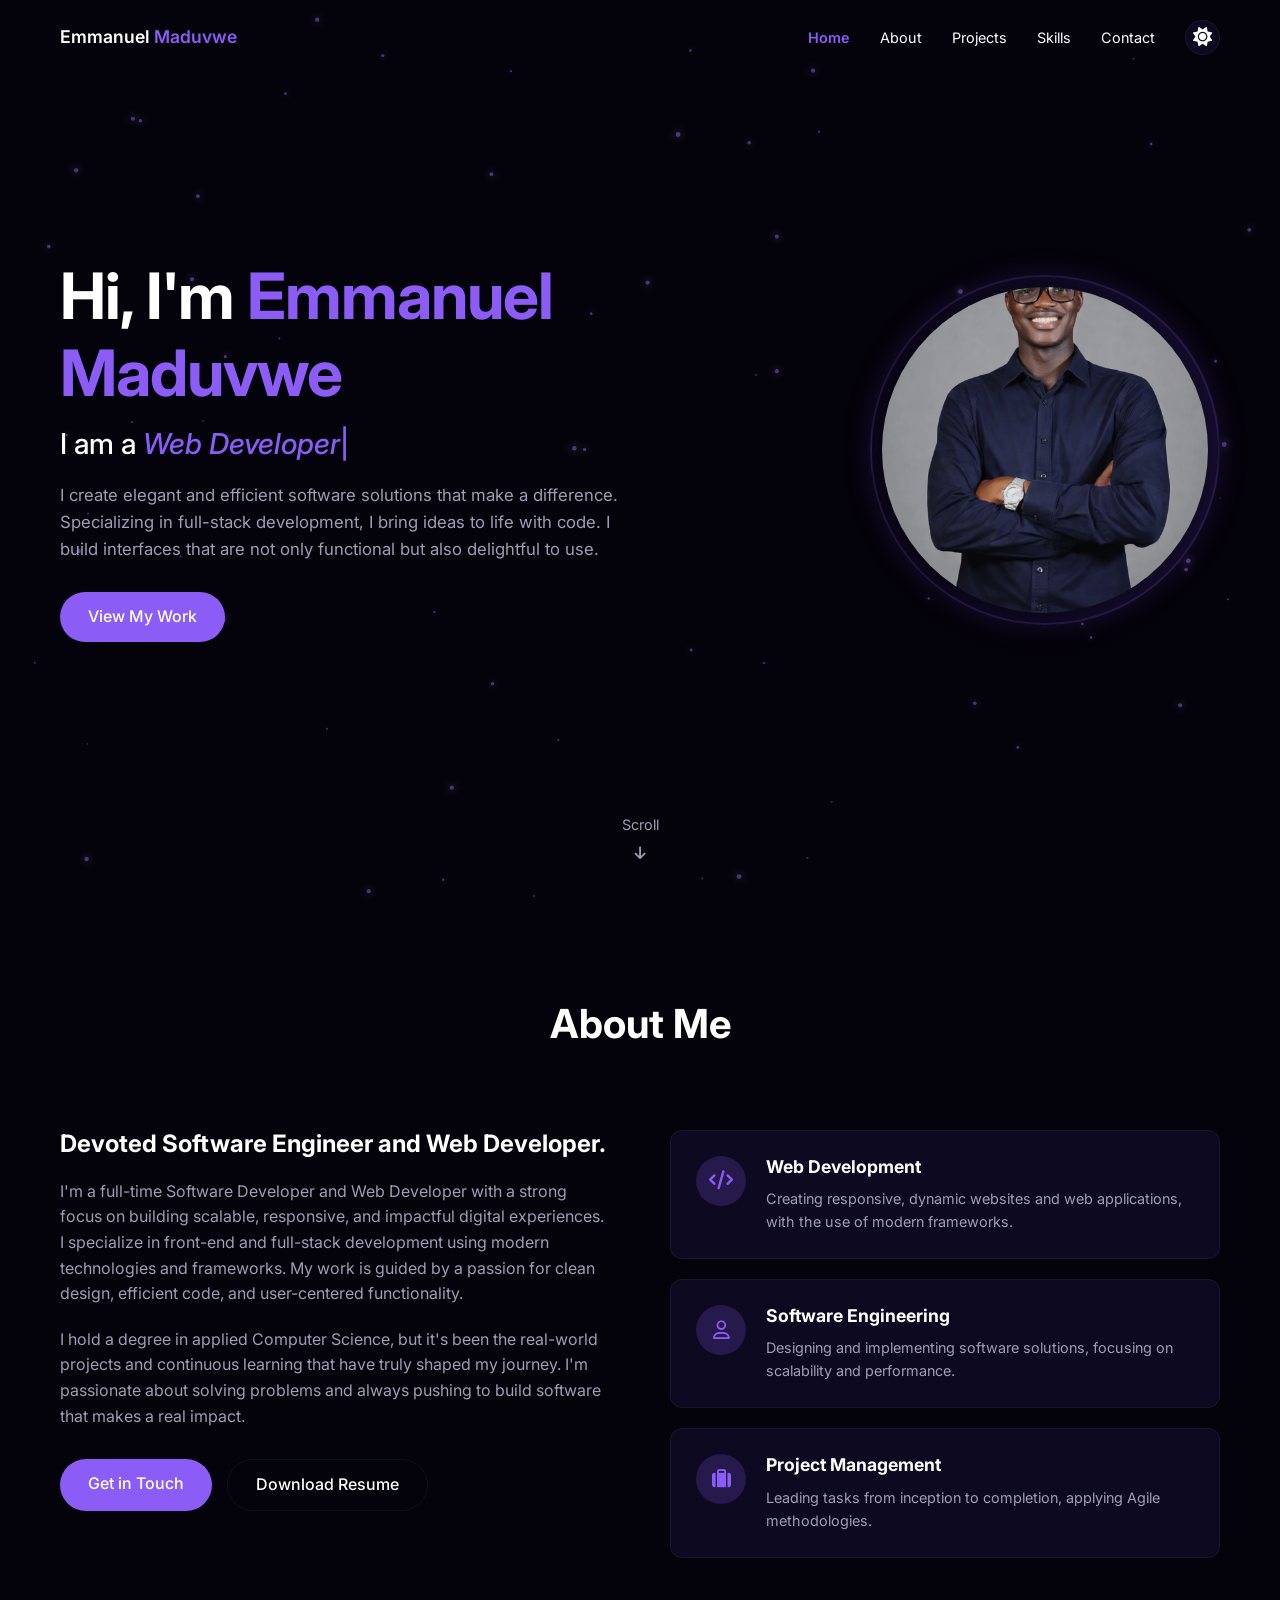
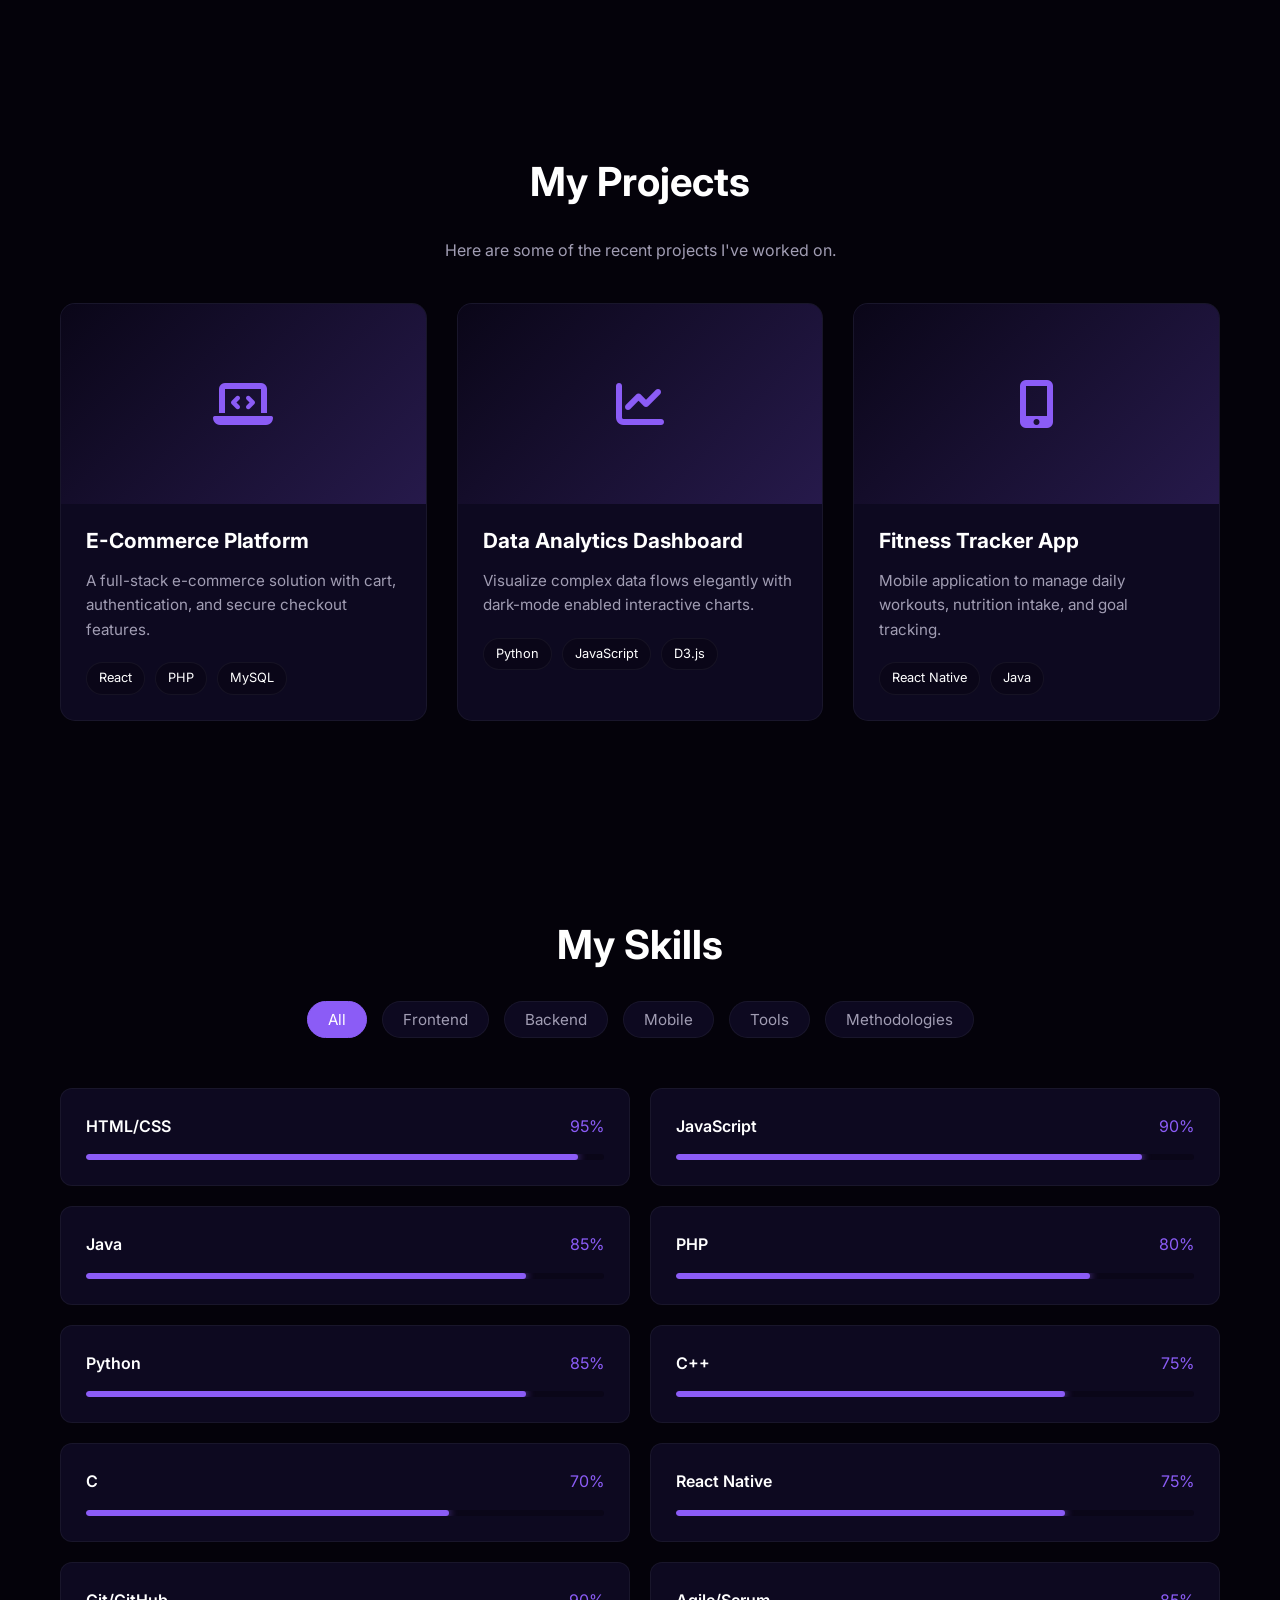
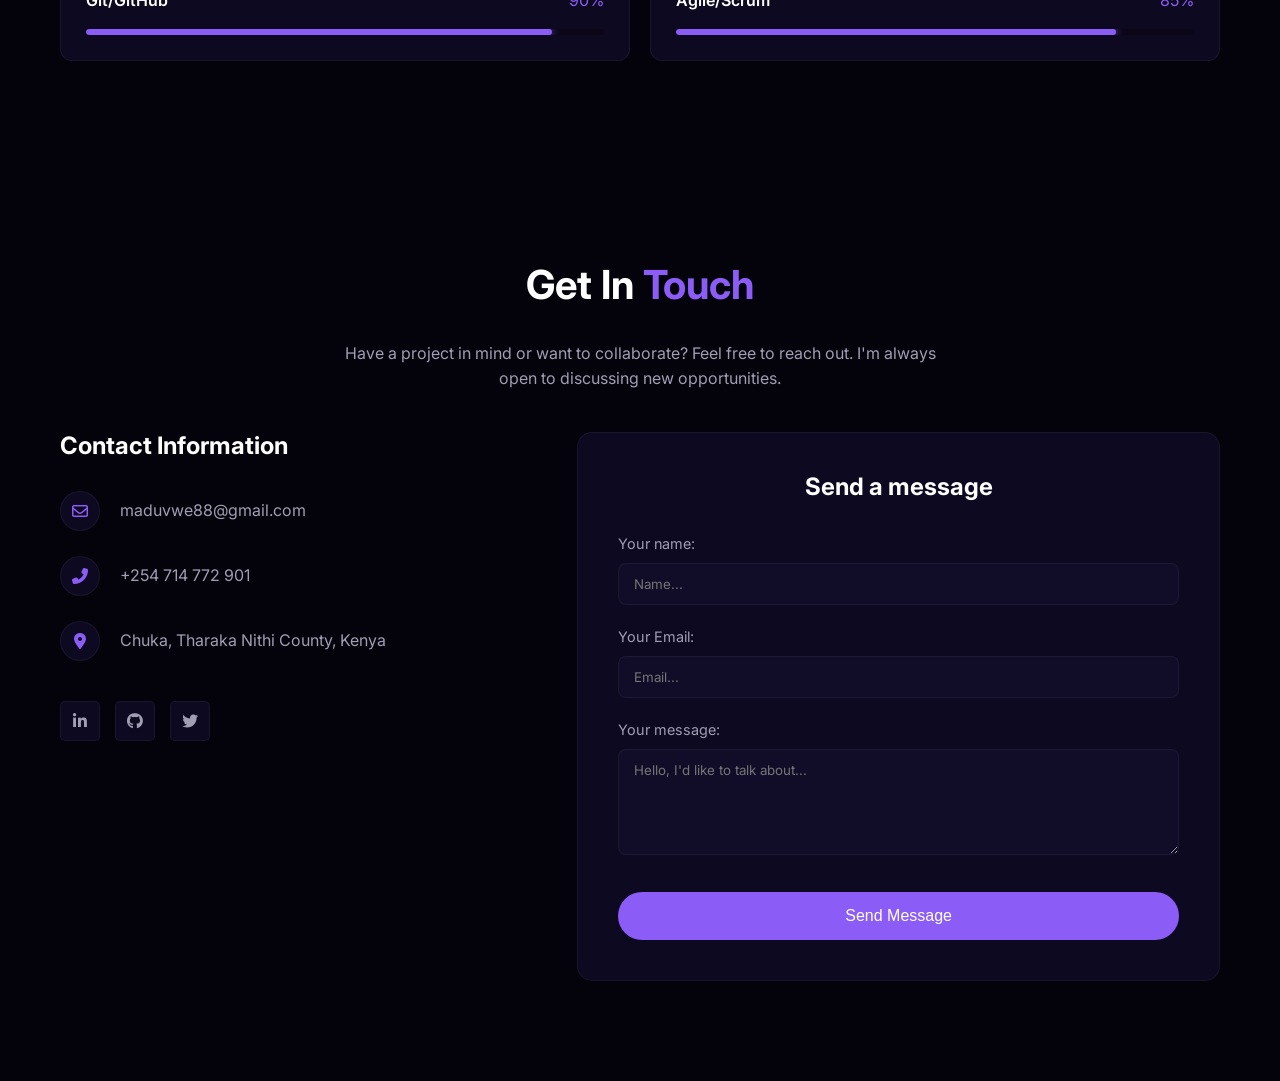
==== index.html @ 1dd50570 "Configure and structure Emmanuel Maduvwe portfolio" ====
<!DOCTYPE html>
<html lang="en">

<head>
    <meta charset="UTF-8">
    <meta name="viewport" content="width=device-width, initial-scale=1.0">
    <title>Emmanuel Maduvwe - Portfolio</title>

    <!-- Google Fonts -->
    <link rel="preconnect" href="https://fonts.googleapis.com">
    <link rel="preconnect" href="https://fonts.gstatic.com" crossorigin>
    <link href="https://fonts.googleapis.com/css2?family=Inter:wght@300;400;500;600;700;800&display=swap"
        rel="stylesheet">

    <!-- FontAwesome Icons -->
    <link rel="stylesheet" href="https://cdnjs.cloudflare.com/ajax/libs/font-awesome/6.4.0/css/all.min.css">

    <!-- Custom CSS -->
    <link rel="stylesheet" href="style.css">
</head>

<body class="dark-mode">
    <!-- Background Canvas -->
    <canvas id="particles-canvas" aria-label="Starry background particles" role="presentation"></canvas>
    
    <!-- Mobile Menu Backdrop -->
    <div class="nav-backdrop" id="nav-backdrop"></div>

    <!-- Navigation -->
    <nav class="navbar">
        <div class="nav-container">
            <a href="#home" class="logo">
                <span class="logo-name">Emmanuel</span> Maduvwe
            </a>

            <button class="hamburger" id="hamburger" aria-expanded="false" aria-label="Toggle navigation menu">
                <i class="fas fa-bars"></i>
            </button>

            <ul class="nav-links" id="nav-links">
                <li><a href="#home" class="nav-link active">Home</a></li>
                <li><a href="#about" class="nav-link">About</a></li>
                <li><a href="#projects" class="nav-link">Projects</a></li>
                <li><a href="#skills" class="nav-link">Skills</a></li>
                <li><a href="#contact" class="nav-link">Contact</a></li>
                <li>
                    <button class="theme-toggle" id="theme-toggle">
                        <i class="fas fa-sun"></i>
                    </button>
                </li>
            </ul>
        </div>
    </nav>

    <!-- Main Content -->
    <main>
        <!-- Hero Section -->
        <section id="home" class="hero section-padding">
            <div class="container hero-container">
                <div class="hero-content reveal-left">
                    <h1 class="hero-title">
                        Hi, I'm <span class="highlight">Emmanuel<br>Maduvwe</span>
                    </h1>
                    <h2 class="hero-subtitle">
                        I am a <span class="typing-text" id="typed-text"></span><span class="cursor">|</span>
                    </h2>
                    <p class="hero-description">
                        I create elegant and efficient software solutions that make a difference. Specializing in
                        full-stack development, I bring ideas to life with code. I build interfaces that are not only
                        functional but also delightful to use.
                    </p>
                    <a href="#projects" class="btn btn-primary">View My Work</a>
                </div>

                <div class="hero-image reveal-right">
                    <div class="image-wrapper">
                        <img src="me2.png" alt="Emmanuel Maduvwe" />
                    </div>
                </div>
            </div>

            <div class="scroll-indicator">
                <span class="scroll-text">Scroll</span>
                <i class="fas fa-arrow-down"></i>
            </div>
        </section>

        <!-- About Section -->
        <section id="about" class="about section-padding">
            <div class="container text-center">
                <h2 class="section-title reveal-fade">About Me</h2>
            </div>

            <div class="container about-container">
                <div class="about-text reveal-left">
                    <h3 class="about-subtitle">Devoted Software Engineer and Web Developer.</h3>
                    <p>I'm a full-time Software Developer and Web Developer with a strong focus on building scalable,
                        responsive, and impactful digital experiences. I specialize in front-end and full-stack
                        development using modern technologies and frameworks. My work is guided by a passion for clean
                        design, efficient code, and user-centered functionality.</p>
                    <p>I hold a degree in applied Computer Science, but it's been the real-world projects and continuous
                        learning that have truly shaped my journey. I'm passionate about solving problems and always
                        pushing to build software that makes a real impact.</p>

                    <div class="about-buttons">
                        <a href="#contact" class="btn btn-primary">Get in Touch</a>
                        <a href="#" class="btn btn-outline">Download Resume</a>
                    </div>
                </div>

                <div class="about-cards reveal-right">
                    <div class="card service-card">
                        <div class="card-icon"><i class="fas fa-code"></i></div>
                        <div class="card-content">
                            <h4>Web Development</h4>
                            <p>Creating responsive, dynamic websites and web applications, with the use of modern
                                frameworks.</p>
                        </div>
                    </div>

                    <div class="card service-card">
                        <div class="card-icon"><i class="far fa-user"></i></div>
                        <div class="card-content">
                            <h4>Software Engineering</h4>
                            <p>Designing and implementing software solutions, focusing on scalability and performance.
                            </p>
                        </div>
                    </div>

                    <div class="card service-card">
                        <div class="card-icon"><i class="fas fa-suitcase"></i></div>
                        <div class="card-content">
                            <h4>Project Management</h4>
                            <p>Leading tasks from inception to completion, applying Agile methodologies.</p>
                        </div>
                    </div>
                </div>
            </div>
        </section>

        <!-- Projects Section -->
        <section id="projects" class="projects section-padding">
            <div class="container text-center">
                <h2 class="section-title reveal-fade">My Projects</h2>
                <p class="section-subtitle reveal-fade" style="margin-bottom: 40px; color: var(--text-secondary);">Here
                    are some of the recent projects I've worked on.</p>
            </div>
            <div class="container">
                <div class="projects-grid reveal-up">
                    <div class="project-card">
                        <div class="project-image"><i class="fas fa-laptop-code" style="font-size: 3rem;"></i></div>
                        <div class="project-info">
                            <h3>E-Commerce Platform</h3>
                            <p>A full-stack e-commerce solution with cart, authentication, and secure checkout features.
                            </p>
                            <div class="project-tags">
                                <span>React</span><span>PHP</span><span>MySQL</span>
                            </div>
                        </div>
                    </div>
                    <div class="project-card">
                        <div class="project-image"><i class="fas fa-chart-line" style="font-size: 3rem;"></i></div>
                        <div class="project-info">
                            <h3>Data Analytics Dashboard</h3>
                            <p>Visualize complex data flows elegantly with dark-mode enabled interactive charts.</p>
                            <div class="project-tags">
                                <span>Python</span><span>JavaScript</span><span>D3.js</span>
                            </div>
                        </div>
                    </div>
                    <div class="project-card">
                        <div class="project-image"><i class="fas fa-mobile-alt" style="font-size: 3rem;"></i></div>
                        <div class="project-info">
                            <h3>Fitness Tracker App</h3>
                            <p>Mobile application to manage daily workouts, nutrition intake, and goal tracking.</p>
                            <div class="project-tags">
                                <span>React Native</span><span>Java</span>
                            </div>
                        </div>
                    </div>
                </div>
            </div>
        </section>

        <!-- Skills Section -->
        <section id="skills" class="skills section-padding">
            <div class="container text-center">
                <h2 class="section-title reveal-fade">My Skills</h2>

                <div class="filter-chips reveal-fade" id="skills-filter">
                    <button class="chip active" data-filter="all">All</button>
                    <button class="chip" data-filter="frontend">Frontend</button>
                    <button class="chip" data-filter="backend">Backend</button>
                    <button class="chip" data-filter="mobile">Mobile</button>
                    <button class="chip" data-filter="tools">Tools</button>
                    <button class="chip" data-filter="methodologies">Methodologies</button>
                </div>
            </div>

            <div class="container skills-grid reveal-up" id="skills-grid">
                <!-- Frontend -->
                <div class="skill-card frontend">
                    <div class="skill-info"><span class="skill-name">HTML/CSS</span><span
                            class="skill-percentage">95%</span></div>
                    <div class="progress-bar">
                        <div class="progress-fill" style="width: 95%"></div>
                    </div>
                </div>
                <div class="skill-card frontend">
                    <div class="skill-info"><span class="skill-name">JavaScript</span><span
                            class="skill-percentage">90%</span></div>
                    <div class="progress-bar">
                        <div class="progress-fill" style="width: 90%"></div>
                    </div>
                </div>
                <!-- Backend -->
                <div class="skill-card backend">
                    <div class="skill-info"><span class="skill-name">Java</span><span
                            class="skill-percentage">85%</span></div>
                    <div class="progress-bar">
                        <div class="progress-fill" style="width: 85%"></div>
                    </div>
                </div>
                <div class="skill-card backend">
                    <div class="skill-info"><span class="skill-name">PHP</span><span class="skill-percentage">80%</span>
                    </div>
                    <div class="progress-bar">
                        <div class="progress-fill" style="width: 80%"></div>
                    </div>
                </div>
                <div class="skill-card backend">
                    <div class="skill-info"><span class="skill-name">Python</span><span
                            class="skill-percentage">85%</span></div>
                    <div class="progress-bar">
                        <div class="progress-fill" style="width: 85%"></div>
                    </div>
                </div>
                <div class="skill-card backend">
                    <div class="skill-info"><span class="skill-name">C++</span><span class="skill-percentage">75%</span>
                    </div>
                    <div class="progress-bar">
                        <div class="progress-fill" style="width: 75%"></div>
                    </div>
                </div>
                <div class="skill-card backend">
                    <div class="skill-info"><span class="skill-name">C</span><span class="skill-percentage">70%</span>
                    </div>
                    <div class="progress-bar">
                        <div class="progress-fill" style="width: 70%"></div>
                    </div>
                </div>
                <!-- Mobile -->
                <div class="skill-card mobile">
                    <div class="skill-info"><span class="skill-name">React Native</span><span
                            class="skill-percentage">75%</span></div>
                    <div class="progress-bar">
                        <div class="progress-fill" style="width: 75%"></div>
                    </div>
                </div>
                <!-- Tools -->
                <div class="skill-card tools">
                    <div class="skill-info"><span class="skill-name">Git/GitHub</span><span
                            class="skill-percentage">90%</span></div>
                    <div class="progress-bar">
                        <div class="progress-fill" style="width: 90%"></div>
                    </div>
                </div>
                <!-- Methodologies -->
                <div class="skill-card methodologies">
                    <div class="skill-info"><span class="skill-name">Agile/Scrum</span><span
                            class="skill-percentage">85%</span></div>
                    <div class="progress-bar">
                        <div class="progress-fill" style="width: 85%"></div>
                    </div>
                </div>
            </div>
        </section>

        <!-- Contact Section -->
        <section id="contact" class="contact section-padding">
            <div class="container text-center">
                <h2 class="section-title reveal-fade">Get In <span class="highlight">Touch</span></h2>
                <p class="contact-subtitle reveal-fade" style="margin-bottom: 40px; color: var(--text-secondary);">Have
                    a project in mind or want to collaborate? Feel free to reach out. I'm always open to discussing new
                    opportunities.</p>
            </div>

            <div class="container contact-container">
                <div class="contact-info reveal-left">
                    <h3 class="info-title">Contact Information</h3>

                    <div class="info-item">
                        <div class="icon-circle"><i class="far fa-envelope"></i></div>
                        <div class="info-text">maduvwe88@gmail.com</div>
                    </div>

                    <div class="info-item">
                        <div class="icon-circle"><i class="fas fa-phone-alt"></i></div>
                        <div class="info-text">+254 714 772 901</div>
                    </div>

                    <div class="info-item">
                        <div class="icon-circle"><i class="fas fa-map-marker-alt"></i></div>
                        <div class="info-text">Chuka, Tharaka Nithi County, Kenya</div>
                    </div>

                    <div class="social-links">
                        <a href="#" class="social-icon"><i class="fab fa-linkedin-in"></i></a>
                        <a href="#" class="social-icon"><i class="fab fa-github"></i></a>
                        <a href="#" class="social-icon"><i class="fab fa-twitter"></i></a>
                    </div>
                </div>

                <div class="contact-form-wrapper reveal-right">
                    <form class="contact-form">
                        <h3 class="form-title text-center">Send a message</h3>

                        <div class="form-group">
                            <label for="name">Your name:</label>
                            <input type="text" id="name" placeholder="Name..." required>
                        </div>

                        <div class="form-group">
                            <label for="email">Your Email:</label>
                            <input type="email" id="email" placeholder="Email..." required>
                        </div>

                        <div class="form-group">
                            <label for="message">Your message:</label>
                            <textarea id="message" rows="5" placeholder="Hello, I'd like to talk about..."
                                required></textarea>
                        </div>

                        <button type="submit" class="btn btn-primary submit-btn">Send Message</button>
                    </form>
                </div>
            </div>
        </section>
    </main>

    <!-- Custom JS -->
    <script src="script.js"></script>
</body>

</html>
---- style.css ----
/* =========================================
   VARIABLES & SETUP (Dark and Light Modes)
   ========================================= */
:root {
    --transition: all 0.3s cubic-bezier(0.25, 0.8, 0.25, 1);
}

body.dark-mode {
    --bg-primary: #04020a;
    --bg-secondary: #0a0618;
    --bg-card: #0d0920;
    --bg-input: #110c28;
    
    --text-primary: #ffffff;
    --text-secondary: #a19db3;
    
    --accent-color: #8b5cf6;
    --accent-hover: #a855f7;
    --accent-light: rgba(139, 92, 246, 0.2);
    
    --glow-shadow: 0 0 20px rgba(139, 92, 246, 0.4);
    --border-color: rgba(255, 255, 255, 0.05);
    
    --canvas-opacity: 1;
}

body.light-mode {
    --bg-primary: #f9fafb;
    --bg-secondary: #ffffff;
    --bg-card: #ffffff;
    --bg-input: #f3f4f6;
    
    --text-primary: #1f2937;
    --text-secondary: #4b5563;
    
    --accent-color: #7c3aed;
    --accent-hover: #6d28d9;
    --accent-light: rgba(124, 58, 237, 0.1);
    
    --glow-shadow: 0 4px 14px rgba(124, 58, 237, 0.3);
    --border-color: rgba(0, 0, 0, 0.18);

    --canvas-opacity: 0.15; /* Fade out stars in light mode */
}

* {
    margin: 0;
    padding: 0;
    box-sizing: border-box;
}

html {
    scroll-behavior: smooth;
    font-family: 'Inter', sans-serif;
}

body {
    background-color: var(--bg-primary);
    color: var(--text-primary);
    line-height: 1.6;
    overflow-x: hidden;
    position: relative;
    transition: background-color 0.4s ease, color 0.4s ease;
}

body.no-scroll {
    overflow: hidden;
}

/* Background Canvas */
#particles-canvas {
    position: fixed;
    top: 0;
    left: 0;
    width: 100%;
    height: 100%;
    z-index: -1;
    pointer-events: none;
    opacity: var(--canvas-opacity);
    transition: opacity 0.4s ease;
}

/* Container */
.container {
    max-width: 1200px;
    margin: 0 auto;
    padding: 0 20px;
}

section {
    position: relative;
    z-index: 10;
}

.section-padding {
    padding: 100px 0;
}

.text-center {
    text-align: center;
}

.highlight {
    color: var(--accent-color);
}

/* =========================================
   TYPOGRAPHY
   ========================================= */
h1, h2, h3, h4, h5, h6 {
    font-weight: 700;
    line-height: 1.2;
}

.section-title {
    font-size: 2.5rem;
    margin-bottom: 2rem;
    position: relative;
    display: inline-block;
}

/* =========================================
   BUTTONS & LINKS
   ========================================= */
a {
    text-decoration: none;
    color: inherit;
}

.btn {
    display: inline-block;
    padding: 12px 28px;
    border-radius: 30px;
    font-weight: 500;
    cursor: pointer;
    transition: var(--transition);
    border: none;
    outline: none;
    font-size: 1rem;
}

.btn-primary {
    background-color: var(--accent-color);
    color: white;
}

.btn-primary:hover {
    background-color: var(--accent-hover);
    box-shadow: var(--glow-shadow);
    transform: translateY(-2px);
}

.btn-outline {
    background-color: transparent;
    color: var(--text-primary);
    border: 1px solid var(--border-color);
}

.btn-outline:hover {
    border-color: var(--accent-color);
    color: var(--accent-color);
    transform: translateY(-2px);
}

/* =========================================
   NAVIGATION
   ========================================= */
.navbar {
    position: fixed;
    top: 0;
    left: 0;
    width: 100%;
    padding: 20px 0;
    z-index: 100;
    transition: var(--transition);
    background: transparent;
}

.navbar.scrolled {
    background: var(--bg-secondary);
    backdrop-filter: blur(10px);
    padding: 15px 0;
    border-bottom: 1px solid var(--border-color);
}

.nav-backdrop {
    display: none;
    position: fixed;
    top: 0;
    left: 0;
    width: 100%;
    height: 100vh;
    background: rgba(0, 0, 0, 0.5);
    z-index: 99;
    opacity: 0;
    transition: opacity var(--transition);
}

.nav-backdrop.active {
    display: block;
    opacity: 1;
}

.nav-container {
    max-width: 1200px;
    margin: 0 auto;
    padding: 0 20px;
    display: flex;
    justify-content: space-between;
    align-items: center;
}

.logo {
    font-size: 1.1rem;
    font-weight: 600;
    color: var(--accent-color);
}

.logo-name {
    color: var(--text-primary);
}

.nav-links {
    display: flex;
    list-style: none;
    align-items: center;
    gap: 30px;
}

.nav-links li a {
    font-size: 0.9rem;
    transition: var(--transition);
    color: var(--text-primary);
}

.nav-links li a:hover,
.nav-links li a.active {
    color: var(--accent-color);
    font-weight: 600;
}

.theme-toggle {
    background: transparent;
    border: none;
    color: var(--text-primary);
    font-size: 1.2rem;
    cursor: pointer;
    transition: var(--transition);
    display: flex;
    align-items: center;
    justify-content: center;
    width: 35px;
    height: 35px;
    border-radius: 50%;
    background-color: var(--bg-card);
    border: 1px solid var(--border-color);
}

.theme-toggle:hover {
    color: var(--accent-color);
    transform: rotate(30deg);
}

.hamburger {
    display: none;
    font-size: 1.5rem;
    color: var(--text-primary);
    cursor: pointer;
}

/* =========================================
   HERO SECTION
   ========================================= */
.hero {
    min-height: 100vh;
    display: flex;
    align-items: center;
    padding-top: 100px;
}

.hero-container {
    display: flex;
    justify-content: space-between;
    align-items: center;
    width: 100%;
}

.hero-content {
    flex: 1;
    max-width: 600px;
}

.hero-title {
    font-size: 4rem;
    margin-bottom: 15px;
    letter-spacing: -1px;
}

.hero-subtitle {
    font-size: 1.8rem;
    margin-bottom: 20px;
    color: var(--text-primary);
    font-weight: 500;
    min-height: 2.2rem; /* Fix jumpiness of typing text */
}

.typing-text {
    font-style: italic;
    color: var(--accent-color);
}

.cursor {
    animation: blink 1s infinite;
    color: var(--accent-color);
}

@keyframes blink {
    0%, 100% { opacity: 1; }
    50% { opacity: 0; }
}

.hero-description {
    color: var(--text-secondary);
    margin-bottom: 30px;
    font-size: 1.05rem;
}

.hero-image {
    flex: 1;
    display: flex;
    justify-content: flex-end;
}

.image-wrapper {
    width: 350px;
    height: 350px;
    border-radius: 50%;
    padding: 10px;
    background: linear-gradient(to right, var(--bg-primary), var(--bg-card));
    border: 2px solid var(--accent-light);
    display: flex;
    justify-content: center;
    align-items: center;
    box-shadow: inset 0 0 50px rgba(139, 92, 246, 0.1), 0 0 30px rgba(139, 92, 246, 0.15);
    position: relative;
    animation: float 6s ease-in-out infinite;
}

@keyframes float {
    0% { transform: translateY(0px); }
    50% { transform: translateY(-20px); }
    100% { transform: translateY(0px); }
}

.image-wrapper img {
    width: 100%;
    height: 100%;
    border-radius: 50%;
    object-fit: cover;
    filter: brightness(0.9);
}

.scroll-indicator {
    position: absolute;
    bottom: 40px;
    left: 50%;
    transform: translateX(-50%);
    display: flex;
    flex-direction: column;
    align-items: center;
    gap: 10px;
    font-size: 0.9rem;
    color: var(--text-secondary);
    animation: bounce 2s infinite;
}

@keyframes bounce {
    0%, 20%, 50%, 80%, 100% { transform: translateY(0) translateX(-50%); }
    40% { transform: translateY(-10px) translateX(-50%); }
    60% { transform: translateY(-5px) translateX(-50%); }
}

/* =========================================
   ABOUT SECTION
   ========================================= */
.about-container {
    display: flex;
    gap: 60px;
    margin-top: 50px;
}

.about-text {
    flex: 1;
}

.about-subtitle {
    font-size: 1.5rem;
    margin-bottom: 20px;
}

.about-text p {
    color: var(--text-secondary);
    margin-bottom: 20px;
}

.about-buttons {
    display: flex;
    gap: 15px;
    margin-top: 30px;
}

.about-cards {
    flex: 1;
    display: flex;
    flex-direction: column;
    gap: 20px;
}

.card {
    background-color: var(--bg-card);
    border-radius: 12px;
    padding: 25px;
    transition: var(--transition);
    border: 1px solid var(--border-color);
}

.card:hover {
    transform: translateY(-5px);
    box-shadow: var(--glow-shadow);
    border-color: var(--accent-light);
}

.service-card {
    display: flex;
    gap: 20px;
}

.card-icon {
    width: 50px;
    height: 50px;
    border-radius: 50%;
    background-color: var(--accent-light);
    color: var(--accent-color);
    display: flex;
    align-items: center;
    justify-content: center;
    font-size: 1.2rem;
    flex-shrink: 0;
}

.card-content h4 {
    font-size: 1.1rem;
    margin-bottom: 10px;
}

.card-content p {
    color: var(--text-secondary);
    font-size: 0.9rem;
}

/* =========================================
   PROJECTS SECTION (Reusing Grid layout)
   ========================================= */
.projects-grid {
    display: grid;
    grid-template-columns: repeat(auto-fill, minmax(280px, 1fr));
    gap: 30px;
}

.project-card {
    background-color: var(--bg-card);
    border-radius: 15px;
    overflow: hidden;
    border: 1px solid var(--border-color);
    transition: var(--transition);
    display: flex;
    flex-direction: column;
}

.project-card:hover {
    transform: translateY(-8px);
    box-shadow: var(--glow-shadow);
    border-color: var(--accent-color);
}

.project-image {
    width: 100%;
    height: 200px;
    background: linear-gradient(135deg, var(--bg-secondary), var(--accent-light));
    display: flex;
    align-items: center;
    justify-content: center;
    color: var(--accent-color);
}

.project-info {
    padding: 25px;
    flex: 1;
}

.project-info h3 {
    font-size: 1.3rem;
    margin-bottom: 15px;
}

.project-info p {
    color: var(--text-secondary);
    font-size: 0.95rem;
    margin-bottom: 20px;
}

.project-tags {
    display: flex;
    flex-wrap: wrap;
    gap: 10px;
}

.project-tags span {
    font-size: 0.8rem;
    padding: 5px 12px;
    background-color: var(--bg-secondary);
    border-radius: 20px;
    color: var(--text-primary);
    border: 1px solid var(--border-color);
}

/* =========================================
   SKILLS SECTION
   ========================================= */
.filter-chips {
    display: flex;
    justify-content: center;
    gap: 15px;
    flex-wrap: wrap;
    margin-bottom: 50px;
}

.chip {
    background-color: var(--bg-card);
    color: var(--text-secondary);
    border: 1px solid var(--border-color);
    padding: 8px 20px;
    border-radius: 20px;
    cursor: pointer;
    transition: var(--transition);
    font-size: 0.95rem;
    font-family: inherit;
}

.chip:hover {
    color: var(--text-primary);
    border-color: var(--accent-color);
}

.chip.active {
    background-color: var(--accent-color);
    color: white;
    border-color: var(--accent-color);
}

.skills-grid {
    display: grid;
    grid-template-columns: repeat(2, 1fr);
    gap: 20px;
}

.skill-card {
    background-color: var(--bg-card);
    padding: 25px;
    border-radius: 12px;
    border: 1px solid var(--border-color);
    transition: var(--transition);
    display: block; /* Visible initially */
}

.skill-card:hover {
    transform: scale(1.02);
    border-color: var(--accent-color);
}

.skill-info {
    display: flex;
    justify-content: space-between;
    margin-bottom: 15px;
}

.skill-name {
    font-weight: 600;
}

.skill-percentage {
    color: var(--accent-color);
}

.progress-bar {
    width: 100%;
    height: 6px;
    background-color: var(--bg-secondary);
    border-radius: 10px;
    overflow: hidden;
}

.progress-fill {
    height: 100%;
    background-color: var(--accent-color);
    border-radius: 10px;
    width: 0; 
    transition: width 1.5s cubic-bezier(0.2, 0.8, 0.2, 1);
    box-shadow: 0 0 10px var(--accent-color);
}

/* =========================================
   CONTACT SECTION
   ========================================= */
.contact-subtitle {
    color: var(--text-secondary);
    max-width: 600px;
    margin: 0 auto 50px;
}

.contact-container {
    display: flex;
    gap: 50px;
}

.contact-info {
    flex: 1;
}

.info-title {
    font-size: 1.5rem;
    margin-bottom: 30px;
}

.info-item {
    display: flex;
    align-items: center;
    gap: 20px;
    margin-bottom: 25px;
}

.icon-circle {
    width: 40px;
    height: 40px;
    border-radius: 50%;
    background-color: var(--bg-card);
    color: var(--accent-color);
    display: flex;
    align-items: center;
    justify-content: center;
    border: 1px solid var(--border-color);
}

.info-text {
    color: var(--text-secondary);
}

.social-links {
    display: flex;
    gap: 15px;
    margin-top: 40px;
}

.social-icon {
    width: 40px;
    height: 40px;
    border-radius: 5px;
    background-color: var(--bg-card);
    display: flex;
    align-items: center;
    justify-content: center;
    color: var(--text-secondary);
    border: 1px solid var(--border-color);
    transition: var(--transition);
}

.social-icon:hover {
    background-color: var(--accent-color);
    color: white;
    transform: translateY(-3px);
    border-color: var(--accent-color);
}

.contact-form-wrapper {
    flex: 1.2;
    background-color: var(--bg-card);
    padding: 40px;
    border-radius: 15px;
    border: 1px solid var(--border-color);
}

.form-title {
    font-size: 1.5rem;
    margin-bottom: 30px;
}

.form-group {
    margin-bottom: 20px;
}

.form-group label {
    display: block;
    margin-bottom: 8px;
    color: var(--text-secondary);
    font-size: 0.9rem;
}

.form-group input,
.form-group textarea {
    width: 100%;
    padding: 12px 15px;
    background-color: var(--bg-input);
    border: 1px solid var(--border-color);
    border-radius: 8px;
    color: var(--text-primary);
    font-family: inherit;
    transition: var(--transition);
}

.form-group input:focus,
.form-group textarea:focus {
    outline: none;
    border-color: var(--accent-color);
    box-shadow: 0 0 0 2px var(--accent-light);
}

.submit-btn {
    width: 100%;
    margin-top: 10px;
    padding: 15px;
}

/* =========================================
   ANIMATIONS & REVEALS
   ========================================= */
.reveal-up {
    opacity: 0;
    transform: translateY(40px);
    transition: all 0.8s ease-out;
}

.reveal-left {
    opacity: 0;
    transform: translateX(-40px);
    transition: all 0.8s ease-out;
}

.reveal-right {
    opacity: 0;
    transform: translateX(40px);
    transition: all 0.8s ease-out;
}

.reveal-fade {
    opacity: 0;
    transition: all 0.8s ease-out;
}

.reveal-active {
    opacity: 1;
    transform: translate(0);
}

/* =========================================
   MEDIA QUERIES
   ========================================= */
@media (max-width: 992px) {
    .hero-title { font-size: 3rem; }
    .hero-subtitle { font-size: 1.5rem; }
    .image-wrapper { width: 300px; height: 300px; }
    
    .about-container { flex-direction: column; }
    .contact-container { flex-direction: column; }
}

@media (max-width: 768px) {
    .nav-links {
        position: fixed;
        top: 0;
        right: -100%;
        width: 70%;
        height: 100vh;
        background-color: var(--bg-card);
        flex-direction: column;
        justify-content: center;
        transition: right 0.4s ease;
        box-shadow: -10px 0 30px rgba(0,0,0,0.5);
    }
    
    .nav-links.active {
        right: 0;
    }
    
    .hamburger {
        display: block;
        z-index: 101;
    }

    .hero-container {
        flex-direction: column;
        text-align: center;
        gap: 50px;
    }
    
    .hero-content {
        order: 2;
    }
    
    .hero-image {
        order: 1;
        justify-content: center;
    }
    
    .about-buttons {
        justify-content: center;
    }

    .skills-grid {
        grid-template-columns: 1fr;
    }
}

@media (max-width: 480px) {
    .hero-title { font-size: 2.5rem; }
    .image-wrapper { width: 250px; height: 250px; }
    .section-padding { padding: 60px 0; }
    .contact-form-wrapper { padding: 25px 20px; }
    
    .project-info h3 { font-size: 1.1rem; }
}

@media (max-height: 600px) {
    .scroll-indicator {
        display: none;
    }
}
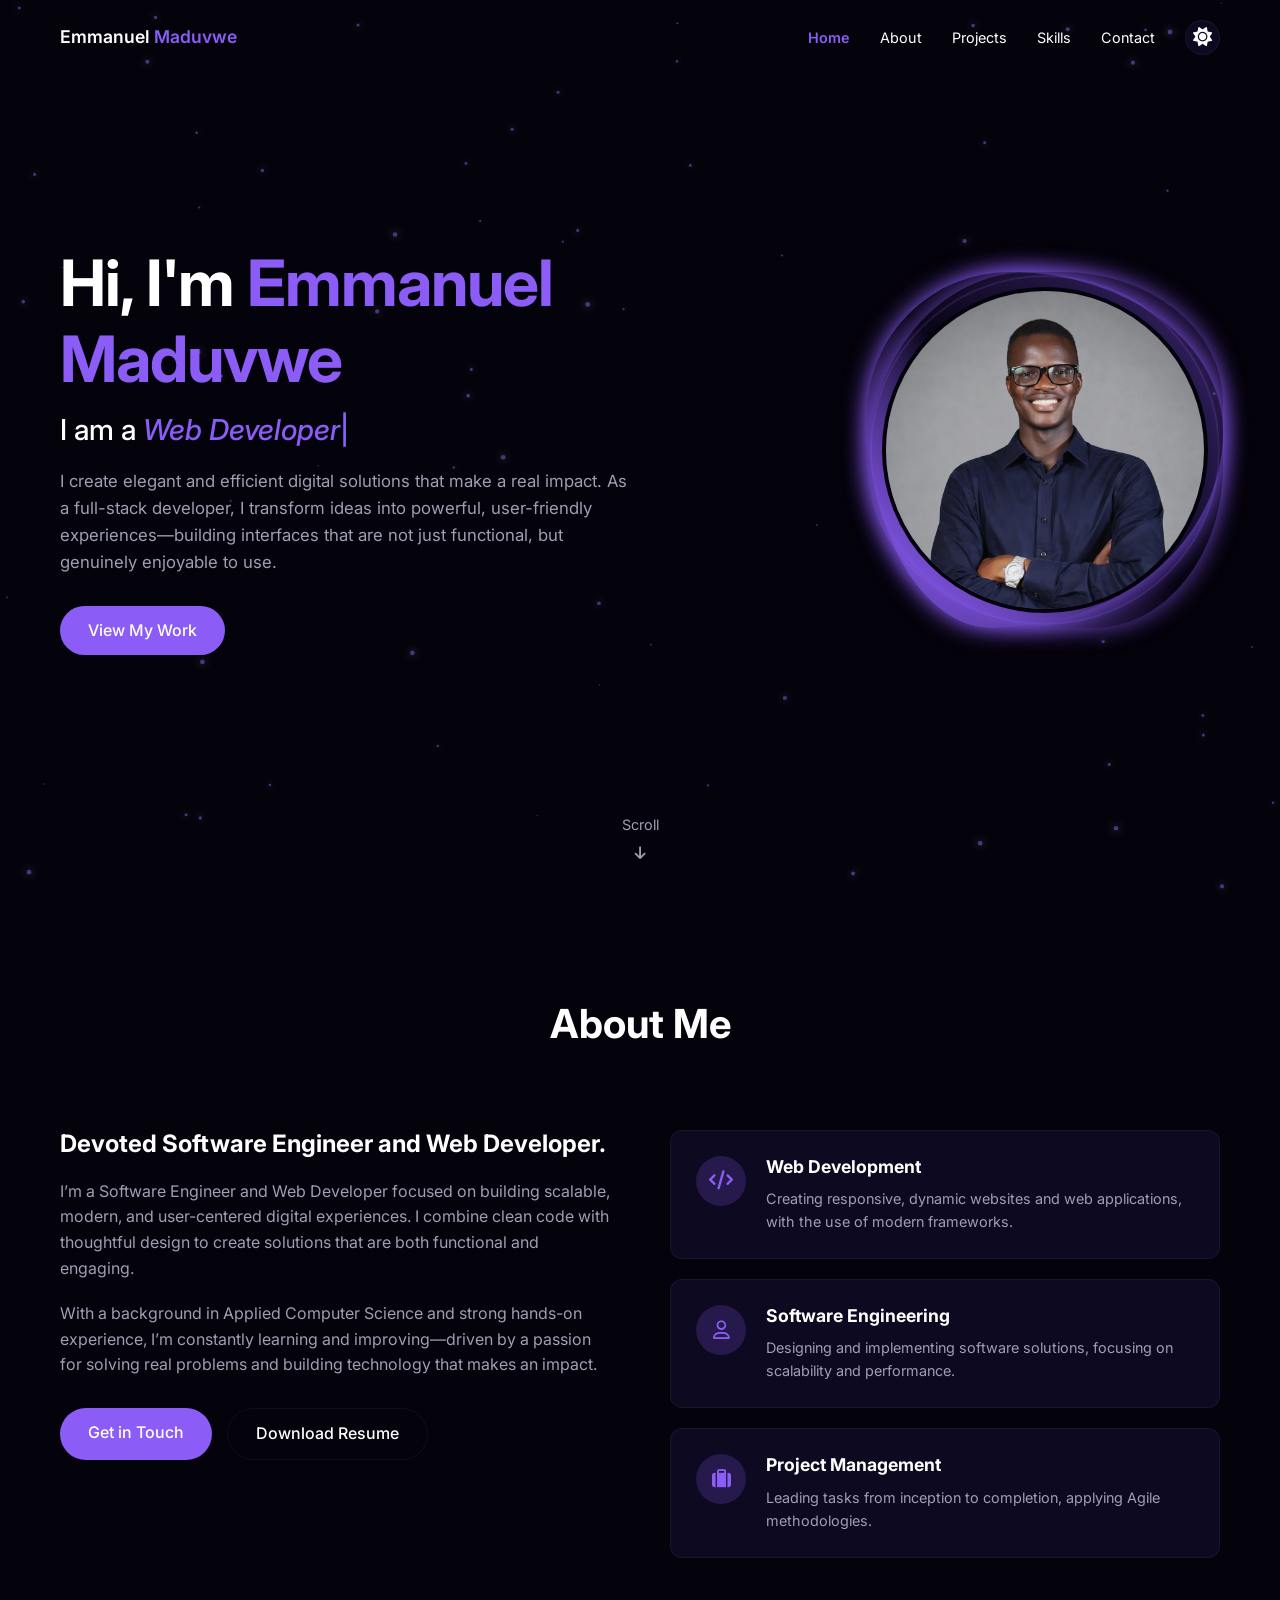
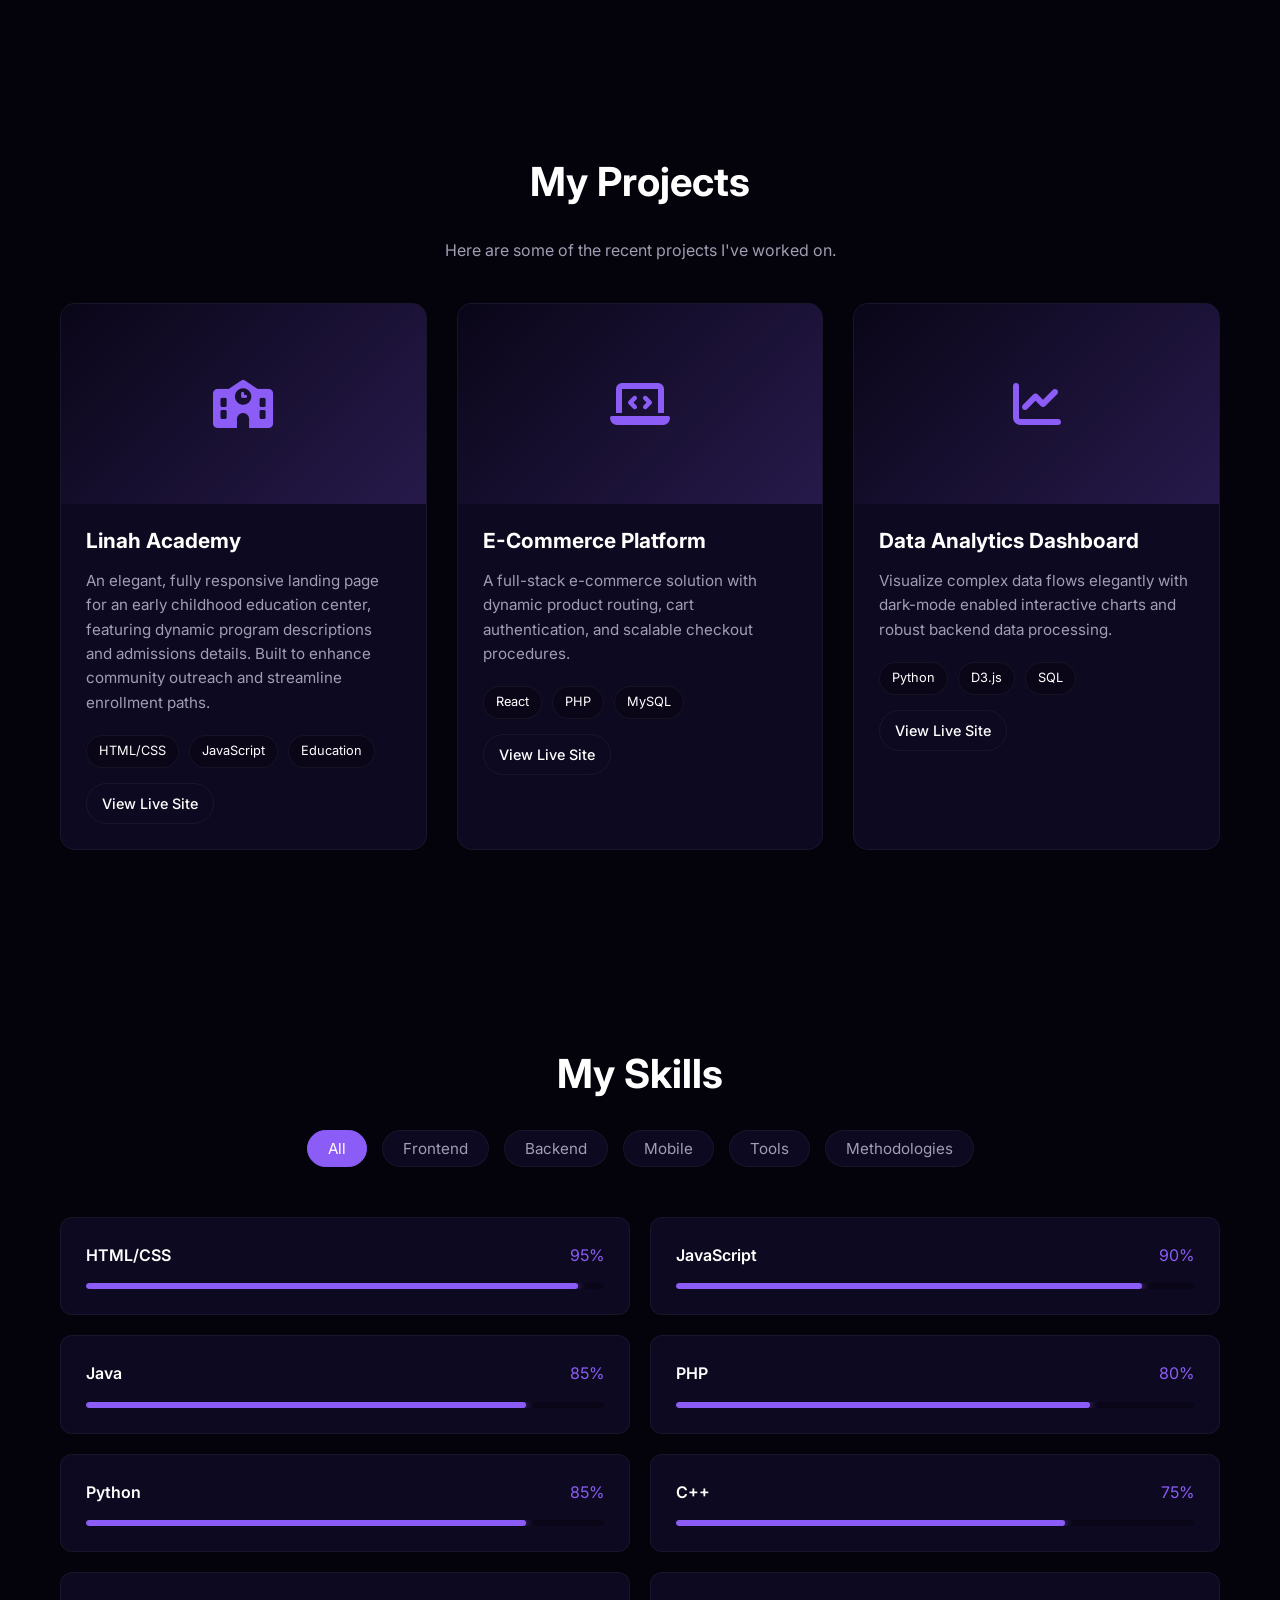
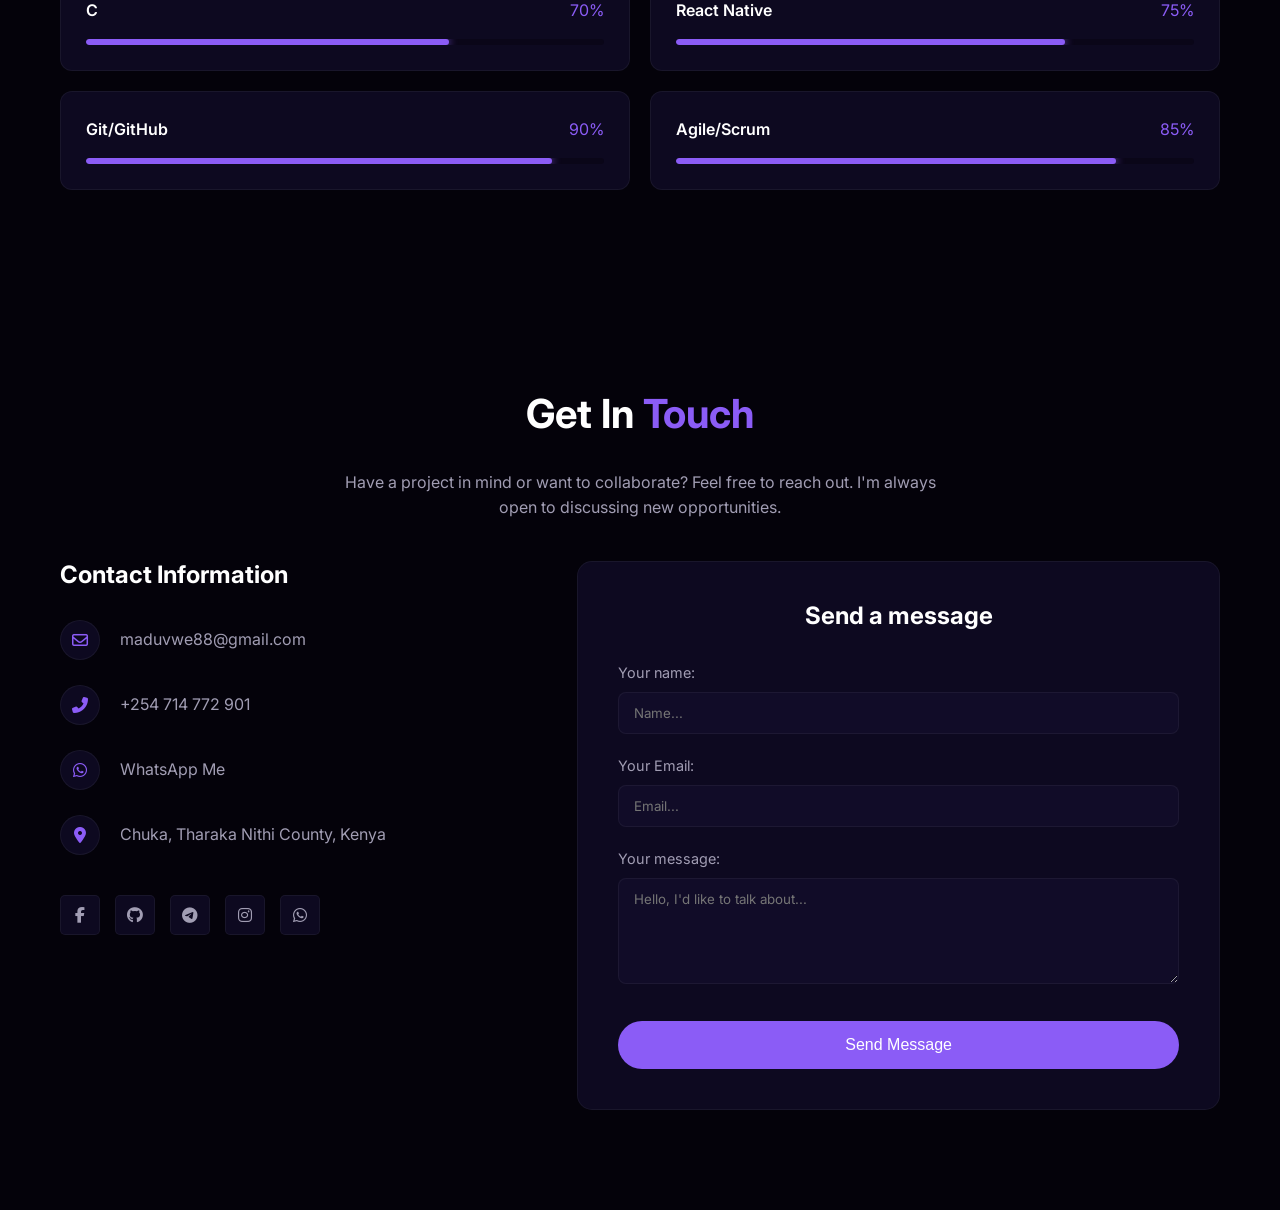
==== commit c7a1afbc: "working form, social links update and CSS fixes" ====
--- a/index.html
+++ b/index.html
@@ -22,7 +22,7 @@
 <body class="dark-mode">
     <!-- Background Canvas -->
     <canvas id="particles-canvas" aria-label="Starry background particles" role="presentation"></canvas>
-    
+
     <!-- Mobile Menu Backdrop -->
     <div class="nav-backdrop" id="nav-backdrop"></div>
 
@@ -65,9 +65,9 @@
                         I am a <span class="typing-text" id="typed-text"></span><span class="cursor">|</span>
                     </h2>
                     <p class="hero-description">
-                        I create elegant and efficient software solutions that make a difference. Specializing in
-                        full-stack development, I bring ideas to life with code. I build interfaces that are not only
-                        functional but also delightful to use.
+                        I create elegant and efficient digital solutions that make a real impact. As a full-stack
+                        developer, I transform ideas into powerful, user-friendly experiences—building interfaces that
+                        are not just functional, but genuinely enjoyable to use.
                     </p>
                     <a href="#projects" class="btn btn-primary">View My Work</a>
                 </div>
@@ -94,13 +94,13 @@
             <div class="container about-container">
                 <div class="about-text reveal-left">
                     <h3 class="about-subtitle">Devoted Software Engineer and Web Developer.</h3>
-                    <p>I'm a full-time Software Developer and Web Developer with a strong focus on building scalable,
-                        responsive, and impactful digital experiences. I specialize in front-end and full-stack
-                        development using modern technologies and frameworks. My work is guided by a passion for clean
-                        design, efficient code, and user-centered functionality.</p>
-                    <p>I hold a degree in applied Computer Science, but it's been the real-world projects and continuous
-                        learning that have truly shaped my journey. I'm passionate about solving problems and always
-                        pushing to build software that makes a real impact.</p>
+                    <p>I’m a Software Engineer and Web Developer focused on building scalable, modern,
+                        and user-centered digital experiences. I combine clean code with thoughtful design to create
+                        solutions
+                        that are both functional and engaging.</p>
+                    <p>With a background in Applied Computer Science and strong hands-on experience,
+                        I’m constantly learning and improving—driven by a passion for solving real problems
+                        and building technology that makes an impact.</p>
 
                     <div class="about-buttons">
                         <a href="#contact" class="btn btn-primary">Get in Touch</a>
@@ -147,35 +147,51 @@
             </div>
             <div class="container">
                 <div class="projects-grid reveal-up">
+                    <!-- Linah Academy Project -->
+                    <div class="project-card">
+                        <div class="project-image"><i class="fas fa-school" style="font-size: 3rem;"></i></div>
+                        <div class="project-info">
+                            <h3>Linah Academy</h3>
+                            <p>An elegant, fully responsive landing page for an early childhood education center,
+                                featuring dynamic program descriptions and admissions details. Built to enhance
+                                community outreach and streamline enrollment paths.</p>
+                            <div class="project-tags">
+                                <span>HTML/CSS</span><span>JavaScript</span><span>Education</span>
+                            </div>
+                            <a href="https://caintcreation.github.io/linahschool/" target="_blank"
+                                class="btn btn-outline"
+                                style="margin-top: 15px; font-size: 0.9rem; padding: 8px 15px;">View Live Site</a>
+                        </div>
+                    </div>
+
+                    <!-- E-Commerce Platform -->
                     <div class="project-card">
                         <div class="project-image"><i class="fas fa-laptop-code" style="font-size: 3rem;"></i></div>
                         <div class="project-info">
                             <h3>E-Commerce Platform</h3>
-                            <p>A full-stack e-commerce solution with cart, authentication, and secure checkout features.
+                            <p>A full-stack e-commerce solution with dynamic product routing, cart authentication, and
+                                scalable checkout procedures.
                             </p>
                             <div class="project-tags">
                                 <span>React</span><span>PHP</span><span>MySQL</span>
                             </div>
-                        </div>
-                    </div>
+                            <a href="#" class="btn btn-outline"
+                                style="margin-top: 15px; font-size: 0.9rem; padding: 8px 15px;">View Live Site</a>
+                        </div>
+                    </div>
+
+                    <!-- Data Analytics Dashboard -->
                     <div class="project-card">
                         <div class="project-image"><i class="fas fa-chart-line" style="font-size: 3rem;"></i></div>
                         <div class="project-info">
                             <h3>Data Analytics Dashboard</h3>
-                            <p>Visualize complex data flows elegantly with dark-mode enabled interactive charts.</p>
+                            <p>Visualize complex data flows elegantly with dark-mode enabled interactive charts and
+                                robust backend data processing.</p>
                             <div class="project-tags">
-                                <span>Python</span><span>JavaScript</span><span>D3.js</span>
+                                <span>Python</span><span>D3.js</span><span>SQL</span>
                             </div>
-                        </div>
-                    </div>
-                    <div class="project-card">
-                        <div class="project-image"><i class="fas fa-mobile-alt" style="font-size: 3rem;"></i></div>
-                        <div class="project-info">
-                            <h3>Fitness Tracker App</h3>
-                            <p>Mobile application to manage daily workouts, nutrition intake, and goal tracking.</p>
-                            <div class="project-tags">
-                                <span>React Native</span><span>Java</span>
-                            </div>
+                            <a href="#" class="btn btn-outline"
+                                style="margin-top: 15px; font-size: 0.9rem; padding: 8px 15px;">View Live Site</a>
                         </div>
                     </div>
                 </div>
@@ -291,12 +307,17 @@
 
                     <div class="info-item">
                         <div class="icon-circle"><i class="far fa-envelope"></i></div>
-                        <div class="info-text">maduvwe88@gmail.com</div>
+                        <div class="info-text"><a href="mailto:maduvwe88@gmail.com" style="color: inherit; text-decoration: none;">maduvwe88@gmail.com</a></div>
                     </div>
 
                     <div class="info-item">
                         <div class="icon-circle"><i class="fas fa-phone-alt"></i></div>
-                        <div class="info-text">+254 714 772 901</div>
+                        <div class="info-text"><a href="tel:+254714772901" style="color: inherit; text-decoration: none;">+254 714 772 901</a></div>
+                    </div>
+
+                    <div class="info-item">
+                        <div class="icon-circle"><i class="fab fa-whatsapp"></i></div>
+                        <div class="info-text"><a href="https://wa.me/254714772901" target="_blank" style="color: inherit; text-decoration: none;">WhatsApp Me</a></div>
                     </div>
 
                     <div class="info-item">
@@ -305,29 +326,35 @@
                     </div>
 
                     <div class="social-links">
-                        <a href="#" class="social-icon"><i class="fab fa-linkedin-in"></i></a>
-                        <a href="#" class="social-icon"><i class="fab fa-github"></i></a>
-                        <a href="#" class="social-icon"><i class="fab fa-twitter"></i></a>
+                        <a href="https://www.facebook.com/share/176BmpmFYo/" target="_blank" class="social-icon" aria-label="Facebook"><i class="fab fa-facebook-f"></i></a>
+                        <a href="https://github.com/caintcreation" target="_blank" class="social-icon" aria-label="GitHub"><i class="fab fa-github"></i></a>
+                        <a href="https://t.me/Caintmanu11" target="_blank" class="social-icon" aria-label="Telegram"><i class="fab fa-telegram-plane"></i></a>
+                        <a href="https://www.instagram.com/c_aintcreation?igsh=MXAwOG96dG1wNDRlOA==" target="_blank" class="social-icon" aria-label="Instagram"><i class="fab fa-instagram"></i></a>
+                        <a href="https://wa.me/254714772901" target="_blank" class="social-icon" aria-label="WhatsApp"><i class="fab fa-whatsapp"></i></a>
                     </div>
                 </div>
 
                 <div class="contact-form-wrapper reveal-right">
-                    <form class="contact-form">
+                    <form class="contact-form" action="https://formsubmit.co/maduvwe88@gmail.com" method="POST">
                         <h3 class="form-title text-center">Send a message</h3>
+
+                        <input type="hidden" name="_subject" value="New Submission from Portfolio Form">
+                        <input type="hidden" name="_template" value="table">
+                        <input type="text" name="_honey" style="display:none">
 
                         <div class="form-group">
                             <label for="name">Your name:</label>
-                            <input type="text" id="name" placeholder="Name..." required>
+                            <input type="text" id="name" name="name" placeholder="Name..." required>
                         </div>
 
                         <div class="form-group">
                             <label for="email">Your Email:</label>
-                            <input type="email" id="email" placeholder="Email..." required>
+                            <input type="email" id="email" name="email" placeholder="Email..." required>
                         </div>
 
                         <div class="form-group">
                             <label for="message">Your message:</label>
-                            <textarea id="message" rows="5" placeholder="Hello, I'd like to talk about..."
+                            <textarea id="message" name="message" rows="5" placeholder="Hello, I'd like to talk about..."
                                 required></textarea>
                         </div>
 
--- a/style.css
+++ b/style.css
@@ -10,17 +10,17 @@
     --bg-secondary: #0a0618;
     --bg-card: #0d0920;
     --bg-input: #110c28;
-    
+
     --text-primary: #ffffff;
     --text-secondary: #a19db3;
-    
+
     --accent-color: #8b5cf6;
     --accent-hover: #a855f7;
     --accent-light: rgba(139, 92, 246, 0.2);
-    
+
     --glow-shadow: 0 0 20px rgba(139, 92, 246, 0.4);
     --border-color: rgba(255, 255, 255, 0.05);
-    
+
     --canvas-opacity: 1;
 }
 
@@ -29,18 +29,19 @@
     --bg-secondary: #ffffff;
     --bg-card: #ffffff;
     --bg-input: #f3f4f6;
-    
+
     --text-primary: #1f2937;
     --text-secondary: #4b5563;
-    
+
     --accent-color: #7c3aed;
     --accent-hover: #6d28d9;
     --accent-light: rgba(124, 58, 237, 0.1);
-    
+
     --glow-shadow: 0 4px 14px rgba(124, 58, 237, 0.3);
     --border-color: rgba(0, 0, 0, 0.18);
 
-    --canvas-opacity: 0.15; /* Fade out stars in light mode */
+    --canvas-opacity: 0.15;
+    /* Fade out stars in light mode */
 }
 
 * {
@@ -107,7 +108,12 @@
 /* =========================================
    TYPOGRAPHY
    ========================================= */
-h1, h2, h3, h4, h5, h6 {
+h1,
+h2,
+h3,
+h4,
+h5,
+h6 {
     font-weight: 700;
     line-height: 1.2;
 }
@@ -301,7 +307,8 @@
     margin-bottom: 20px;
     color: var(--text-primary);
     font-weight: 500;
-    min-height: 2.2rem; /* Fix jumpiness of typing text */
+    min-height: 2.2rem;
+    /* Fix jumpiness of typing text */
 }
 
 .typing-text {
@@ -315,8 +322,15 @@
 }
 
 @keyframes blink {
-    0%, 100% { opacity: 1; }
-    50% { opacity: 0; }
+
+    0%,
+    100% {
+        opacity: 1;
+    }
+
+    50% {
+        opacity: 0;
+    }
 }
 
 .hero-description {
@@ -344,12 +358,45 @@
     box-shadow: inset 0 0 50px rgba(139, 92, 246, 0.1), 0 0 30px rgba(139, 92, 246, 0.15);
     position: relative;
     animation: float 6s ease-in-out infinite;
+    z-index: 1;
+}
+
+.image-wrapper::before,
+.image-wrapper::after {
+    content: '';
+    position: absolute;
+    inset: -5px;
+    border-radius: 40% 60% 65% 35% / 40% 45% 55% 60%;
+    background: linear-gradient(45deg, var(--accent-color), transparent, var(--accent-light));
+    z-index: -1;
+    animation: spin-oval 5s linear infinite;
+    box-shadow: 0 0 25px var(--accent-color);
+}
+
+.image-wrapper::after {
+    inset: -5px;
+    border-radius: 50% 50% 40% 60% / 60% 40% 50% 50%;
+    animation: spin-oval 7s linear infinite reverse;
+    opacity: 0.7;
+}
+
+@keyframes spin-oval {
+    0% { transform: rotate(0deg); }
+    100% { transform: rotate(360deg); }
 }
 
 @keyframes float {
-    0% { transform: translateY(0px); }
-    50% { transform: translateY(-20px); }
-    100% { transform: translateY(0px); }
+    0% {
+        transform: translateY(0px);
+    }
+
+    50% {
+        transform: translateY(-20px);
+    }
+
+    100% {
+        transform: translateY(0px);
+    }
 }
 
 .image-wrapper img {
@@ -357,7 +404,11 @@
     height: 100%;
     border-radius: 50%;
     object-fit: cover;
-    filter: brightness(0.9);
+    object-position: top center;
+    filter: brightness(0.95);
+    border: 4px solid var(--bg-primary);
+    z-index: 2;
+    position: relative;
 }
 
 .scroll-indicator {
@@ -375,9 +426,22 @@
 }
 
 @keyframes bounce {
-    0%, 20%, 50%, 80%, 100% { transform: translateY(0) translateX(-50%); }
-    40% { transform: translateY(-10px) translateX(-50%); }
-    60% { transform: translateY(-5px) translateX(-50%); }
+
+    0%,
+    20%,
+    50%,
+    80%,
+    100% {
+        transform: translateY(0) translateX(-50%);
+    }
+
+    40% {
+        transform: translateY(-10px) translateX(-50%);
+    }
+
+    60% {
+        transform: translateY(-5px) translateX(-50%);
+    }
 }
 
 /* =========================================
@@ -570,7 +634,8 @@
     border-radius: 12px;
     border: 1px solid var(--border-color);
     transition: var(--transition);
-    display: block; /* Visible initially */
+    display: block;
+    /* Visible initially */
 }
 
 .skill-card:hover {
@@ -604,7 +669,7 @@
     height: 100%;
     background-color: var(--accent-color);
     border-radius: 10px;
-    width: 0; 
+    width: 0;
     transition: width 1.5s cubic-bezier(0.2, 0.8, 0.2, 1);
     box-shadow: 0 0 10px var(--accent-color);
 }
@@ -765,12 +830,26 @@
    MEDIA QUERIES
    ========================================= */
 @media (max-width: 992px) {
-    .hero-title { font-size: 3rem; }
-    .hero-subtitle { font-size: 1.5rem; }
-    .image-wrapper { width: 300px; height: 300px; }
-    
-    .about-container { flex-direction: column; }
-    .contact-container { flex-direction: column; }
+    .hero-title {
+        font-size: 3rem;
+    }
+
+    .hero-subtitle {
+        font-size: 1.5rem;
+    }
+
+    .image-wrapper {
+        width: 300px;
+        height: 300px;
+    }
+
+    .about-container {
+        flex-direction: column;
+    }
+
+    .contact-container {
+        flex-direction: column;
+    }
 }
 
 @media (max-width: 768px) {
@@ -784,13 +863,13 @@
         flex-direction: column;
         justify-content: center;
         transition: right 0.4s ease;
-        box-shadow: -10px 0 30px rgba(0,0,0,0.5);
-    }
-    
+        box-shadow: -10px 0 30px rgba(0, 0, 0, 0.5);
+    }
+
     .nav-links.active {
         right: 0;
     }
-    
+
     .hamburger {
         display: block;
         z-index: 101;
@@ -801,16 +880,16 @@
         text-align: center;
         gap: 50px;
     }
-    
+
     .hero-content {
         order: 2;
     }
-    
+
     .hero-image {
         order: 1;
         justify-content: center;
     }
-    
+
     .about-buttons {
         justify-content: center;
     }
@@ -821,16 +900,30 @@
 }
 
 @media (max-width: 480px) {
-    .hero-title { font-size: 2.5rem; }
-    .image-wrapper { width: 250px; height: 250px; }
-    .section-padding { padding: 60px 0; }
-    .contact-form-wrapper { padding: 25px 20px; }
-    
-    .project-info h3 { font-size: 1.1rem; }
+    .hero-title {
+        font-size: 2.5rem;
+    }
+
+    .image-wrapper {
+        width: 250px;
+        height: 250px;
+    }
+
+    .section-padding {
+        padding: 60px 0;
+    }
+
+    .contact-form-wrapper {
+        padding: 25px 20px;
+    }
+
+    .project-info h3 {
+        font-size: 1.1rem;
+    }
 }
 
 @media (max-height: 600px) {
     .scroll-indicator {
         display: none;
     }
-}
+}
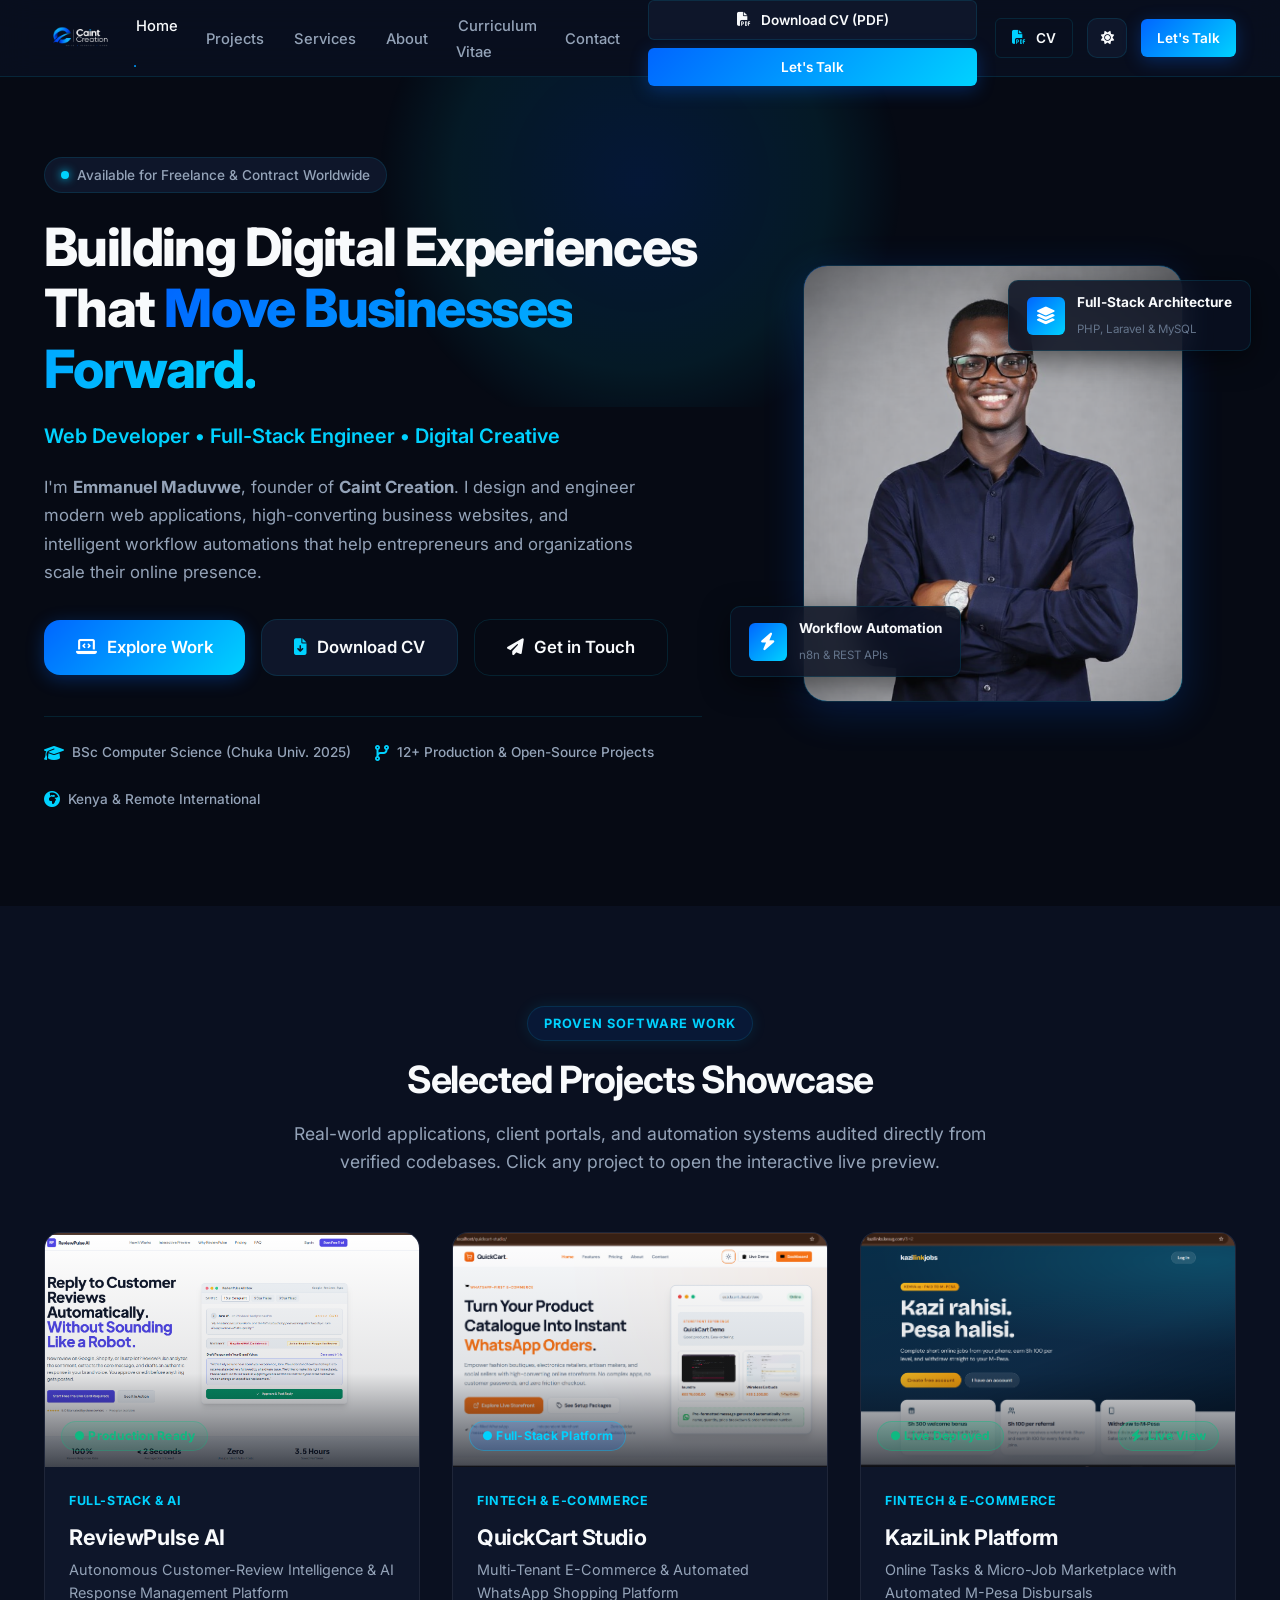
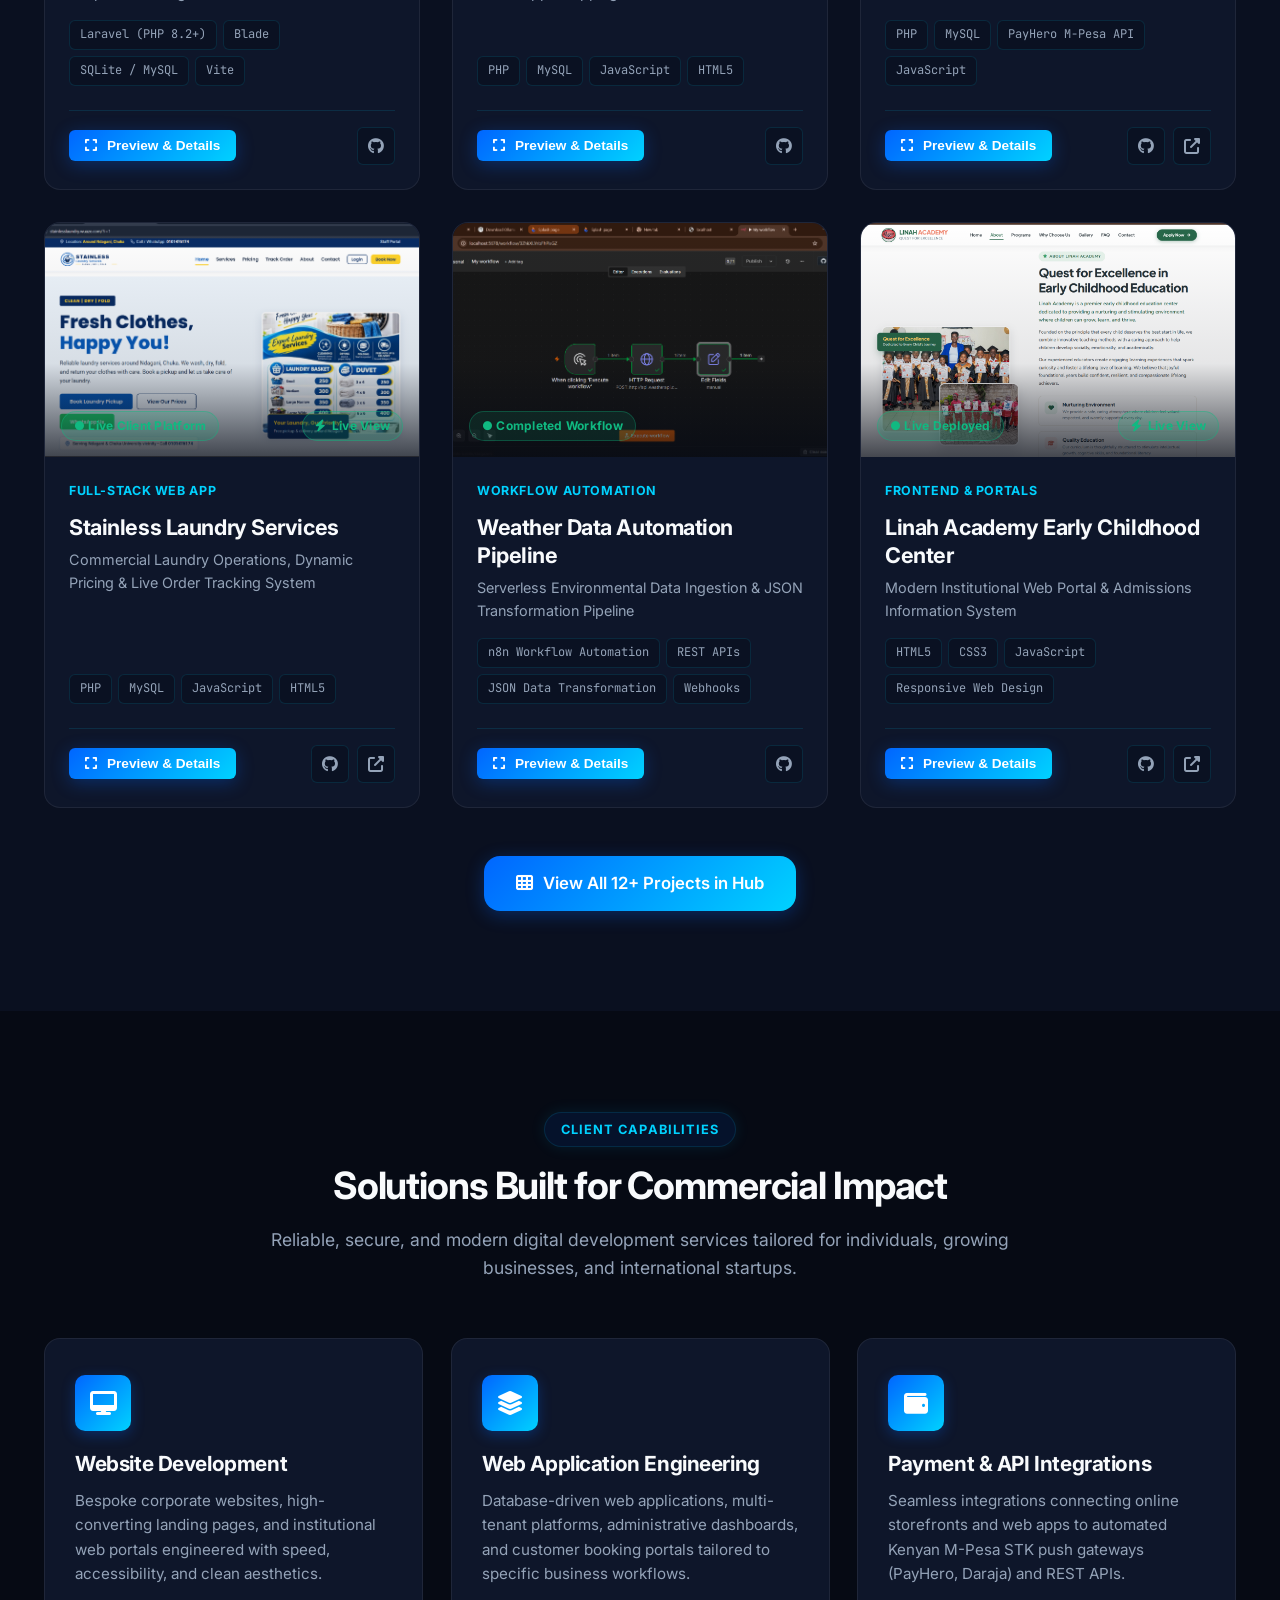
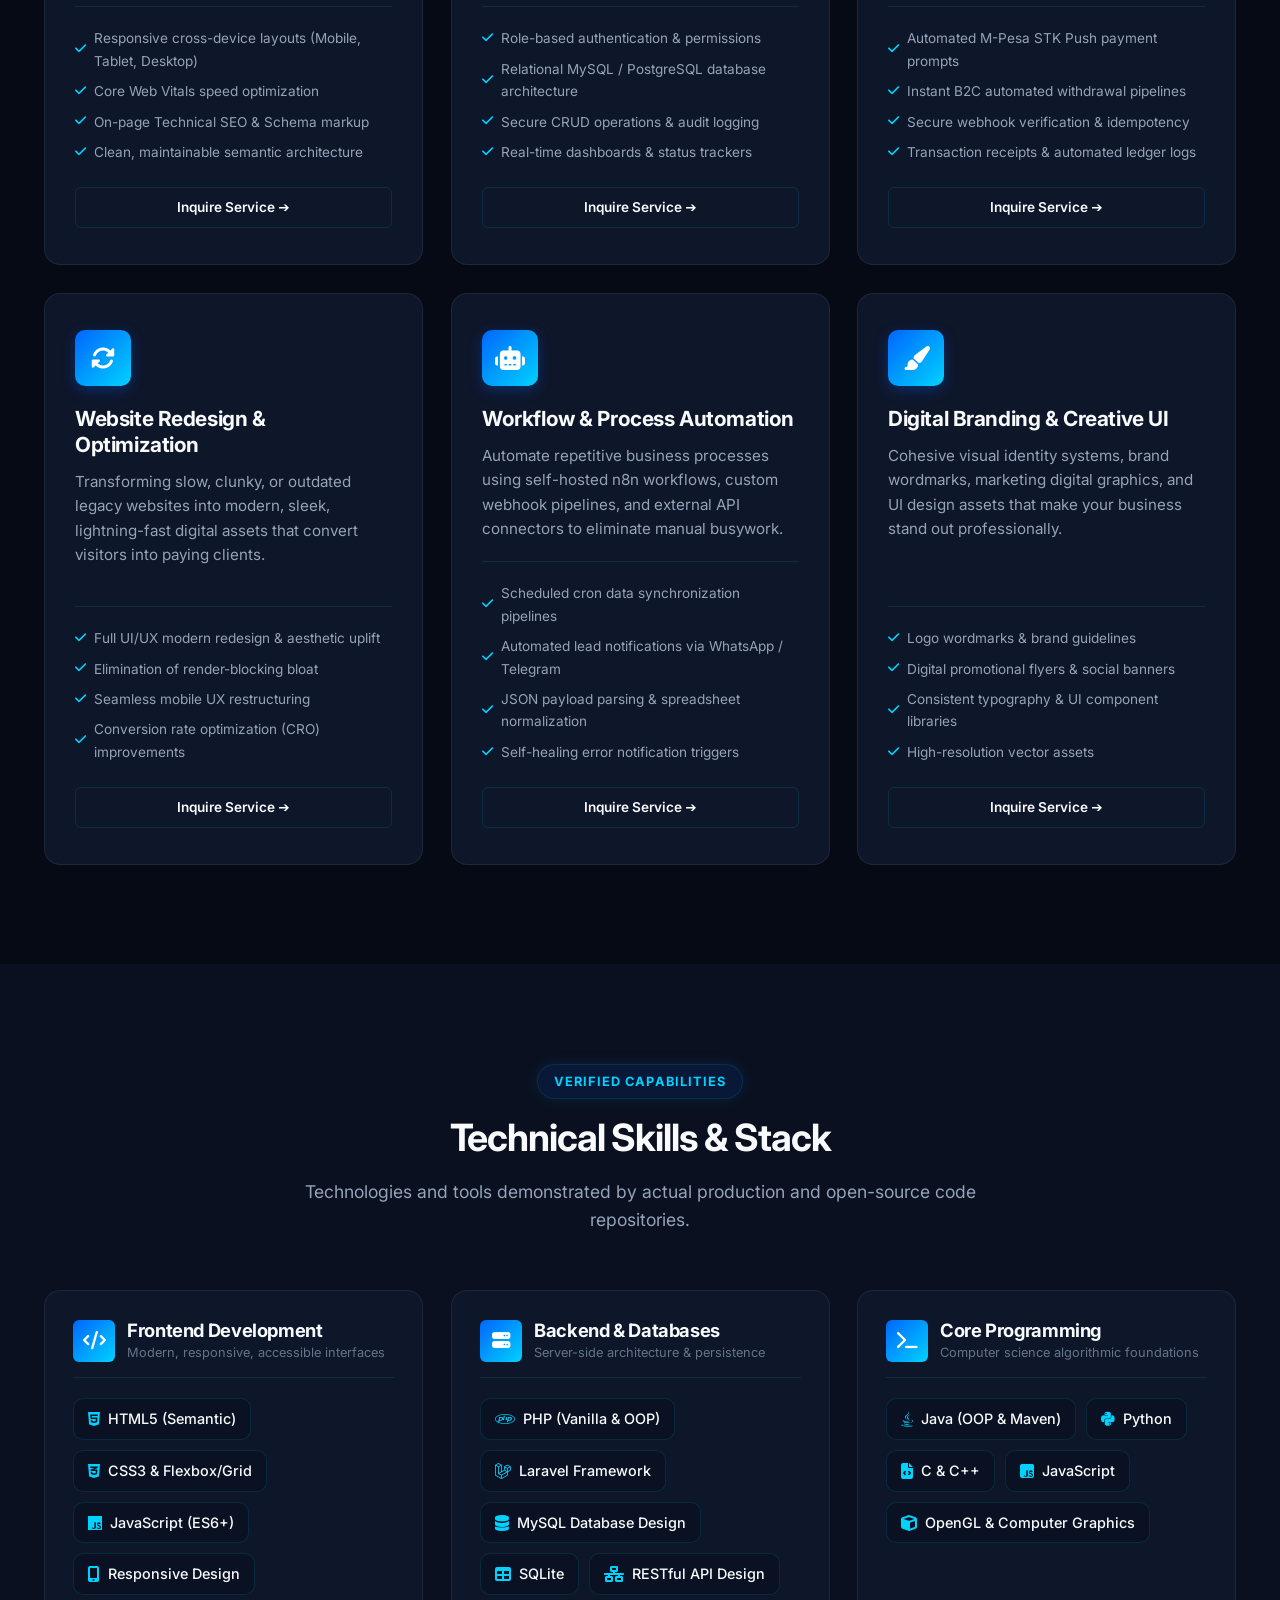
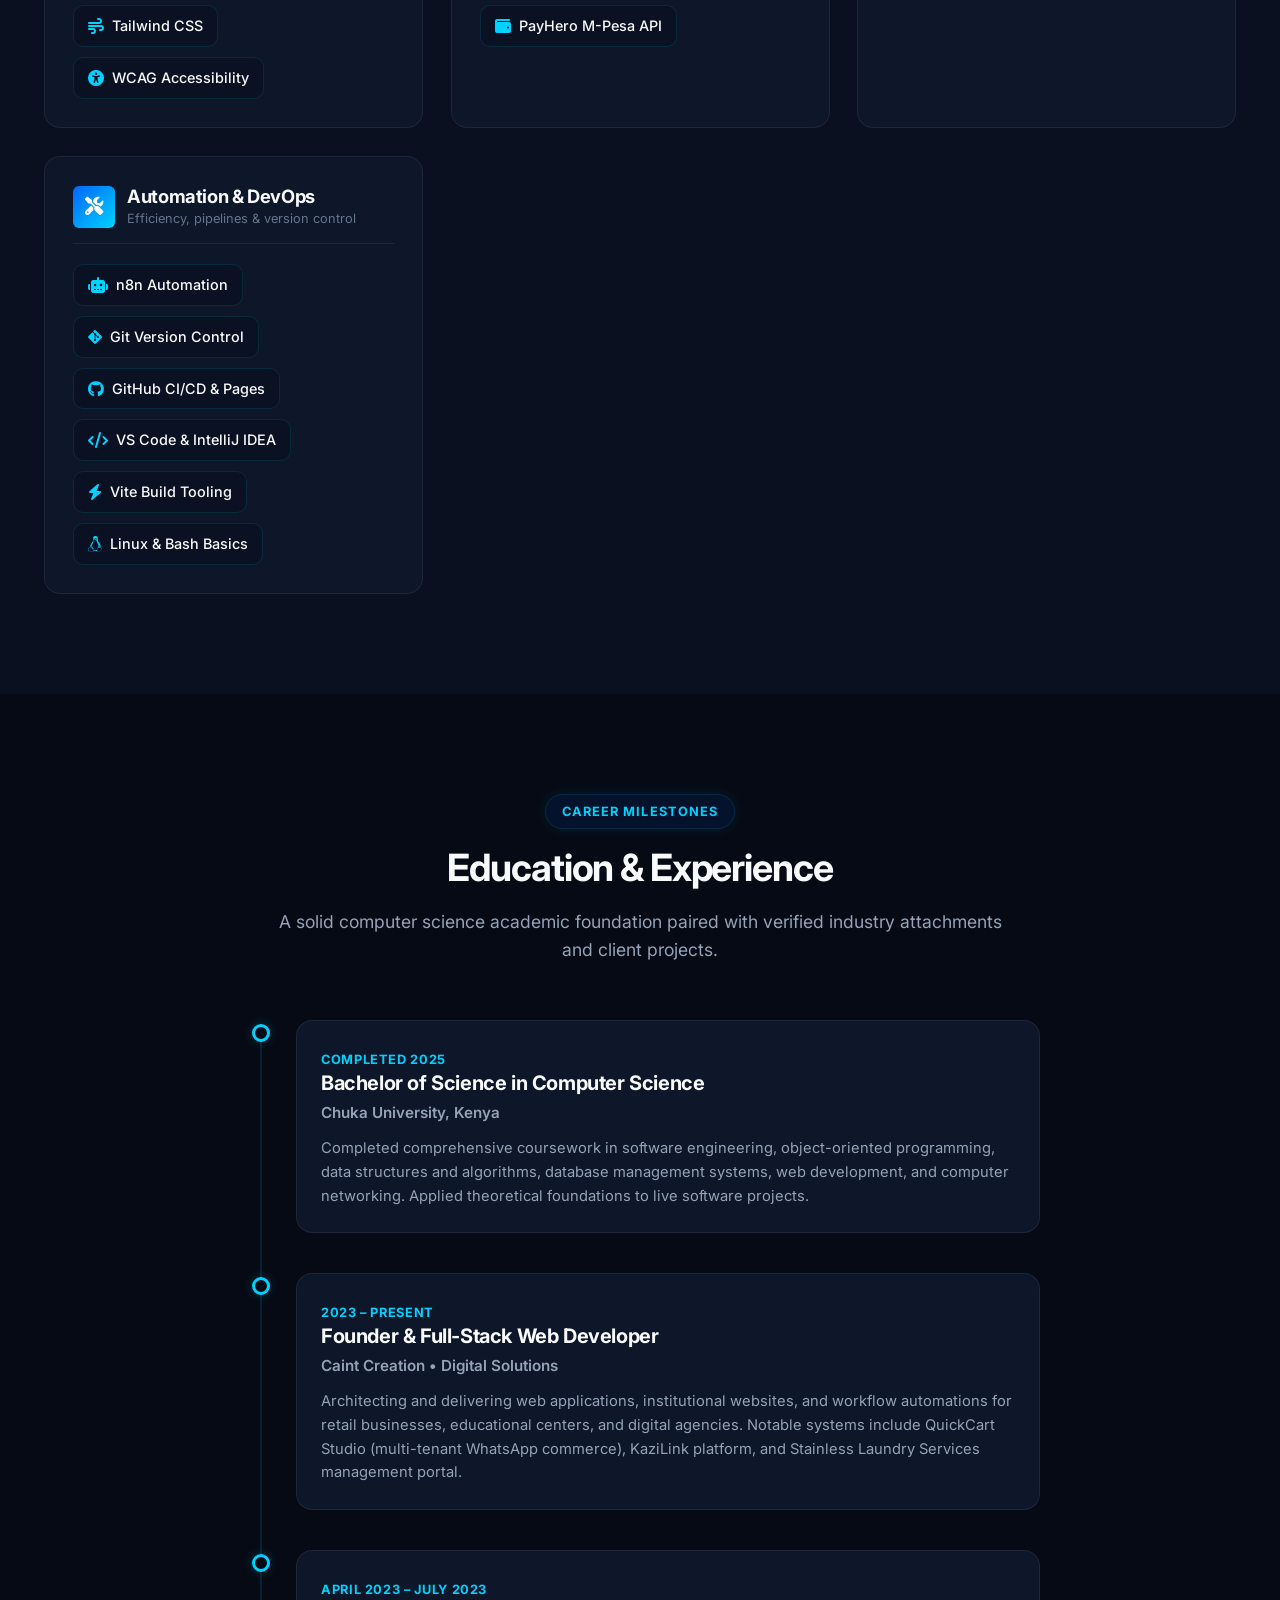
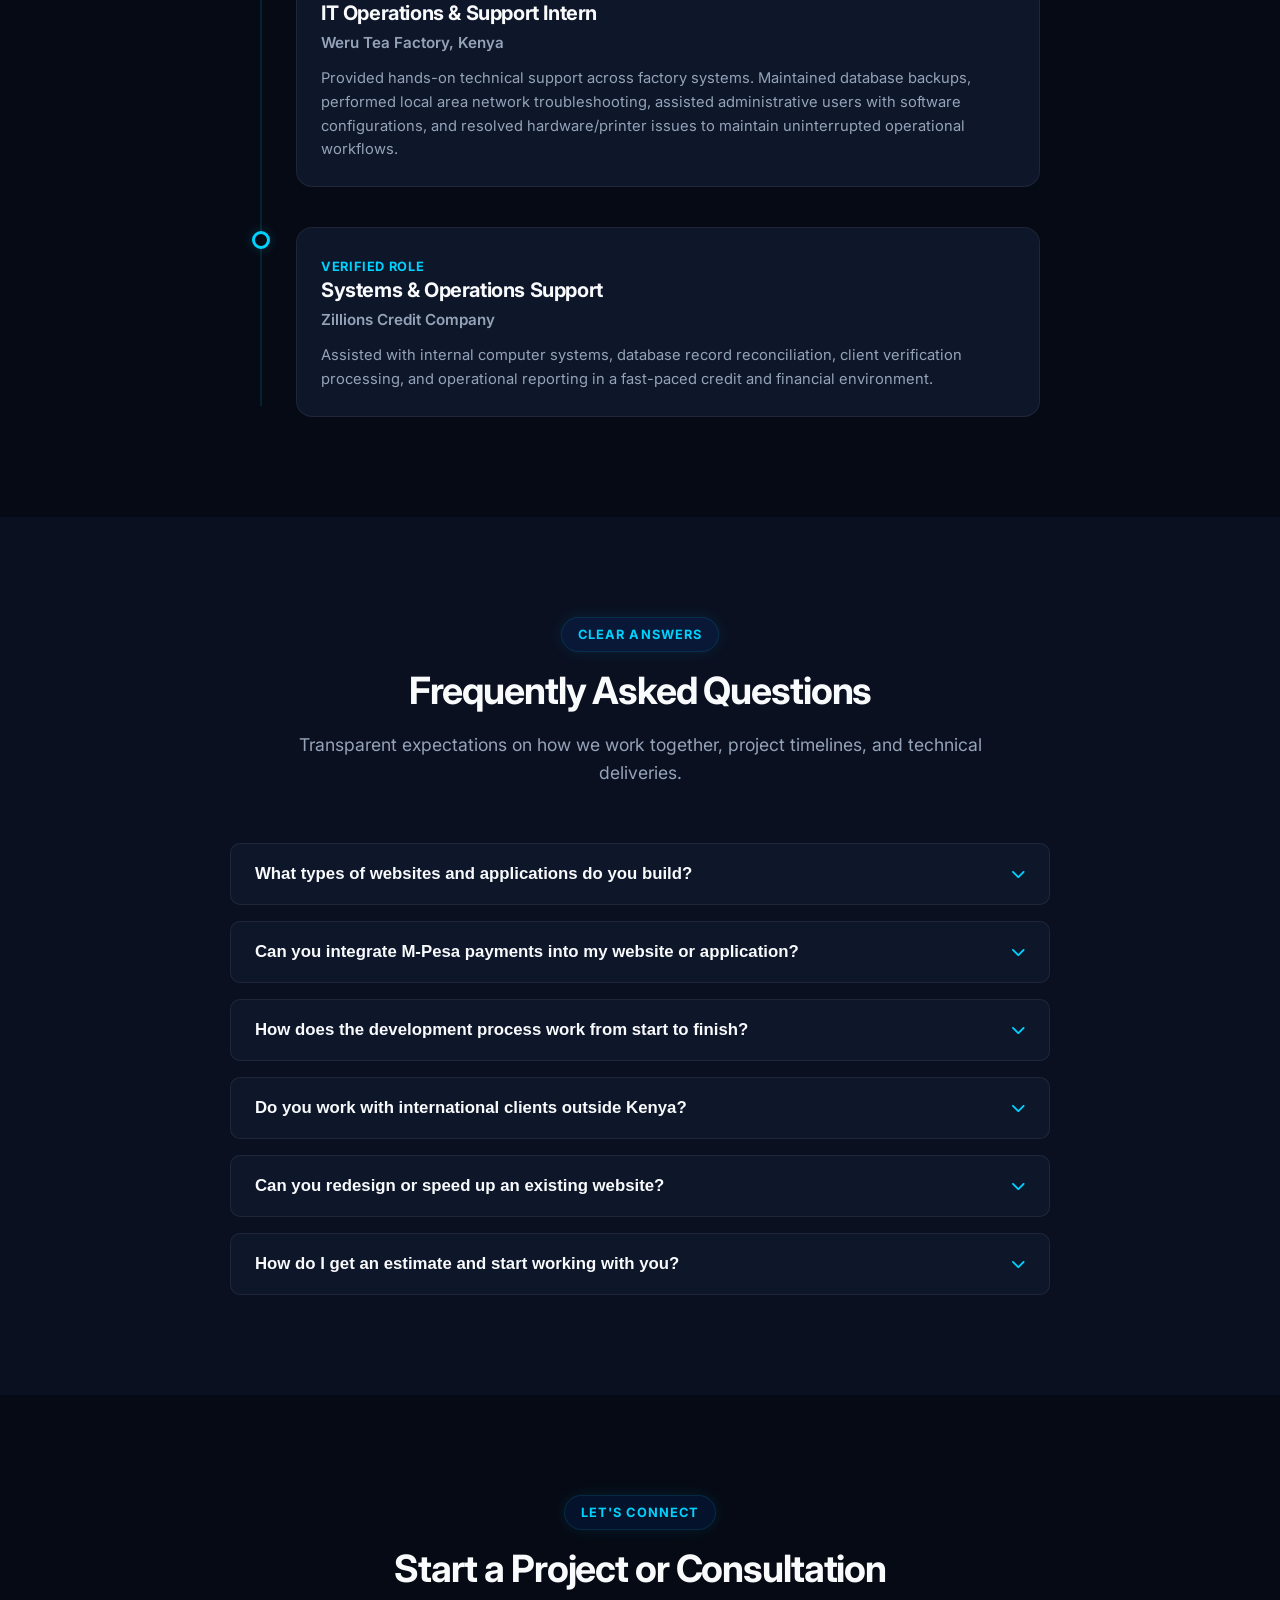
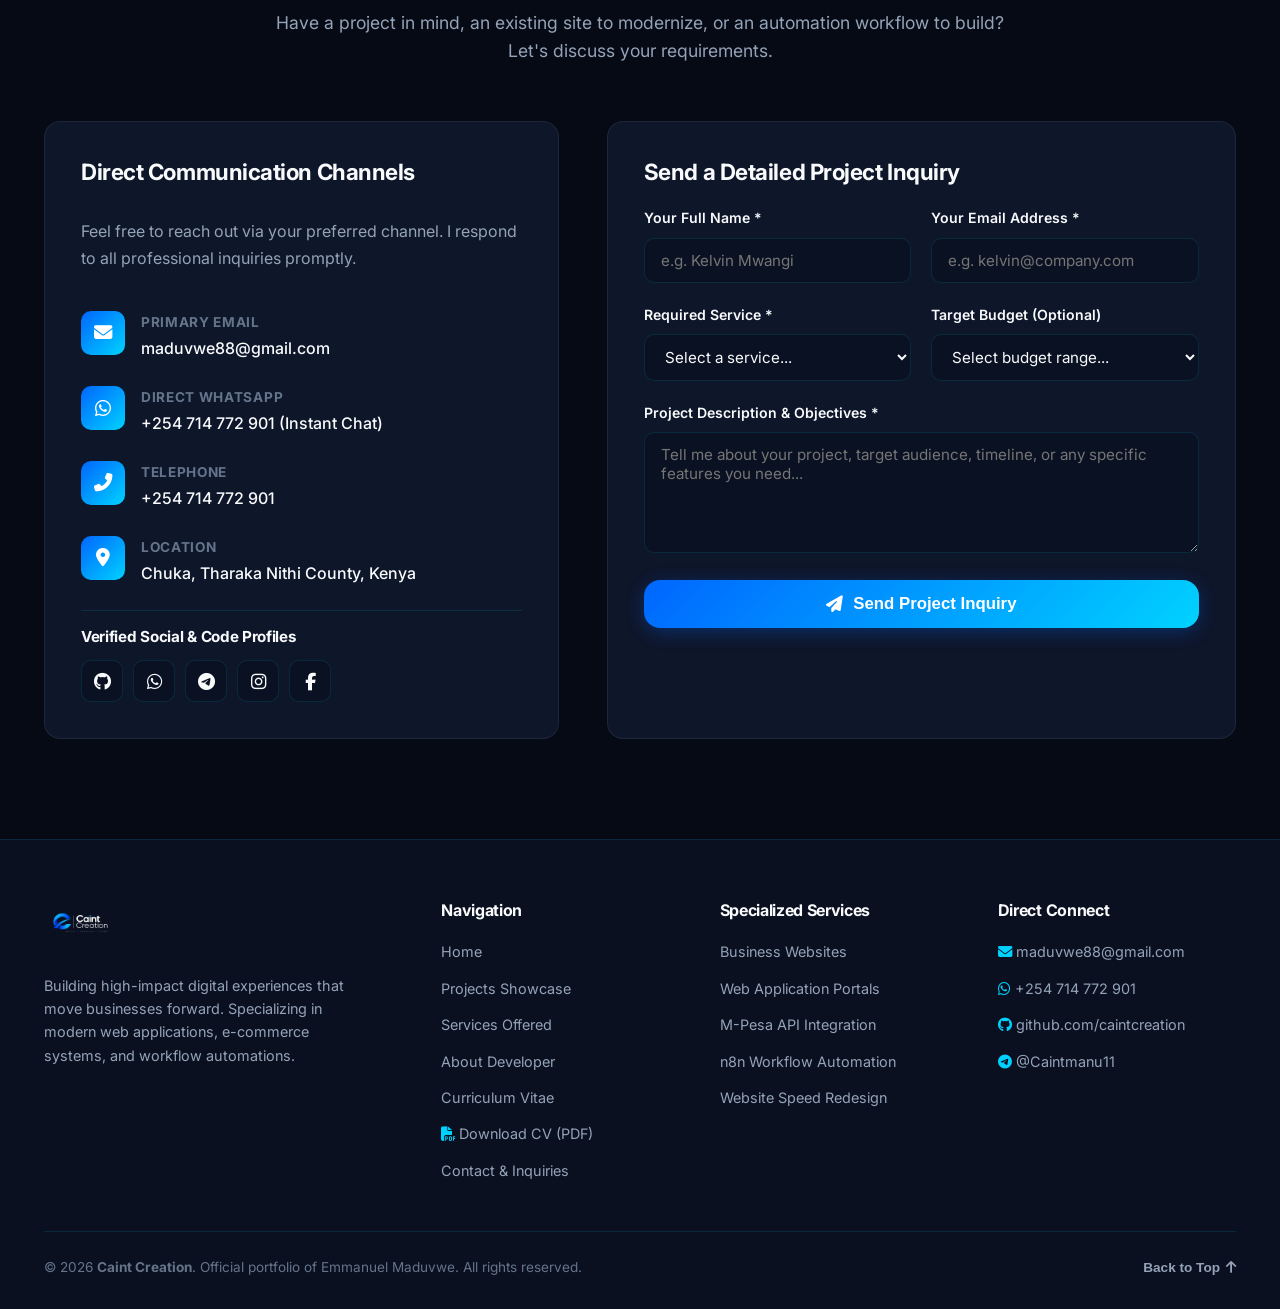
==== commit a436d1d5: "Complete professional portfolio upgrade for Caint Creation: multi-page hub, verified GitHub projects" ====
--- a/index.html
+++ b/index.html
@@ -1,372 +1,876 @@
 <!DOCTYPE html>
 <html lang="en">
-
 <head>
-    <meta charset="UTF-8">
-    <meta name="viewport" content="width=device-width, initial-scale=1.0">
-    <title>Emmanuel Maduvwe - Portfolio</title>
-
-    <!-- Google Fonts -->
-    <link rel="preconnect" href="https://fonts.googleapis.com">
-    <link rel="preconnect" href="https://fonts.gstatic.com" crossorigin>
-    <link href="https://fonts.googleapis.com/css2?family=Inter:wght@300;400;500;600;700;800&display=swap"
-        rel="stylesheet">
-
-    <!-- FontAwesome Icons -->
-    <link rel="stylesheet" href="https://cdnjs.cloudflare.com/ajax/libs/font-awesome/6.4.0/css/all.min.css">
-
-    <!-- Custom CSS -->
-    <link rel="stylesheet" href="style.css">
+  <meta charset="UTF-8">
+  <meta name="viewport" content="width=device-width, initial-scale=1.0">
+  <title>Caint Creation | Professional Full-Stack Developer &amp; Digital Solutions</title>
+
+  <!-- Primary Meta Tags -->
+  <meta name="title" content="Caint Creation | Professional Full-Stack Developer &amp; Digital Solutions">
+  <meta name="description" content="Official developer portfolio of Emmanuel Maduvwe (Caint Creation) - Full-Stack Software Engineer &amp; Computer Science graduate from Chuka University. Engineering high-converting websites, Laravel web applications, payment integrations, and n8n workflow automations.">
+  <meta name="keywords" content="Caint Creation, Emmanuel Maduvwe, Web Developer Kenya, Full-Stack Developer Nairobi, PHP Laravel Developer, Freelance Web Developer, M-Pesa Integration Developer, Website Design Chuka, n8n Workflow Automation">
+  <meta name="author" content="Emmanuel Maduvwe - Caint Creation">
+  <meta name="robots" content="index, follow">
+  <link rel="canonical" href="https://caintcreation.dev/">
+
+  <!-- Open Graph / Facebook -->
+  <meta property="og:type" content="website">
+  <meta property="og:url" content="https://caintcreation.dev/">
+  <meta property="og:title" content="Caint Creation | Full-Stack Web Developer &amp; Digital Solutions">
+  <meta property="og:description" content="Engineering high-converting business websites, Laravel web applications, payment integrations, and intelligent workflow automations.">
+  <meta property="og:image" content="https://caintcreation.dev/LOGO.png">
+
+  <!-- Twitter / X -->
+  <meta property="twitter:card" content="summary_large_image">
+  <meta property="twitter:url" content="https://caintcreation.dev/">
+  <meta property="twitter:title" content="Caint Creation | Full-Stack Web Developer">
+  <meta property="twitter:description" content="Turning ideas into powerful digital experiences. Explore production web apps, e-commerce platforms, and workflow automations.">
+  <meta property="twitter:image" content="https://caintcreation.dev/LOGO.png">
+
+  <!-- Favicon using official Logo -->
+  <link rel="icon" type="image/png" href="LOGO.png">
+
+  <!-- Google Fonts: Inter & JetBrains Mono -->
+  <link rel="preconnect" href="https://fonts.googleapis.com">
+  <link rel="preconnect" href="https://fonts.gstatic.com" crossorigin>
+  <link href="https://fonts.googleapis.com/css2?family=Inter:wght@300;400;500;600;700;800;900&family=JetBrains+Mono:wght@400;500;600&display=swap" rel="stylesheet">
+
+  <!-- FontAwesome Icons -->
+  <link rel="stylesheet" href="https://cdnjs.cloudflare.com/ajax/libs/font-awesome/6.5.1/css/all.min.css">
+
+  <!-- Main Stylesheet with Official Brand Colors -->
+  <link rel="stylesheet" href="style.css">
+
+  <!-- JSON-LD Structured Data for SEO -->
+  <script type="application/ld+json">
+  {
+    "@context": "https://schema.org",
+    "@type": "Person",
+    "name": "Emmanuel Maduvwe",
+    "alternateName": "Caint Creation",
+    "url": "https://caintcreation.dev/",
+    "image": "https://caintcreation.dev/LOGO.png",
+    "jobTitle": "Full-Stack Web Developer & Software Engineer",
+    "worksFor": {
+      "@type": "Organization",
+      "name": "Caint Creation"
+    },
+    "alumniOf": {
+      "@type": "CollegeOrUniversity",
+      "name": "Chuka University"
+    },
+    "knowsAbout": ["Web Development", "PHP", "Laravel", "MySQL", "JavaScript", "HTML5", "CSS3", "Python", "Java", "Workflow Automation", "n8n", "M-Pesa API Integration"],
+    "sameAs": [
+      "https://github.com/caintcreation",
+      "https://t.me/Caintmanu11",
+      "https://www.instagram.com/c_aintcreation"
+    ]
+  }
+  </script>
 </head>
 
 <body class="dark-mode">
-    <!-- Background Canvas -->
-    <canvas id="particles-canvas" aria-label="Starry background particles" role="presentation"></canvas>
-
-    <!-- Mobile Menu Backdrop -->
-    <div class="nav-backdrop" id="nav-backdrop"></div>
-
-    <!-- Navigation -->
-    <nav class="navbar">
-        <div class="nav-container">
-            <a href="#home" class="logo">
-                <span class="logo-name">Emmanuel</span> Maduvwe
+
+  <!-- Top Scroll Progress Indicator -->
+  <div id="scroll-progress"></div>
+
+  <!-- Mobile Backdrop Overlay -->
+  <div class="nav-backdrop" id="nav-backdrop" aria-hidden="true"></div>
+
+  <!-- Main Header & Navigation -->
+  <header>
+    <nav class="navbar" aria-label="Main Navigation">
+      <div class="container nav-container">
+        <!-- Official Brand Logo -->
+        <a href="index.html" class="logo" aria-label="Caint Creation Homepage">
+          <img src="LOGO.png" alt="Caint Creation Official Logo" class="brand-logo-img">
+        </a>
+
+        <!-- Desktop & Mobile Navigation Links -->
+        <ul class="nav-links" id="nav-links">
+          <li><a href="index.html" class="nav-link active">Home</a></li>
+          <li><a href="projects.html" class="nav-link">Projects</a></li>
+          <li><a href="services.html" class="nav-link">Services</a></li>
+          <li><a href="about.html" class="nav-link">About</a></li>
+          <li><a href="cv.html" class="nav-link">Curriculum Vitae</a></li>
+          <li><a href="contact.html" class="nav-link">Contact</a></li>
+          <li class="mobile-only" style="margin-top: 10px; width: 100%;">
+            <a href="Emmanuel_Maduvwe_Professional_CV.pdf" download="Emmanuel_Maduvwe_Professional_CV.pdf" class="btn btn-secondary btn-sm" style="width: 100%; margin-bottom: 8px;">
+              <i class="fas fa-file-pdf"></i> Download CV (PDF)
             </a>
-
-            <button class="hamburger" id="hamburger" aria-expanded="false" aria-label="Toggle navigation menu">
-                <i class="fas fa-bars"></i>
+            <a href="contact.html" class="btn btn-primary btn-sm" style="width: 100%;">Let's Talk</a>
+          </li>
+        </ul>
+
+        <!-- Action Items (Theme Toggle, Download CV, CTA) -->
+        <div class="nav-actions">
+          <a href="Emmanuel_Maduvwe_Professional_CV.pdf" download="Emmanuel_Maduvwe_Professional_CV.pdf" class="btn btn-sm btn-outline desktop-only" title="Download Official CV PDF">
+            <i class="fas fa-file-pdf highlight"></i> CV
+          </a>
+          <button class="theme-toggle" id="theme-toggle" aria-label="Toggle theme">
+            <i class="fas fa-sun"></i>
+          </button>
+          <a href="contact.html" class="btn btn-primary btn-sm desktop-only">Let's Talk</a>
+          <button class="hamburger" id="hamburger" aria-expanded="false" aria-label="Toggle navigation menu">
+            <i class="fas fa-bars"></i>
+          </button>
+        </div>
+      </div>
+    </nav>
+  </header>
+
+  <main>
+    <!-- ====================================================================
+         HERO SECTION
+         ==================================================================== -->
+    <section id="hero" class="hero">
+      <div class="container hero-container">
+        <div class="hero-content">
+          <div class="hero-pill">
+            <span class="pulse-dot"></span>
+            <span>Available for Freelance &amp; Contract Worldwide</span>
+          </div>
+
+          <h1 class="hero-title">
+            Building Digital Experiences That <span class="text-gradient">Move Businesses Forward.</span>
+          </h1>
+
+          <p class="hero-subtitle">
+            Web Developer &bull; Full-Stack Engineer &bull; Digital Creative
+          </p>
+
+          <p class="hero-description">
+            I'm <strong>Emmanuel Maduvwe</strong>, founder of <strong>Caint Creation</strong>. I design and engineer modern web applications, high-converting business websites, and intelligent workflow automations that help entrepreneurs and organizations scale their online presence.
+          </p>
+
+          <div class="hero-actions">
+            <a href="#featured-projects" class="btn btn-primary btn-lg">
+              <i class="fas fa-laptop-code"></i> Explore Work
+            </a>
+            <a href="Emmanuel_Maduvwe_Professional_CV.pdf" download="Emmanuel_Maduvwe_Professional_CV.pdf" class="btn btn-secondary btn-lg" title="Download Official CV">
+              <i class="fas fa-file-download highlight"></i> Download CV
+            </a>
+            <a href="contact.html" class="btn btn-outline btn-lg">
+              <i class="fas fa-paper-plane"></i> Get in Touch
+            </a>
+          </div>
+
+          <!-- Credibility Trust Bar -->
+          <div class="hero-trust-bar">
+            <div class="trust-item">
+              <i class="fas fa-graduation-cap"></i>
+              <span>BSc Computer Science (Chuka Univ. 2025)</span>
+            </div>
+            <div class="trust-item">
+              <i class="fas fa-code-branch"></i>
+              <span>12+ Production &amp; Open-Source Projects</span>
+            </div>
+            <div class="trust-item">
+              <i class="fas fa-globe-africa"></i>
+              <span>Kenya &amp; Remote International</span>
+            </div>
+          </div>
+        </div>
+
+        <!-- Hero Portrait Visual -->
+        <div class="hero-visual">
+          <div class="portrait-frame">
+            <img src="me2.png" alt="Emmanuel Maduvwe - Founder of Caint Creation" class="portrait-img">
+          </div>
+
+          <!-- Floating Badges -->
+          <div class="floating-badge floating-badge-top">
+            <div class="floating-icon"><i class="fas fa-layer-group"></i></div>
+            <div class="floating-text">
+              <strong>Full-Stack Architecture</strong>
+              <span>PHP, Laravel &amp; MySQL</span>
+            </div>
+          </div>
+
+          <div class="floating-badge floating-badge-bottom">
+            <div class="floating-icon"><i class="fas fa-bolt"></i></div>
+            <div class="floating-text">
+              <strong>Workflow Automation</strong>
+              <span>n8n &amp; REST APIs</span>
+            </div>
+          </div>
+        </div>
+      </div>
+    </section>
+
+    <!-- ====================================================================
+         SELECTED PROJECTS SECTION
+         ==================================================================== -->
+    <section id="featured-projects" class="projects section-padding">
+      <div class="container">
+        <div class="section-header">
+          <span class="section-eyebrow">Proven Software Work</span>
+          <h2 class="section-title">Selected Projects Showcase</h2>
+          <p class="section-subtitle">
+            Real-world applications, client portals, and automation systems audited directly from verified codebases. Click any project to open the interactive live preview.
+          </p>
+        </div>
+
+        <!-- Rendered dynamically by script.js from projects-data.js -->
+        <div class="projects-grid" id="featured-projects-grid">
+          <!-- Populated by script.js -->
+        </div>
+
+        <div class="text-center" style="margin-top: 48px;">
+          <a href="projects.html" class="btn btn-primary btn-lg">
+            <i class="fas fa-th"></i> View All 12+ Projects in Hub
+          </a>
+        </div>
+      </div>
+    </section>
+
+    <!-- ====================================================================
+         SERVICES SECTION
+         ==================================================================== -->
+    <section id="services" class="services section-padding">
+      <div class="container">
+        <div class="section-header">
+          <span class="section-eyebrow">Client Capabilities</span>
+          <h2 class="section-title">Solutions Built for Commercial Impact</h2>
+          <p class="section-subtitle">
+            Reliable, secure, and modern digital development services tailored for individuals, growing businesses, and international startups.
+          </p>
+        </div>
+
+        <div class="services-grid">
+          <!-- Service 1 -->
+          <div class="service-card">
+            <div class="service-icon-box"><i class="fas fa-desktop"></i></div>
+            <h3>Website Development</h3>
+            <p>Bespoke corporate websites, high-converting landing pages, and institutional web portals engineered with speed, accessibility, and clean aesthetics.</p>
+            <ul class="service-deliverables">
+              <li><i class="fas fa-check highlight"></i> Responsive cross-device layouts (Mobile, Tablet, Desktop)</li>
+              <li><i class="fas fa-check highlight"></i> Core Web Vitals speed optimization</li>
+              <li><i class="fas fa-check highlight"></i> On-page Technical SEO &amp; Schema markup</li>
+              <li><i class="fas fa-check highlight"></i> Clean, maintainable semantic architecture</li>
+            </ul>
+            <a href="contact.html?service=website" class="btn btn-sm btn-outline">Inquire Service ➔</a>
+          </div>
+
+          <!-- Service 2 -->
+          <div class="service-card">
+            <div class="service-icon-box"><i class="fas fa-layer-group"></i></div>
+            <h3>Web Application Engineering</h3>
+            <p>Database-driven web applications, multi-tenant platforms, administrative dashboards, and customer booking portals tailored to specific business workflows.</p>
+            <ul class="service-deliverables">
+              <li><i class="fas fa-check highlight"></i> Role-based authentication &amp; permissions</li>
+              <li><i class="fas fa-check highlight"></i> Relational MySQL / PostgreSQL database architecture</li>
+              <li><i class="fas fa-check highlight"></i> Secure CRUD operations &amp; audit logging</li>
+              <li><i class="fas fa-check highlight"></i> Real-time dashboards &amp; status trackers</li>
+            </ul>
+            <a href="contact.html?service=webapp" class="btn btn-sm btn-outline">Inquire Service ➔</a>
+          </div>
+
+          <!-- Service 3 -->
+          <div class="service-card">
+            <div class="service-icon-box"><i class="fas fa-wallet"></i></div>
+            <h3>Payment &amp; API Integrations</h3>
+            <p>Seamless integrations connecting online storefronts and web apps to automated Kenyan M-Pesa STK push gateways (PayHero, Daraja) and REST APIs.</p>
+            <ul class="service-deliverables">
+              <li><i class="fas fa-check highlight"></i> Automated M-Pesa STK Push payment prompts</li>
+              <li><i class="fas fa-check highlight"></i> Instant B2C automated withdrawal pipelines</li>
+              <li><i class="fas fa-check highlight"></i> Secure webhook verification &amp; idempotency</li>
+              <li><i class="fas fa-check highlight"></i> Transaction receipts &amp; automated ledger logs</li>
+            </ul>
+            <a href="contact.html?service=payments" class="btn btn-sm btn-outline">Inquire Service ➔</a>
+          </div>
+
+          <!-- Service 4 -->
+          <div class="service-card">
+            <div class="service-icon-box"><i class="fas fa-sync-alt"></i></div>
+            <h3>Website Redesign &amp; Optimization</h3>
+            <p>Transforming slow, clunky, or outdated legacy websites into modern, sleek, lightning-fast digital assets that convert visitors into paying clients.</p>
+            <ul class="service-deliverables">
+              <li><i class="fas fa-check highlight"></i> Full UI/UX modern redesign &amp; aesthetic uplift</li>
+              <li><i class="fas fa-check highlight"></i> Elimination of render-blocking bloat</li>
+              <li><i class="fas fa-check highlight"></i> Seamless mobile UX restructuring</li>
+              <li><i class="fas fa-check highlight"></i> Conversion rate optimization (CRO) improvements</li>
+            </ul>
+            <a href="contact.html?service=redesign" class="btn btn-sm btn-outline">Inquire Service ➔</a>
+          </div>
+
+          <!-- Service 5 -->
+          <div class="service-card">
+            <div class="service-icon-box"><i class="fas fa-robot"></i></div>
+            <h3>Workflow &amp; Process Automation</h3>
+            <p>Automate repetitive business processes using self-hosted n8n workflows, custom webhook pipelines, and external API connectors to eliminate manual busywork.</p>
+            <ul class="service-deliverables">
+              <li><i class="fas fa-check highlight"></i> Scheduled cron data synchronization pipelines</li>
+              <li><i class="fas fa-check highlight"></i> Automated lead notifications via WhatsApp / Telegram</li>
+              <li><i class="fas fa-check highlight"></i> JSON payload parsing &amp; spreadsheet normalization</li>
+              <li><i class="fas fa-check highlight"></i> Self-healing error notification triggers</li>
+            </ul>
+            <a href="contact.html?service=automation" class="btn btn-sm btn-outline">Inquire Service ➔</a>
+          </div>
+
+          <!-- Service 6 -->
+          <div class="service-card">
+            <div class="service-icon-box"><i class="fas fa-paint-brush"></i></div>
+            <h3>Digital Branding &amp; Creative UI</h3>
+            <p>Cohesive visual identity systems, brand wordmarks, marketing digital graphics, and UI design assets that make your business stand out professionally.</p>
+            <ul class="service-deliverables">
+              <li><i class="fas fa-check highlight"></i> Logo wordmarks &amp; brand guidelines</li>
+              <li><i class="fas fa-check highlight"></i> Digital promotional flyers &amp; social banners</li>
+              <li><i class="fas fa-check highlight"></i> Consistent typography &amp; UI component libraries</li>
+              <li><i class="fas fa-check highlight"></i> High-resolution vector assets</li>
+            </ul>
+            <a href="contact.html?service=branding" class="btn btn-sm btn-outline">Inquire Service ➔</a>
+          </div>
+        </div>
+      </div>
+    </section>
+
+    <!-- ====================================================================
+         VERIFIED TECHNICAL SKILLS SECTION
+         ==================================================================== -->
+    <section id="skills" class="skills section-padding" style="background-color: var(--bg-secondary);">
+      <div class="container">
+        <div class="section-header">
+          <span class="section-eyebrow">Verified Capabilities</span>
+          <h2 class="section-title">Technical Skills &amp; Stack</h2>
+          <p class="section-subtitle">
+            Technologies and tools demonstrated by actual production and open-source code repositories.
+          </p>
+        </div>
+
+        <div class="skills-container">
+          <!-- Category 1: Frontend -->
+          <div class="skill-category-card">
+            <div class="skill-cat-header">
+              <div class="skill-cat-icon"><i class="fas fa-code"></i></div>
+              <div>
+                <h3>Frontend Development</h3>
+                <p style="font-size: 0.8rem; color: var(--text-muted);">Modern, responsive, accessible interfaces</p>
+              </div>
+            </div>
+            <div class="skill-badges-grid">
+              <span class="skill-item-badge"><i class="fab fa-html5"></i> HTML5 (Semantic)</span>
+              <span class="skill-item-badge"><i class="fab fa-css3-alt"></i> CSS3 &amp; Flexbox/Grid</span>
+              <span class="skill-item-badge"><i class="fab fa-js"></i> JavaScript (ES6+)</span>
+              <span class="skill-item-badge"><i class="fas fa-mobile-alt"></i> Responsive Design</span>
+              <span class="skill-item-badge"><i class="fas fa-wind"></i> Tailwind CSS</span>
+              <span class="skill-item-badge"><i class="fas fa-universal-access"></i> WCAG Accessibility</span>
+            </div>
+          </div>
+
+          <!-- Category 2: Backend & Database -->
+          <div class="skill-category-card">
+            <div class="skill-cat-header">
+              <div class="skill-cat-icon"><i class="fas fa-server"></i></div>
+              <div>
+                <h3>Backend &amp; Databases</h3>
+                <p style="font-size: 0.8rem; color: var(--text-muted);">Server-side architecture &amp; persistence</p>
+              </div>
+            </div>
+            <div class="skill-badges-grid">
+              <span class="skill-item-badge"><i class="fab fa-php"></i> PHP (Vanilla &amp; OOP)</span>
+              <span class="skill-item-badge"><i class="fab fa-laravel"></i> Laravel Framework</span>
+              <span class="skill-item-badge"><i class="fas fa-database"></i> MySQL Database Design</span>
+              <span class="skill-item-badge"><i class="fas fa-table"></i> SQLite</span>
+              <span class="skill-item-badge"><i class="fas fa-network-wired"></i> RESTful API Design</span>
+              <span class="skill-item-badge"><i class="fas fa-wallet"></i> PayHero M-Pesa API</span>
+            </div>
+          </div>
+
+          <!-- Category 3: Programming Languages -->
+          <div class="skill-category-card">
+            <div class="skill-cat-header">
+              <div class="skill-cat-icon"><i class="fas fa-terminal"></i></div>
+              <div>
+                <h3>Core Programming</h3>
+                <p style="font-size: 0.8rem; color: var(--text-muted);">Computer science algorithmic foundations</p>
+              </div>
+            </div>
+            <div class="skill-badges-grid">
+              <span class="skill-item-badge"><i class="fab fa-java"></i> Java (OOP &amp; Maven)</span>
+              <span class="skill-item-badge"><i class="fab fa-python"></i> Python</span>
+              <span class="skill-item-badge"><i class="fas fa-file-code"></i> C &amp; C++</span>
+              <span class="skill-item-badge"><i class="fab fa-js-square"></i> JavaScript</span>
+              <span class="skill-item-badge"><i class="fas fa-cube"></i> OpenGL &amp; Computer Graphics</span>
+            </div>
+          </div>
+
+          <!-- Category 4: Automation & Tools -->
+          <div class="skill-category-card">
+            <div class="skill-cat-header">
+              <div class="skill-cat-icon"><i class="fas fa-tools"></i></div>
+              <div>
+                <h3>Automation &amp; DevOps</h3>
+                <p style="font-size: 0.8rem; color: var(--text-muted);">Efficiency, pipelines &amp; version control</p>
+              </div>
+            </div>
+            <div class="skill-badges-grid">
+              <span class="skill-item-badge"><i class="fas fa-robot"></i> n8n Automation</span>
+              <span class="skill-item-badge"><i class="fab fa-git-alt"></i> Git Version Control</span>
+              <span class="skill-item-badge"><i class="fab fa-github"></i> GitHub CI/CD &amp; Pages</span>
+              <span class="skill-item-badge"><i class="fas fa-code"></i> VS Code &amp; IntelliJ IDEA</span>
+              <span class="skill-item-badge"><i class="fas fa-bolt"></i> Vite Build Tooling</span>
+              <span class="skill-item-badge"><i class="fab fa-linux"></i> Linux &amp; Bash Basics</span>
+            </div>
+          </div>
+        </div>
+      </div>
+    </section>
+
+    <!-- ====================================================================
+         EDUCATION & EXPERIENCE SECTION
+         ==================================================================== -->
+    <section id="experience" class="experience section-padding">
+      <div class="container">
+        <div class="section-header">
+          <span class="section-eyebrow">Career Milestones</span>
+          <h2 class="section-title">Education &amp; Experience</h2>
+          <p class="section-subtitle">
+            A solid computer science academic foundation paired with verified industry attachments and client projects.
+          </p>
+        </div>
+
+        <div class="timeline-wrapper">
+          <!-- Timeline 1: University -->
+          <div class="timeline-item">
+            <div class="timeline-dot"></div>
+            <div class="timeline-content">
+              <span class="timeline-date">Completed 2025</span>
+              <h3 class="timeline-role">Bachelor of Science in Computer Science</h3>
+              <div class="timeline-org">Chuka University, Kenya</div>
+              <p class="timeline-desc">
+                Completed comprehensive coursework in software engineering, object-oriented programming, data structures and algorithms, database management systems, web development, and computer networking. Applied theoretical foundations to live software projects.
+              </p>
+            </div>
+          </div>
+
+          <!-- Timeline 2: Caint Creation -->
+          <div class="timeline-item">
+            <div class="timeline-dot"></div>
+            <div class="timeline-content">
+              <span class="timeline-date">2023 &ndash; Present</span>
+              <h3 class="timeline-role">Founder &amp; Full-Stack Web Developer</h3>
+              <div class="timeline-org">Caint Creation &bull; Digital Solutions</div>
+              <p class="timeline-desc">
+                Architecting and delivering web applications, institutional websites, and workflow automations for retail businesses, educational centers, and digital agencies. Notable systems include QuickCart Studio (multi-tenant WhatsApp commerce), KaziLink platform, and Stainless Laundry Services management portal.
+              </p>
+            </div>
+          </div>
+
+          <!-- Timeline 3: Weru Tea Factory Attachment -->
+          <div class="timeline-item">
+            <div class="timeline-dot"></div>
+            <div class="timeline-content">
+              <span class="timeline-date">April 2023 &ndash; July 2023</span>
+              <h3 class="timeline-role">IT Operations &amp; Support Intern</h3>
+              <div class="timeline-org">Weru Tea Factory, Kenya</div>
+              <p class="timeline-desc">
+                Provided hands-on technical support across factory systems. Maintained database backups, performed local area network troubleshooting, assisted administrative users with software configurations, and resolved hardware/printer issues to maintain uninterrupted operational workflows.
+              </p>
+            </div>
+          </div>
+
+          <!-- Timeline 4: Zillions Credit Company -->
+          <div class="timeline-item">
+            <div class="timeline-dot"></div>
+            <div class="timeline-content">
+              <span class="timeline-date">Verified Role</span>
+              <h3 class="timeline-role">Systems &amp; Operations Support</h3>
+              <div class="timeline-org">Zillions Credit Company</div>
+              <p class="timeline-desc">
+                Assisted with internal computer systems, database record reconciliation, client verification processing, and operational reporting in a fast-paced credit and financial environment.
+              </p>
+            </div>
+          </div>
+        </div>
+      </div>
+    </section>
+
+    <!-- ====================================================================
+         FAQ SECTION
+         ==================================================================== -->
+    <section id="faq" class="faq section-padding" style="background-color: var(--bg-secondary);">
+      <div class="container">
+        <div class="section-header">
+          <span class="section-eyebrow">Clear Answers</span>
+          <h2 class="section-title">Frequently Asked Questions</h2>
+          <p class="section-subtitle">
+            Transparent expectations on how we work together, project timelines, and technical deliveries.
+          </p>
+        </div>
+
+        <div class="faq-container">
+          <div class="faq-item">
+            <button class="faq-question">
+              <span>What types of websites and applications do you build?</span>
+              <i class="fas fa-chevron-down faq-icon"></i>
             </button>
-
-            <ul class="nav-links" id="nav-links">
-                <li><a href="#home" class="nav-link active">Home</a></li>
-                <li><a href="#about" class="nav-link">About</a></li>
-                <li><a href="#projects" class="nav-link">Projects</a></li>
-                <li><a href="#skills" class="nav-link">Skills</a></li>
-                <li><a href="#contact" class="nav-link">Contact</a></li>
-                <li>
-                    <button class="theme-toggle" id="theme-toggle">
-                        <i class="fas fa-sun"></i>
-                    </button>
-                </li>
-            </ul>
-        </div>
-    </nav>
-
-    <!-- Main Content -->
-    <main>
-        <!-- Hero Section -->
-        <section id="home" class="hero section-padding">
-            <div class="container hero-container">
-                <div class="hero-content reveal-left">
-                    <h1 class="hero-title">
-                        Hi, I'm <span class="highlight">Emmanuel<br>Maduvwe</span>
-                    </h1>
-                    <h2 class="hero-subtitle">
-                        I am a <span class="typing-text" id="typed-text"></span><span class="cursor">|</span>
-                    </h2>
-                    <p class="hero-description">
-                        I create elegant and efficient digital solutions that make a real impact. As a full-stack
-                        developer, I transform ideas into powerful, user-friendly experiences—building interfaces that
-                        are not just functional, but genuinely enjoyable to use.
-                    </p>
-                    <a href="#projects" class="btn btn-primary">View My Work</a>
+            <div class="faq-answer">
+              <div class="faq-answer-inner">
+                I build responsive business websites, educational and corporate portals, custom full-stack web applications (using PHP, Laravel, and MySQL), e-commerce storefronts, and automated workflow pipelines (n8n). Every project is tailored specifically to your business goals.
+              </div>
+            </div>
+          </div>
+
+          <div class="faq-item">
+            <button class="faq-question">
+              <span>Can you integrate M-Pesa payments into my website or application?</span>
+              <i class="fas fa-chevron-down faq-icon"></i>
+            </button>
+            <div class="faq-answer">
+              <div class="faq-answer-inner">
+                Yes! I have verified experience implementing Safaricom M-Pesa STK Push and automated B2C disbursement gateways through PayHero and Daraja APIs. Customers can enter their phone number on your site and receive an instant PIN prompt on their phone to complete transactions automatically.
+              </div>
+            </div>
+          </div>
+
+          <div class="faq-item">
+            <button class="faq-question">
+              <span>How does the development process work from start to finish?</span>
+              <i class="fas fa-chevron-down faq-icon"></i>
+            </button>
+            <div class="faq-answer">
+              <div class="faq-answer-inner">
+                We begin with a brief discovery discussion to define your exact requirements, budget, and timeline. I then draft the UI architecture for your approval, engineer the clean frontend and backend code, test thoroughly across devices, and deploy to your hosting server with complete handover documentation.
+              </div>
+            </div>
+          </div>
+
+          <div class="faq-item">
+            <button class="faq-question">
+              <span>Do you work with international clients outside Kenya?</span>
+              <i class="fas fa-chevron-down faq-icon"></i>
+            </button>
+            <div class="faq-answer">
+              <div class="faq-answer-inner">
+                Absolutely. I work remotely with clients across Kenya, Africa, and internationally. Communication is handled seamlessly via email, WhatsApp, Telegram, or video calls, with milestone tracking on GitHub or staging servers.
+              </div>
+            </div>
+          </div>
+
+          <div class="faq-item">
+            <button class="faq-question">
+              <span>Can you redesign or speed up an existing website?</span>
+              <i class="fas fa-chevron-down faq-icon"></i>
+            </button>
+            <div class="faq-answer">
+              <div class="faq-answer-inner">
+                Yes. If your current website is outdated, slow on mobile, or not generating inquiries, I can audit the codebase, redesign the user interface, optimize loading speeds, and rebuild it cleanly with modern web standards.
+              </div>
+            </div>
+          </div>
+
+          <div class="faq-item">
+            <button class="faq-question">
+              <span>How do I get an estimate and start working with you?</span>
+              <i class="fas fa-chevron-down faq-icon"></i>
+            </button>
+            <div class="faq-answer">
+              <div class="faq-answer-inner">
+                Simply fill out the contact form below with your project details and target budget, or message me directly on WhatsApp at +254 714 772 901. I review all inquiries and respond within 24 hours with practical recommendations and cost estimates.
+              </div>
+            </div>
+          </div>
+        </div>
+      </div>
+    </section>
+
+    <!-- ====================================================================
+         CONTACT SECTION
+         ==================================================================== -->
+    <section id="contact" class="contact section-padding">
+      <div class="container">
+        <div class="section-header">
+          <span class="section-eyebrow">Let's Connect</span>
+          <h2 class="section-title">Start a Project or Consultation</h2>
+          <p class="section-subtitle">
+            Have a project in mind, an existing site to modernize, or an automation workflow to build? Let's discuss your requirements.
+          </p>
+        </div>
+
+        <div class="contact-grid">
+          <!-- Contact Channels Card -->
+          <div class="contact-info-card">
+            <h3 style="font-size: 1.4rem; margin-bottom: 8px;">Direct Communication Channels</h3>
+            <p style="color: var(--text-secondary); margin-bottom: 16px;">
+              Feel free to reach out via your preferred channel. I respond to all professional inquiries promptly.
+            </p>
+
+            <div class="contact-item">
+              <div class="contact-icon-box"><i class="fas fa-envelope"></i></div>
+              <div class="contact-item-text">
+                <strong>Primary Email</strong>
+                <a href="mailto:maduvwe88@gmail.com">maduvwe88@gmail.com</a>
+              </div>
+            </div>
+
+            <div class="contact-item">
+              <div class="contact-icon-box"><i class="fab fa-whatsapp"></i></div>
+              <div class="contact-item-text">
+                <strong>Direct WhatsApp</strong>
+                <a href="https://wa.me/254714772901?text=Hello%20Emmanuel,%20I'd%20like%20to%20discuss%20a%20web%20development%20project%20with%20Caint%20Creation." target="_blank" rel="noopener noreferrer">+254 714 772 901 (Instant Chat)</a>
+              </div>
+            </div>
+
+            <div class="contact-item">
+              <div class="contact-icon-box"><i class="fas fa-phone-alt"></i></div>
+              <div class="contact-item-text">
+                <strong>Telephone</strong>
+                <a href="tel:+254714772901">+254 714 772 901</a>
+              </div>
+            </div>
+
+            <div class="contact-item">
+              <div class="contact-icon-box"><i class="fas fa-map-marker-alt"></i></div>
+              <div class="contact-item-text">
+                <strong>Location</strong>
+                <span>Chuka, Tharaka Nithi County, Kenya</span>
+              </div>
+            </div>
+
+            <div class="contact-socials-block">
+              <h4>Verified Social &amp; Code Profiles</h4>
+              <div class="social-icons-row">
+                <a href="https://github.com/caintcreation" target="_blank" rel="noopener noreferrer" class="social-btn" aria-label="GitHub Profile" title="GitHub"><i class="fab fa-github"></i></a>
+                <a href="https://wa.me/254714772901" target="_blank" rel="noopener noreferrer" class="social-btn" aria-label="WhatsApp" title="WhatsApp"><i class="fab fa-whatsapp"></i></a>
+                <a href="https://t.me/Caintmanu11" target="_blank" rel="noopener noreferrer" class="social-btn" aria-label="Telegram Profile" title="Telegram"><i class="fab fa-telegram-plane"></i></a>
+                <a href="https://www.instagram.com/c_aintcreation?igsh=MXAwOG96dG1wNDRlOA==" target="_blank" rel="noopener noreferrer" class="social-btn" aria-label="Instagram" title="Instagram"><i class="fab fa-instagram"></i></a>
+                <a href="https://www.facebook.com/share/176BmpmFYo/" target="_blank" rel="noopener noreferrer" class="social-btn" aria-label="Facebook" title="Facebook"><i class="fab fa-facebook-f"></i></a>
+              </div>
+            </div>
+          </div>
+
+          <!-- Project Inquiry Form -->
+          <div class="contact-form-card">
+            <h3 style="font-size: 1.4rem; margin-bottom: 20px;">Send a Detailed Project Inquiry</h3>
+            <form id="portfolio-contact-form" action="https://formsubmit.co/maduvwe88@gmail.com" method="POST">
+              <input type="hidden" name="_subject" value="New Caint Creation Client Project Inquiry">
+              <input type="hidden" name="_template" value="table">
+              <input type="text" name="_honey" style="display:none" tabindex="-1" autocomplete="off">
+
+              <div class="form-row">
+                <div class="form-group">
+                  <label for="name">Your Full Name *</label>
+                  <input type="text" id="name" name="name" placeholder="e.g. Kelvin Mwangi" required>
                 </div>
-
-                <div class="hero-image reveal-right">
-                    <div class="image-wrapper">
-                        <img src="me2.png" alt="Emmanuel Maduvwe" />
-                    </div>
+                <div class="form-group">
+                  <label for="email">Your Email Address *</label>
+                  <input type="email" id="email" name="email" placeholder="e.g. kelvin@company.com" required>
                 </div>
-            </div>
-
-            <div class="scroll-indicator">
-                <span class="scroll-text">Scroll</span>
-                <i class="fas fa-arrow-down"></i>
-            </div>
-        </section>
-
-        <!-- About Section -->
-        <section id="about" class="about section-padding">
-            <div class="container text-center">
-                <h2 class="section-title reveal-fade">About Me</h2>
-            </div>
-
-            <div class="container about-container">
-                <div class="about-text reveal-left">
-                    <h3 class="about-subtitle">Devoted Software Engineer and Web Developer.</h3>
-                    <p>I’m a Software Engineer and Web Developer focused on building scalable, modern,
-                        and user-centered digital experiences. I combine clean code with thoughtful design to create
-                        solutions
-                        that are both functional and engaging.</p>
-                    <p>With a background in Applied Computer Science and strong hands-on experience,
-                        I’m constantly learning and improving—driven by a passion for solving real problems
-                        and building technology that makes an impact.</p>
-
-                    <div class="about-buttons">
-                        <a href="#contact" class="btn btn-primary">Get in Touch</a>
-                        <a href="#" class="btn btn-outline">Download Resume</a>
-                    </div>
+              </div>
+
+              <div class="form-row">
+                <div class="form-group">
+                  <label for="service">Required Service *</label>
+                  <select id="service" name="service" required>
+                    <option value="" disabled selected>Select a service...</option>
+                    <option value="Website Development">New Website Development</option>
+                    <option value="Web Application">Custom Web Application / System</option>
+                    <option value="Payment Integration">M-Pesa / Payment Gateway Integration</option>
+                    <option value="Website Redesign">Website Redesign &amp; Optimization</option>
+                    <option value="Workflow Automation">n8n Workflow Automation</option>
+                    <option value="Digital Branding">Digital Branding &amp; Graphics</option>
+                    <option value="Other">Other Digital Solution</option>
+                  </select>
                 </div>
-
-                <div class="about-cards reveal-right">
-                    <div class="card service-card">
-                        <div class="card-icon"><i class="fas fa-code"></i></div>
-                        <div class="card-content">
-                            <h4>Web Development</h4>
-                            <p>Creating responsive, dynamic websites and web applications, with the use of modern
-                                frameworks.</p>
-                        </div>
-                    </div>
-
-                    <div class="card service-card">
-                        <div class="card-icon"><i class="far fa-user"></i></div>
-                        <div class="card-content">
-                            <h4>Software Engineering</h4>
-                            <p>Designing and implementing software solutions, focusing on scalability and performance.
-                            </p>
-                        </div>
-                    </div>
-
-                    <div class="card service-card">
-                        <div class="card-icon"><i class="fas fa-suitcase"></i></div>
-                        <div class="card-content">
-                            <h4>Project Management</h4>
-                            <p>Leading tasks from inception to completion, applying Agile methodologies.</p>
-                        </div>
-                    </div>
+                <div class="form-group">
+                  <label for="budget">Target Budget (Optional)</label>
+                  <select id="budget" name="budget">
+                    <option value="" selected>Select budget range...</option>
+                    <option value="Under KES 25,000 / $200">Under KES 25,000 ($200)</option>
+                    <option value="KES 25,000 - 60,000 / $200 - $500">KES 25,000 &ndash; 60,000 ($200 &ndash; $500)</option>
+                    <option value="KES 60,000 - 150,000 / $500 - $1,200">KES 60,000 &ndash; 150,000 ($500 &ndash; $1,200)</option>
+                    <option value="KES 150,000+ / $1,200+">KES 150,000+ ($1,200+)</option>
+                  </select>
                 </div>
-            </div>
-        </section>
-
-        <!-- Projects Section -->
-        <section id="projects" class="projects section-padding">
-            <div class="container text-center">
-                <h2 class="section-title reveal-fade">My Projects</h2>
-                <p class="section-subtitle reveal-fade" style="margin-bottom: 40px; color: var(--text-secondary);">Here
-                    are some of the recent projects I've worked on.</p>
-            </div>
-            <div class="container">
-                <div class="projects-grid reveal-up">
-                    <!-- Linah Academy Project -->
-                    <div class="project-card">
-                        <div class="project-image"><i class="fas fa-school" style="font-size: 3rem;"></i></div>
-                        <div class="project-info">
-                            <h3>Linah Academy</h3>
-                            <p>An elegant, fully responsive landing page for an early childhood education center,
-                                featuring dynamic program descriptions and admissions details. Built to enhance
-                                community outreach and streamline enrollment paths.</p>
-                            <div class="project-tags">
-                                <span>HTML/CSS</span><span>JavaScript</span><span>Education</span>
-                            </div>
-                            <a href="https://caintcreation.github.io/linahschool/" target="_blank"
-                                class="btn btn-outline"
-                                style="margin-top: 15px; font-size: 0.9rem; padding: 8px 15px;">View Live Site</a>
-                        </div>
-                    </div>
-
-                    <!-- E-Commerce Platform -->
-                    <div class="project-card">
-                        <div class="project-image"><i class="fas fa-laptop-code" style="font-size: 3rem;"></i></div>
-                        <div class="project-info">
-                            <h3>E-Commerce Platform</h3>
-                            <p>A full-stack e-commerce solution with dynamic product routing, cart authentication, and
-                                scalable checkout procedures.
-                            </p>
-                            <div class="project-tags">
-                                <span>React</span><span>PHP</span><span>MySQL</span>
-                            </div>
-                            <a href="#" class="btn btn-outline"
-                                style="margin-top: 15px; font-size: 0.9rem; padding: 8px 15px;">View Live Site</a>
-                        </div>
-                    </div>
-
-                    <!-- Data Analytics Dashboard -->
-                    <div class="project-card">
-                        <div class="project-image"><i class="fas fa-chart-line" style="font-size: 3rem;"></i></div>
-                        <div class="project-info">
-                            <h3>Data Analytics Dashboard</h3>
-                            <p>Visualize complex data flows elegantly with dark-mode enabled interactive charts and
-                                robust backend data processing.</p>
-                            <div class="project-tags">
-                                <span>Python</span><span>D3.js</span><span>SQL</span>
-                            </div>
-                            <a href="#" class="btn btn-outline"
-                                style="margin-top: 15px; font-size: 0.9rem; padding: 8px 15px;">View Live Site</a>
-                        </div>
-                    </div>
-                </div>
-            </div>
-        </section>
-
-        <!-- Skills Section -->
-        <section id="skills" class="skills section-padding">
-            <div class="container text-center">
-                <h2 class="section-title reveal-fade">My Skills</h2>
-
-                <div class="filter-chips reveal-fade" id="skills-filter">
-                    <button class="chip active" data-filter="all">All</button>
-                    <button class="chip" data-filter="frontend">Frontend</button>
-                    <button class="chip" data-filter="backend">Backend</button>
-                    <button class="chip" data-filter="mobile">Mobile</button>
-                    <button class="chip" data-filter="tools">Tools</button>
-                    <button class="chip" data-filter="methodologies">Methodologies</button>
-                </div>
-            </div>
-
-            <div class="container skills-grid reveal-up" id="skills-grid">
-                <!-- Frontend -->
-                <div class="skill-card frontend">
-                    <div class="skill-info"><span class="skill-name">HTML/CSS</span><span
-                            class="skill-percentage">95%</span></div>
-                    <div class="progress-bar">
-                        <div class="progress-fill" style="width: 95%"></div>
-                    </div>
-                </div>
-                <div class="skill-card frontend">
-                    <div class="skill-info"><span class="skill-name">JavaScript</span><span
-                            class="skill-percentage">90%</span></div>
-                    <div class="progress-bar">
-                        <div class="progress-fill" style="width: 90%"></div>
-                    </div>
-                </div>
-                <!-- Backend -->
-                <div class="skill-card backend">
-                    <div class="skill-info"><span class="skill-name">Java</span><span
-                            class="skill-percentage">85%</span></div>
-                    <div class="progress-bar">
-                        <div class="progress-fill" style="width: 85%"></div>
-                    </div>
-                </div>
-                <div class="skill-card backend">
-                    <div class="skill-info"><span class="skill-name">PHP</span><span class="skill-percentage">80%</span>
-                    </div>
-                    <div class="progress-bar">
-                        <div class="progress-fill" style="width: 80%"></div>
-                    </div>
-                </div>
-                <div class="skill-card backend">
-                    <div class="skill-info"><span class="skill-name">Python</span><span
-                            class="skill-percentage">85%</span></div>
-                    <div class="progress-bar">
-                        <div class="progress-fill" style="width: 85%"></div>
-                    </div>
-                </div>
-                <div class="skill-card backend">
-                    <div class="skill-info"><span class="skill-name">C++</span><span class="skill-percentage">75%</span>
-                    </div>
-                    <div class="progress-bar">
-                        <div class="progress-fill" style="width: 75%"></div>
-                    </div>
-                </div>
-                <div class="skill-card backend">
-                    <div class="skill-info"><span class="skill-name">C</span><span class="skill-percentage">70%</span>
-                    </div>
-                    <div class="progress-bar">
-                        <div class="progress-fill" style="width: 70%"></div>
-                    </div>
-                </div>
-                <!-- Mobile -->
-                <div class="skill-card mobile">
-                    <div class="skill-info"><span class="skill-name">React Native</span><span
-                            class="skill-percentage">75%</span></div>
-                    <div class="progress-bar">
-                        <div class="progress-fill" style="width: 75%"></div>
-                    </div>
-                </div>
-                <!-- Tools -->
-                <div class="skill-card tools">
-                    <div class="skill-info"><span class="skill-name">Git/GitHub</span><span
-                            class="skill-percentage">90%</span></div>
-                    <div class="progress-bar">
-                        <div class="progress-fill" style="width: 90%"></div>
-                    </div>
-                </div>
-                <!-- Methodologies -->
-                <div class="skill-card methodologies">
-                    <div class="skill-info"><span class="skill-name">Agile/Scrum</span><span
-                            class="skill-percentage">85%</span></div>
-                    <div class="progress-bar">
-                        <div class="progress-fill" style="width: 85%"></div>
-                    </div>
-                </div>
-            </div>
-        </section>
-
-        <!-- Contact Section -->
-        <section id="contact" class="contact section-padding">
-            <div class="container text-center">
-                <h2 class="section-title reveal-fade">Get In <span class="highlight">Touch</span></h2>
-                <p class="contact-subtitle reveal-fade" style="margin-bottom: 40px; color: var(--text-secondary);">Have
-                    a project in mind or want to collaborate? Feel free to reach out. I'm always open to discussing new
-                    opportunities.</p>
-            </div>
-
-            <div class="container contact-container">
-                <div class="contact-info reveal-left">
-                    <h3 class="info-title">Contact Information</h3>
-
-                    <div class="info-item">
-                        <div class="icon-circle"><i class="far fa-envelope"></i></div>
-                        <div class="info-text"><a href="mailto:maduvwe88@gmail.com" style="color: inherit; text-decoration: none;">maduvwe88@gmail.com</a></div>
-                    </div>
-
-                    <div class="info-item">
-                        <div class="icon-circle"><i class="fas fa-phone-alt"></i></div>
-                        <div class="info-text"><a href="tel:+254714772901" style="color: inherit; text-decoration: none;">+254 714 772 901</a></div>
-                    </div>
-
-                    <div class="info-item">
-                        <div class="icon-circle"><i class="fab fa-whatsapp"></i></div>
-                        <div class="info-text"><a href="https://wa.me/254714772901" target="_blank" style="color: inherit; text-decoration: none;">WhatsApp Me</a></div>
-                    </div>
-
-                    <div class="info-item">
-                        <div class="icon-circle"><i class="fas fa-map-marker-alt"></i></div>
-                        <div class="info-text">Chuka, Tharaka Nithi County, Kenya</div>
-                    </div>
-
-                    <div class="social-links">
-                        <a href="https://www.facebook.com/share/176BmpmFYo/" target="_blank" class="social-icon" aria-label="Facebook"><i class="fab fa-facebook-f"></i></a>
-                        <a href="https://github.com/caintcreation" target="_blank" class="social-icon" aria-label="GitHub"><i class="fab fa-github"></i></a>
-                        <a href="https://t.me/Caintmanu11" target="_blank" class="social-icon" aria-label="Telegram"><i class="fab fa-telegram-plane"></i></a>
-                        <a href="https://www.instagram.com/c_aintcreation?igsh=MXAwOG96dG1wNDRlOA==" target="_blank" class="social-icon" aria-label="Instagram"><i class="fab fa-instagram"></i></a>
-                        <a href="https://wa.me/254714772901" target="_blank" class="social-icon" aria-label="WhatsApp"><i class="fab fa-whatsapp"></i></a>
-                    </div>
-                </div>
-
-                <div class="contact-form-wrapper reveal-right">
-                    <form class="contact-form" action="https://formsubmit.co/maduvwe88@gmail.com" method="POST">
-                        <h3 class="form-title text-center">Send a message</h3>
-
-                        <input type="hidden" name="_subject" value="New Submission from Portfolio Form">
-                        <input type="hidden" name="_template" value="table">
-                        <input type="text" name="_honey" style="display:none">
-
-                        <div class="form-group">
-                            <label for="name">Your name:</label>
-                            <input type="text" id="name" name="name" placeholder="Name..." required>
-                        </div>
-
-                        <div class="form-group">
-                            <label for="email">Your Email:</label>
-                            <input type="email" id="email" name="email" placeholder="Email..." required>
-                        </div>
-
-                        <div class="form-group">
-                            <label for="message">Your message:</label>
-                            <textarea id="message" name="message" rows="5" placeholder="Hello, I'd like to talk about..."
-                                required></textarea>
-                        </div>
-
-                        <button type="submit" class="btn btn-primary submit-btn">Send Message</button>
-                    </form>
-                </div>
-            </div>
-        </section>
-    </main>
-
-    <!-- Custom JS -->
-    <script src="script.js"></script>
+              </div>
+
+              <div class="form-group">
+                <label for="message">Project Description &amp; Objectives *</label>
+                <textarea id="message" name="message" rows="5" placeholder="Tell me about your project, target audience, timeline, or any specific features you need..." required></textarea>
+              </div>
+
+              <button type="submit" class="btn btn-primary btn-lg" style="width: 100%;">
+                <i class="fas fa-paper-plane"></i> Send Project Inquiry
+              </button>
+            </form>
+          </div>
+        </div>
+      </div>
+    </section>
+  </main>
+
+  <!-- ====================================================================
+       INTERACTIVE PROJECT PREVIEW MODAL (LIVE VIEW + SCREENSHOTS + SPECS)
+       ==================================================================== -->
+  <div class="modal-backdrop" id="project-modal" role="dialog" aria-modal="true" aria-labelledby="modal-title">
+    <div class="modal-container">
+      <div class="modal-header">
+        <div>
+          <span class="badge badge-primary" id="modal-badge">Project Status</span>
+          <h3 id="modal-title" style="margin-top: 6px; font-size: 1.4rem;">Project Title</h3>
+        </div>
+
+        <!-- Mode Switcher Tabs -->
+        <div class="modal-mode-tabs">
+          <button class="modal-tab-btn active" id="modal-tab-live">
+            <i class="fas fa-laptop"></i> Interactive Live View
+          </button>
+          <button class="modal-tab-btn" id="modal-tab-screenshots">
+            <i class="fas fa-images"></i> Screenshots
+          </button>
+          <button class="modal-tab-btn" id="modal-tab-details">
+            <i class="fas fa-info-circle"></i> Specs &amp; Features
+          </button>
+        </div>
+
+        <button class="modal-close-btn" id="modal-close-btn" aria-label="Close modal">&times;</button>
+      </div>
+
+      <div class="modal-body">
+        <!-- TAB 1: LIVE INTERACTIVE VIEW STAGE -->
+        <div id="modal-live-stage">
+          <div class="viewport-switch-bar">
+            <div class="viewport-buttons">
+              <button class="device-btn active" data-device="desktop"><i class="fas fa-desktop"></i> Desktop</button>
+              <button class="device-btn" data-device="tablet"><i class="fas fa-tablet-alt"></i> Tablet</button>
+              <button class="device-btn" data-device="mobile"><i class="fas fa-mobile-alt"></i> Mobile</button>
+            </div>
+            <div class="browser-url-pill" id="modal-url-pill">
+              🔒 https://caintcreation.dev
+            </div>
+          </div>
+
+          <div class="modal-frame-stage">
+            <iframe id="modal-live-iframe" class="modal-live-iframe" title="Interactive Project Preview" sandbox="allow-scripts allow-same-origin allow-forms allow-popups"></iframe>
+            
+            <!-- Fallback Card for websites with iframe restrictions -->
+            <div id="modal-iframe-fallback" style="display: none; flex-direction: column; align-items: center; justify-content: center; text-align: center; padding: 48px 24px; width: 100%; height: 100%;">
+              <div style="width: 70px; height: 70px; border-radius: 50%; background: var(--accent-glow); color: var(--accent-primary); display: flex; align-items: center; justify-content: center; font-size: 2rem; margin-bottom: 20px;">
+                <i class="fas fa-external-link-alt"></i>
+              </div>
+              <h3 style="font-size: 1.5rem; margin-bottom: 12px; color: #ffffff;">Live Production Platform</h3>
+              <p style="color: var(--text-secondary); max-width: 520px; line-height: 1.6; margin-bottom: 24px;">
+                This web platform runs with strict browser security policies. You can open and test the full live application directly in a dedicated tab.
+              </p>
+              <a href="#" target="_blank" rel="noopener noreferrer" id="modal-fallback-link" class="btn btn-primary btn-lg">
+                <i class="fas fa-bolt"></i> Launch Fullscreen Live Web App
+              </a>
+            </div>
+          </div>
+        </div>
+
+        <!-- TAB 2: SCREENSHOT SHOWCASE STAGE -->
+        <div id="modal-screen-stage" style="display: none;">
+          <div class="modal-frame-stage" style="min-height: auto; aspect-ratio: 16 / 10;">
+            <img src="assets/projects/reviewpulse-ai.png" alt="Project preview" id="modal-main-img" class="modal-main-img">
+          </div>
+          <div class="modal-gallery-thumbs" id="modal-gallery-thumbs"></div>
+        </div>
+
+        <!-- TAB 3: SPECIFICATIONS & FEATURES STAGE -->
+        <div id="modal-details-stage" style="display: none;">
+          <div class="modal-section-block">
+            <h4><i class="fas fa-info-circle highlight"></i> Project Overview</h4>
+            <p id="modal-overview" style="color: var(--text-secondary); line-height: 1.7;"></p>
+          </div>
+
+          <div class="modal-section-block">
+            <h4><i class="fas fa-exclamation-triangle highlight"></i> The Problem Addressed</h4>
+            <p id="modal-problem" style="color: var(--text-secondary); line-height: 1.7;"></p>
+          </div>
+
+          <div class="modal-section-block">
+            <h4><i class="fas fa-cogs highlight"></i> Technical Solution &amp; Architecture</h4>
+            <p id="modal-solution" style="color: var(--text-secondary); line-height: 1.7;"></p>
+          </div>
+
+          <div class="modal-section-block">
+            <h4><i class="fas fa-star highlight"></i> Key Features</h4>
+            <ul class="modal-features-list" id="modal-features"></ul>
+          </div>
+
+          <div class="modal-section-block">
+            <h4><i class="fas fa-layer-group highlight"></i> Technologies &amp; Tools Used</h4>
+            <div class="project-tech-tags" id="modal-tech-tags"></div>
+          </div>
+        </div>
+      </div>
+
+      <div class="modal-footer">
+        <a href="#" target="_blank" rel="noopener noreferrer" class="btn btn-outline" id="modal-github-link">
+          <i class="fab fa-github"></i> View Source Code
+        </a>
+        <a href="#" target="_blank" rel="noopener noreferrer" class="btn btn-primary" id="modal-live-link">
+          <i class="fas fa-external-link-alt"></i> Open Fullscreen Live App
+        </a>
+      </div>
+    </div>
+  </div>
+
+  <!-- ====================================================================
+       PROFESSIONAL FOOTER
+       ==================================================================== -->
+  <footer class="footer">
+    <div class="container">
+      <div class="footer-top">
+        <div class="footer-brand">
+          <a href="index.html" class="logo" style="margin-bottom: 12px; display: inline-flex;">
+            <img src="LOGO.png" alt="Caint Creation Logo" class="brand-logo-img">
+          </a>
+          <p>
+            Building high-impact digital experiences that move businesses forward. Specializing in modern web applications, e-commerce systems, and workflow automations.
+          </p>
+        </div>
+
+        <div class="footer-col">
+          <h4>Navigation</h4>
+          <ul class="footer-links">
+            <li><a href="index.html">Home</a></li>
+            <li><a href="projects.html">Projects Showcase</a></li>
+            <li><a href="services.html">Services Offered</a></li>
+            <li><a href="about.html">About Developer</a></li>
+            <li><a href="cv.html">Curriculum Vitae</a></li>
+            <li><a href="Emmanuel_Maduvwe_Professional_CV.pdf" download="Emmanuel_Maduvwe_Professional_CV.pdf"><i class="fas fa-file-pdf highlight"></i> Download CV (PDF)</a></li>
+            <li><a href="contact.html">Contact &amp; Inquiries</a></li>
+          </ul>
+        </div>
+
+        <div class="footer-col">
+          <h4>Specialized Services</h4>
+          <ul class="footer-links">
+            <li><a href="services.html#websites">Business Websites</a></li>
+            <li><a href="services.html#webapps">Web Application Portals</a></li>
+            <li><a href="services.html#payments">M-Pesa API Integration</a></li>
+            <li><a href="services.html#automation">n8n Workflow Automation</a></li>
+            <li><a href="services.html#redesign">Website Speed Redesign</a></li>
+          </ul>
+        </div>
+
+        <div class="footer-col">
+          <h4>Direct Connect</h4>
+          <ul class="footer-links">
+            <li><a href="mailto:maduvwe88@gmail.com"><i class="fas fa-envelope highlight"></i> maduvwe88@gmail.com</a></li>
+            <li><a href="https://wa.me/254714772901" target="_blank" rel="noopener noreferrer"><i class="fab fa-whatsapp highlight"></i> +254 714 772 901</a></li>
+            <li><a href="https://github.com/caintcreation" target="_blank" rel="noopener noreferrer"><i class="fab fa-github highlight"></i> github.com/caintcreation</a></li>
+            <li><a href="https://t.me/Caintmanu11" target="_blank" rel="noopener noreferrer"><i class="fab fa-telegram-plane highlight"></i> @Caintmanu11</a></li>
+          </ul>
+        </div>
+      </div>
+
+      <div class="footer-bottom">
+        <div>
+          &copy; <span id="current-year">2026</span> <strong>Caint Creation</strong>. Official portfolio of Emmanuel Maduvwe. All rights reserved.
+        </div>
+        <button class="back-to-top" id="back-to-top" aria-label="Scroll back to top">
+          Back to Top <i class="fas fa-arrow-up"></i>
+        </button>
+      </div>
+    </div>
+  </footer>
+
+  <!-- Scripts -->
+  <script src="projects-data.js"></script>
+  <script src="script.js"></script>
 </body>
-
-</html>+</html>
--- a/style.css
+++ b/style.css
@@ -1,929 +1,1927 @@
-/* =========================================
-   VARIABLES & SETUP (Dark and Light Modes)
-   ========================================= */
+/* ==========================================================================
+   CAINT CREATION - OFFICIAL BRAND DESIGN SYSTEM
+   Colors extracted directly from official LOGO.png
+   Electric Royal Blue & Vibrant Cyan Theme
+   ========================================================================== */
+
+/* --------------------------------------------------------------------------
+   CSS VARIABLES & THEMING (LOGO-DERIVED COLORS)
+   -------------------------------------------------------------------------- */
 :root {
-    --transition: all 0.3s cubic-bezier(0.25, 0.8, 0.25, 1);
-}
-
+  /* Fonts */
+  --font-main: 'Inter', system-ui, -apple-system, BlinkMacSystemFont, 'Segoe UI', Roboto, sans-serif;
+  --font-mono: 'JetBrains Mono', 'Fira Code', 'Courier New', monospace;
+
+  /* Official Brand Colors from LOGO.png */
+  --brand-blue: #0066ff;
+  --brand-cyan: #00d2ff;
+  --brand-navy: #0a192f;
+  --brand-gradient: linear-gradient(135deg, #0066ff 0%, #00d2ff 100%);
+  --brand-gradient-hover: linear-gradient(135deg, #0052cc 0%, #00b4d8 100%);
+
+  /* Transitions */
+  --transition-fast: 0.15s ease;
+  --transition-normal: 0.25s cubic-bezier(0.16, 1, 0.3, 1);
+  --transition-slow: 0.45s cubic-bezier(0.16, 1, 0.3, 1);
+
+  /* Container & Radius */
+  --container-max: 1240px;
+  --radius-sm: 6px;
+  --radius-md: 10px;
+  --radius-lg: 16px;
+  --radius-xl: 24px;
+  --radius-full: 9999px;
+}
+
+/* Dark Mode (Default) */
 body.dark-mode {
-    --bg-primary: #04020a;
-    --bg-secondary: #0a0618;
-    --bg-card: #0d0920;
-    --bg-input: #110c28;
-
-    --text-primary: #ffffff;
-    --text-secondary: #a19db3;
-
-    --accent-color: #8b5cf6;
-    --accent-hover: #a855f7;
-    --accent-light: rgba(139, 92, 246, 0.2);
-
-    --glow-shadow: 0 0 20px rgba(139, 92, 246, 0.4);
-    --border-color: rgba(255, 255, 255, 0.05);
-
-    --canvas-opacity: 1;
-}
-
+  --bg-primary: #060a14;
+  --bg-secondary: #0a1020;
+  --bg-card: #0e162a;
+  --bg-card-hover: #14203a;
+  --bg-input: #0a1122;
+  --bg-glass: rgba(10, 16, 32, 0.85);
+
+  --border-color: rgba(0, 210, 255, 0.12);
+  --border-color-hover: rgba(0, 210, 255, 0.4);
+  --border-card: rgba(255, 255, 255, 0.07);
+
+  --text-primary: #f8fafc;
+  --text-secondary: #94a3b8;
+  --text-muted: #64748b;
+
+  --accent-primary: #00d2ff;
+  --accent-secondary: #0066ff;
+  --accent-glow: rgba(0, 210, 255, 0.22);
+  --accent-glow-blue: rgba(0, 102, 255, 0.3);
+
+  --success-color: #10b981;
+  --success-bg: rgba(16, 185, 129, 0.12);
+  --warning-color: #f59e0b;
+  --warning-bg: rgba(245, 158, 11, 0.12);
+
+  --shadow-sm: 0 2px 8px rgba(0, 0, 0, 0.4);
+  --shadow-md: 0 8px 28px rgba(0, 0, 0, 0.5);
+  --shadow-lg: 0 16px 45px rgba(0, 0, 0, 0.7);
+  --shadow-glow: 0 0 35px rgba(0, 210, 255, 0.22);
+
+  --logo-filter: none;
+}
+
+/* Light Mode */
 body.light-mode {
-    --bg-primary: #f9fafb;
-    --bg-secondary: #ffffff;
-    --bg-card: #ffffff;
-    --bg-input: #f3f4f6;
-
-    --text-primary: #1f2937;
-    --text-secondary: #4b5563;
-
-    --accent-color: #7c3aed;
-    --accent-hover: #6d28d9;
-    --accent-light: rgba(124, 58, 237, 0.1);
-
-    --glow-shadow: 0 4px 14px rgba(124, 58, 237, 0.3);
-    --border-color: rgba(0, 0, 0, 0.18);
-
-    --canvas-opacity: 0.15;
-    /* Fade out stars in light mode */
-}
-
-* {
-    margin: 0;
-    padding: 0;
-    box-sizing: border-box;
+  --bg-primary: #f8fafc;
+  --bg-secondary: #ffffff;
+  --bg-card: #ffffff;
+  --bg-card-hover: #f1f5f9;
+  --bg-input: #f8fafc;
+  --bg-glass: rgba(255, 255, 255, 0.9);
+
+  --border-color: #e2e8f0;
+  --border-color-hover: #0066ff;
+  --border-card: #e2e8f0;
+
+  --text-primary: #0f172a;
+  --text-secondary: #475569;
+  --text-muted: #64748b;
+
+  --accent-primary: #0066ff;
+  --accent-secondary: #00d2ff;
+  --accent-glow: rgba(0, 102, 255, 0.15);
+  --accent-glow-blue: rgba(0, 102, 255, 0.2);
+
+  --success-color: #059669;
+  --success-bg: rgba(5, 150, 105, 0.1);
+  --warning-color: #d97706;
+  --warning-bg: rgba(217, 119, 6, 0.1);
+
+  --shadow-sm: 0 2px 8px rgba(15, 23, 42, 0.05);
+  --shadow-md: 0 8px 24px rgba(15, 23, 42, 0.08);
+  --shadow-lg: 0 16px 40px rgba(15, 23, 42, 0.12);
+  --shadow-glow: 0 0 30px rgba(0, 102, 255, 0.15);
+
+  --logo-filter: drop-shadow(0 0 1px rgba(0, 0, 0, 0.6));
+}
+
+/* --------------------------------------------------------------------------
+   GLOBAL RESET & BASE STYLES
+   -------------------------------------------------------------------------- */
+*, *::before, *::after {
+  box-sizing: border-box;
+  margin: 0;
+  padding: 0;
 }
 
 html {
-    scroll-behavior: smooth;
-    font-family: 'Inter', sans-serif;
+  font-family: var(--font-main);
+  scroll-behavior: smooth;
+  font-size: 16px;
+  -webkit-text-size-adjust: 100%;
 }
 
 body {
-    background-color: var(--bg-primary);
-    color: var(--text-primary);
-    line-height: 1.6;
-    overflow-x: hidden;
-    position: relative;
-    transition: background-color 0.4s ease, color 0.4s ease;
+  background-color: var(--bg-primary);
+  color: var(--text-primary);
+  line-height: 1.65;
+  overflow-x: hidden;
+  position: relative;
+  transition: background-color var(--transition-normal), color var(--transition-normal);
+  min-height: 100vh;
+  display: flex;
+  flex-direction: column;
+}
+
+main {
+  flex: 1 0 auto;
 }
 
 body.no-scroll {
-    overflow: hidden;
-}
-
-/* Background Canvas */
-#particles-canvas {
+  overflow: hidden;
+}
+
+/* Scroll Progress Bar at very top */
+#scroll-progress {
+  position: fixed;
+  top: 0;
+  left: 0;
+  height: 3px;
+  width: 0%;
+  background: var(--brand-gradient);
+  z-index: 2001;
+  box-shadow: 0 0 12px var(--brand-cyan);
+  transition: width 0.1s linear;
+}
+
+/* Focus outline */
+:focus-visible {
+  outline: 2px solid var(--accent-primary);
+  outline-offset: 3px;
+}
+
+/* Typography */
+h1, h2, h3, h4, h5, h6 {
+  color: var(--text-primary);
+  font-weight: 700;
+  line-height: 1.25;
+  letter-spacing: -0.02em;
+}
+
+p {
+  color: var(--text-secondary);
+}
+
+a {
+  color: inherit;
+  text-decoration: none;
+  transition: color var(--transition-fast);
+}
+
+img, svg {
+  max-width: 100%;
+  height: auto;
+  display: block;
+}
+
+/* Container */
+.container {
+  width: 100%;
+  max-width: var(--container-max);
+  margin-left: auto;
+  margin-right: auto;
+  padding-left: 24px;
+  padding-right: 24px;
+}
+
+.section-padding {
+  padding-top: 100px;
+  padding-bottom: 100px;
+}
+
+.text-center {
+  text-align: center;
+}
+
+.text-gradient {
+  background: var(--brand-gradient);
+  -webkit-background-clip: text;
+  -webkit-text-fill-color: transparent;
+}
+
+.highlight {
+  color: var(--accent-primary);
+}
+
+/* Section Header */
+.section-header {
+  max-width: 740px;
+  margin: 0 auto 56px auto;
+  text-align: center;
+}
+
+.section-eyebrow {
+  display: inline-flex;
+  align-items: center;
+  gap: 8px;
+  padding: 6px 16px;
+  border-radius: var(--radius-full);
+  background: rgba(0, 102, 255, 0.1);
+  color: var(--accent-primary);
+  font-size: 0.8rem;
+  font-weight: 700;
+  text-transform: uppercase;
+  letter-spacing: 0.08em;
+  margin-bottom: 16px;
+  border: 1px solid var(--border-color);
+  box-shadow: 0 0 15px rgba(0, 210, 255, 0.1);
+}
+
+.section-title {
+  font-size: 2.35rem;
+  margin-bottom: 16px;
+  letter-spacing: -0.03em;
+}
+
+.section-subtitle {
+  font-size: 1.1rem;
+  color: var(--text-secondary);
+  line-height: 1.6;
+}
+
+/* --------------------------------------------------------------------------
+   BUTTONS & BADGES
+   -------------------------------------------------------------------------- */
+.btn {
+  display: inline-flex;
+  align-items: center;
+  justify-content: center;
+  gap: 10px;
+  padding: 12px 26px;
+  border-radius: var(--radius-md);
+  font-size: 0.95rem;
+  font-weight: 600;
+  cursor: pointer;
+  border: 1px solid transparent;
+  transition: all var(--transition-normal);
+  text-decoration: none;
+  white-space: nowrap;
+  position: relative;
+  overflow: hidden;
+}
+
+.btn-sm {
+  padding: 8px 16px;
+  font-size: 0.85rem;
+  border-radius: var(--radius-sm);
+}
+
+.btn-lg {
+  padding: 14px 32px;
+  font-size: 1.05rem;
+  border-radius: var(--radius-lg);
+}
+
+.btn-primary {
+  background: var(--brand-gradient);
+  color: #ffffff;
+  border: none;
+  box-shadow: 0 4px 18px var(--accent-glow-blue);
+}
+
+.btn-primary:hover {
+  background: var(--brand-gradient-hover);
+  color: #ffffff;
+  transform: translateY(-2px);
+  box-shadow: 0 8px 24px rgba(0, 102, 255, 0.45);
+}
+
+.btn-secondary {
+  background-color: var(--bg-card);
+  color: var(--text-primary);
+  border-color: var(--border-color);
+}
+
+.btn-secondary:hover {
+  background-color: var(--bg-card-hover);
+  border-color: var(--accent-primary);
+  color: var(--accent-primary);
+  transform: translateY(-2px);
+}
+
+.btn-outline {
+  background-color: transparent;
+  color: var(--text-primary);
+  border-color: var(--border-color);
+}
+
+.btn-outline:hover {
+  border-color: var(--accent-primary);
+  color: var(--accent-primary);
+  background-color: var(--accent-glow);
+  transform: translateY(-2px);
+}
+
+.badge {
+  display: inline-flex;
+  align-items: center;
+  gap: 6px;
+  padding: 4px 12px;
+  border-radius: var(--radius-full);
+  font-size: 0.75rem;
+  font-weight: 700;
+  letter-spacing: 0.02em;
+}
+
+.badge-live {
+  background-color: rgba(16, 185, 129, 0.18);
+  color: #10b981;
+  border: 1px solid rgba(16, 185, 129, 0.4);
+}
+
+.badge-primary {
+  background: rgba(0, 102, 255, 0.18);
+  color: #00d2ff;
+  border: 1px solid rgba(0, 210, 255, 0.35);
+}
+
+.badge-success {
+  background-color: var(--success-bg);
+  color: var(--success-color);
+  border: 1px solid rgba(16, 185, 129, 0.3);
+}
+
+/* --------------------------------------------------------------------------
+   NAVBAR & BRAND LOGO
+   -------------------------------------------------------------------------- */
+.navbar {
+  position: sticky;
+  top: 0;
+  left: 0;
+  width: 100%;
+  z-index: 1000;
+  background-color: var(--bg-glass);
+  backdrop-filter: blur(16px);
+  -webkit-backdrop-filter: blur(16px);
+  border-bottom: 1px solid var(--border-color);
+  transition: all var(--transition-normal);
+}
+
+.navbar.scrolled {
+  box-shadow: var(--shadow-sm);
+  background-color: var(--bg-secondary);
+}
+
+.nav-container {
+  display: flex;
+  align-items: center;
+  justify-content: space-between;
+  height: 76px;
+}
+
+/* Brand Logo using LOGO.png */
+.logo {
+  display: flex;
+  align-items: center;
+  gap: 12px;
+  text-decoration: none;
+}
+
+.brand-logo-img {
+  height: 48px;
+  width: auto;
+  max-width: 220px;
+  object-fit: contain;
+  transition: transform var(--transition-fast);
+  filter: var(--logo-filter);
+}
+
+.logo:hover .brand-logo-img {
+  transform: scale(1.03);
+}
+
+.nav-links {
+  display: flex;
+  align-items: center;
+  gap: 26px;
+  list-style: none;
+}
+
+.nav-link {
+  font-size: 0.92rem;
+  font-weight: 500;
+  color: var(--text-secondary);
+  padding: 6px 2px;
+  position: relative;
+  transition: color var(--transition-fast);
+}
+
+.nav-link:hover,
+.nav-link.active {
+  color: var(--text-primary);
+}
+
+.nav-link.active::after {
+  content: '';
+  position: absolute;
+  bottom: 0;
+  left: 0;
+  width: 100%;
+  height: 2px;
+  background: var(--brand-gradient);
+  border-radius: var(--radius-full);
+}
+
+.nav-actions {
+  display: flex;
+  align-items: center;
+  gap: 14px;
+}
+
+.theme-toggle {
+  background: var(--bg-card);
+  border: 1px solid var(--border-color);
+  color: var(--text-primary);
+  width: 40px;
+  height: 40px;
+  border-radius: var(--radius-md);
+  display: flex;
+  align-items: center;
+  justify-content: center;
+  cursor: pointer;
+  transition: all var(--transition-fast);
+}
+
+.theme-toggle:hover {
+  border-color: var(--accent-primary);
+  color: var(--accent-primary);
+  background-color: var(--accent-glow);
+}
+
+.hamburger {
+  display: none;
+  background: transparent;
+  border: none;
+  color: var(--text-primary);
+  font-size: 1.4rem;
+  cursor: pointer;
+  padding: 8px;
+}
+
+.nav-backdrop {
+  position: fixed;
+  top: 0;
+  left: 0;
+  width: 100%;
+  height: 100%;
+  background: rgba(0, 0, 0, 0.7);
+  backdrop-filter: blur(4px);
+  z-index: 998;
+  opacity: 0;
+  visibility: hidden;
+  transition: opacity var(--transition-normal);
+}
+
+.nav-backdrop.active {
+  opacity: 1;
+  visibility: visible;
+}
+
+/* --------------------------------------------------------------------------
+   HERO SECTION
+   -------------------------------------------------------------------------- */
+.hero {
+  padding-top: 80px;
+  padding-bottom: 96px;
+  position: relative;
+  overflow: hidden;
+}
+
+/* Glowing background ambient orbs */
+.hero::before {
+  content: '';
+  position: absolute;
+  top: -120px;
+  left: 50%;
+  transform: translateX(-50%);
+  width: 600px;
+  height: 450px;
+  background: radial-gradient(circle, rgba(0, 102, 255, 0.15) 0%, rgba(0, 210, 255, 0.08) 50%, transparent 70%);
+  pointer-events: none;
+  z-index: 0;
+}
+
+.hero-container {
+  display: grid;
+  grid-template-columns: 1.15fr 0.85fr;
+  align-items: center;
+  gap: 48px;
+  position: relative;
+  z-index: 1;
+}
+
+.hero-content {
+  position: relative;
+  z-index: 2;
+}
+
+.hero-pill {
+  display: inline-flex;
+  align-items: center;
+  gap: 8px;
+  padding: 6px 16px;
+  border-radius: var(--radius-full);
+  background: var(--bg-card);
+  border: 1px solid var(--border-color);
+  font-size: 0.85rem;
+  font-weight: 500;
+  color: var(--text-secondary);
+  margin-bottom: 24px;
+}
+
+.hero-pill .pulse-dot {
+  width: 8px;
+  height: 8px;
+  border-radius: 50%;
+  background-color: var(--brand-cyan);
+  box-shadow: 0 0 10px var(--brand-cyan);
+  animation: pulse-glow 2s infinite;
+}
+
+@keyframes pulse-glow {
+  0% { transform: scale(0.95); box-shadow: 0 0 0 0 rgba(0, 210, 255, 0.7); }
+  70% { transform: scale(1.1); box-shadow: 0 0 0 8px rgba(0, 210, 255, 0); }
+  100% { transform: scale(0.95); box-shadow: 0 0 0 0 rgba(0, 210, 255, 0); }
+}
+
+.hero-title {
+  font-size: 3.3rem;
+  font-weight: 800;
+  line-height: 1.15;
+  margin-bottom: 20px;
+  letter-spacing: -0.03em;
+}
+
+.hero-subtitle {
+  font-size: 1.25rem;
+  font-weight: 600;
+  color: var(--accent-primary);
+  margin-bottom: 20px;
+}
+
+.hero-description {
+  font-size: 1.05rem;
+  color: var(--text-secondary);
+  line-height: 1.7;
+  margin-bottom: 32px;
+  max-width: 600px;
+}
+
+.hero-actions {
+  display: flex;
+  align-items: center;
+  flex-wrap: wrap;
+  gap: 16px;
+  margin-bottom: 40px;
+}
+
+.hero-trust-bar {
+  display: flex;
+  align-items: center;
+  flex-wrap: wrap;
+  gap: 24px;
+  padding-top: 24px;
+  border-top: 1px solid var(--border-color);
+}
+
+.trust-item {
+  display: flex;
+  align-items: center;
+  gap: 8px;
+  font-size: 0.85rem;
+  color: var(--text-secondary);
+  font-weight: 500;
+}
+
+.trust-item i {
+  color: var(--accent-primary);
+  font-size: 1rem;
+}
+
+/* Hero Portrait Visual */
+.hero-visual {
+  position: relative;
+  display: flex;
+  justify-content: center;
+  align-items: center;
+}
+
+.portrait-frame {
+  position: relative;
+  width: 100%;
+  max-width: 380px;
+  aspect-ratio: 1 / 1.15;
+  border-radius: var(--radius-xl);
+  overflow: hidden;
+  background: var(--bg-card);
+  border: 1px solid var(--border-color);
+  box-shadow: 0 10px 40px rgba(0, 102, 255, 0.2);
+}
+
+.portrait-frame::before {
+  content: '';
+  position: absolute;
+  inset: -1px;
+  border-radius: var(--radius-xl);
+  padding: 1px;
+  background: var(--brand-gradient);
+  -webkit-mask: linear-gradient(#fff 0 0) content-box, linear-gradient(#fff 0 0);
+  -webkit-mask-composite: xor;
+  mask-composite: exclude;
+  pointer-events: none;
+}
+
+.portrait-img {
+  width: 100%;
+  height: 100%;
+  object-fit: cover;
+  object-position: top center;
+  transition: transform var(--transition-slow);
+}
+
+.portrait-frame:hover .portrait-img {
+  transform: scale(1.03);
+}
+
+/* Floating Status Cards */
+.floating-badge {
+  position: absolute;
+  padding: 10px 18px;
+  background: var(--bg-glass);
+  backdrop-filter: blur(14px);
+  border: 1px solid var(--border-color);
+  border-radius: var(--radius-md);
+  box-shadow: var(--shadow-md);
+  display: flex;
+  align-items: center;
+  gap: 12px;
+  z-index: 3;
+  animation: float-slow 4s ease-in-out infinite alternate;
+}
+
+@keyframes float-slow {
+  0% { transform: translateY(0); }
+  100% { transform: translateY(-8px); }
+}
+
+.floating-badge-top {
+  top: 15px;
+  right: -15px;
+}
+
+.floating-badge-bottom {
+  bottom: 25px;
+  left: -20px;
+  animation-delay: -2s;
+}
+
+.floating-icon {
+  width: 38px;
+  height: 38px;
+  border-radius: var(--radius-sm);
+  background: var(--brand-gradient);
+  color: #ffffff;
+  display: flex;
+  align-items: center;
+  justify-content: center;
+  font-size: 1.1rem;
+}
+
+.floating-text strong {
+  display: block;
+  font-size: 0.85rem;
+  color: var(--text-primary);
+}
+
+.floating-text span {
+  font-size: 0.72rem;
+  color: var(--text-muted);
+}
+
+/* --------------------------------------------------------------------------
+   PROJECTS SECTION & CARDS
+   -------------------------------------------------------------------------- */
+.projects {
+  background-color: var(--bg-secondary);
+}
+
+.filter-bar {
+  display: flex;
+  align-items: center;
+  justify-content: center;
+  flex-wrap: wrap;
+  gap: 10px;
+  margin-bottom: 40px;
+}
+
+.filter-btn {
+  background: var(--bg-card);
+  border: 1px solid var(--border-color);
+  color: var(--text-secondary);
+  padding: 8px 18px;
+  border-radius: var(--radius-full);
+  font-size: 0.88rem;
+  font-weight: 500;
+  cursor: pointer;
+  transition: all var(--transition-fast);
+}
+
+.filter-btn:hover {
+  border-color: var(--accent-primary);
+  color: var(--text-primary);
+}
+
+.filter-btn.active {
+  background: var(--brand-gradient);
+  border-color: transparent;
+  color: #ffffff;
+  font-weight: 700;
+  box-shadow: 0 2px 14px var(--accent-glow-blue);
+}
+
+.projects-grid {
+  display: grid;
+  grid-template-columns: repeat(auto-fill, minmax(360px, 1fr));
+  gap: 32px;
+}
+
+.project-card {
+  background: var(--bg-card);
+  border: 1px solid var(--border-card);
+  border-radius: var(--radius-lg);
+  overflow: hidden;
+  display: flex;
+  flex-direction: column;
+  transition: all var(--transition-normal);
+  position: relative;
+}
+
+.project-card:hover {
+  border-color: var(--border-color-hover);
+  transform: translateY(-6px);
+  box-shadow: 0 12px 30px rgba(0, 102, 255, 0.25);
+}
+
+.project-thumb-wrapper {
+  position: relative;
+  width: 100%;
+  aspect-ratio: 16 / 10;
+  overflow: hidden;
+  background: linear-gradient(135deg, #0e162a 0%, #172554 100%);
+  display: flex;
+  align-items: center;
+  justify-content: center;
+}
+
+.project-thumb {
+  width: 100%;
+  height: 100%;
+  display: block;
+  object-fit: cover;
+  object-position: top center;
+  transition: transform var(--transition-slow);
+}
+
+.project-card:hover .project-thumb {
+  transform: scale(1.05);
+}
+
+.project-thumb-overlay {
+  position: absolute;
+  inset: 0;
+  background: linear-gradient(to top, rgba(6, 10, 20, 0.75) 0%, rgba(6, 10, 20, 0.1) 40%, transparent 100%);
+  display: flex;
+  align-items: flex-end;
+  justify-content: space-between;
+  padding: 16px;
+  pointer-events: none;
+}
+
+.project-thumb-overlay .badge {
+  pointer-events: auto;
+}
+
+.project-body {
+  padding: 24px;
+  display: flex;
+  flex-direction: column;
+  flex-grow: 1;
+}
+
+.project-meta-top {
+  display: flex;
+  align-items: center;
+  justify-content: space-between;
+  margin-bottom: 12px;
+}
+
+.project-category {
+  font-size: 0.78rem;
+  font-weight: 700;
+  color: var(--accent-primary);
+  text-transform: uppercase;
+  letter-spacing: 0.05em;
+}
+
+.project-card-title {
+  font-size: 1.35rem;
+  margin-bottom: 8px;
+  line-height: 1.3;
+}
+
+.project-card-tagline {
+  font-size: 0.9rem;
+  color: var(--text-secondary);
+  line-height: 1.55;
+  margin-bottom: 16px;
+  flex-grow: 1;
+}
+
+.project-tech-tags {
+  display: flex;
+  flex-wrap: wrap;
+  gap: 6px;
+  margin-bottom: 24px;
+}
+
+.tech-tag {
+  font-size: 0.75rem;
+  font-family: var(--font-mono);
+  background: var(--bg-input);
+  color: var(--text-secondary);
+  padding: 4px 10px;
+  border-radius: var(--radius-sm);
+  border: 1px solid var(--border-color);
+}
+
+.project-card-actions {
+  display: flex;
+  align-items: center;
+  justify-content: space-between;
+  gap: 12px;
+  padding-top: 16px;
+  border-top: 1px solid var(--border-color);
+}
+
+.project-links {
+  display: flex;
+  align-items: center;
+  gap: 8px;
+}
+
+.icon-btn {
+  width: 38px;
+  height: 38px;
+  border-radius: var(--radius-sm);
+  border: 1px solid var(--border-color);
+  background: var(--bg-input);
+  color: var(--text-secondary);
+  display: inline-flex;
+  align-items: center;
+  justify-content: center;
+  transition: all var(--transition-fast);
+}
+
+.icon-btn:hover {
+  border-color: var(--accent-primary);
+  color: var(--accent-primary);
+  background-color: var(--accent-glow);
+}
+
+/* --------------------------------------------------------------------------
+   INTERACTIVE PROJECT PREVIEW MODAL (LIVE VIEW + SCREENSHOTS)
+   -------------------------------------------------------------------------- */
+.modal-backdrop {
+  position: fixed;
+  inset: 0;
+  background: rgba(4, 8, 16, 0.88);
+  backdrop-filter: blur(10px);
+  -webkit-backdrop-filter: blur(10px);
+  z-index: 2000;
+  display: flex;
+  align-items: center;
+  justify-content: center;
+  padding: 20px;
+  opacity: 0;
+  visibility: hidden;
+  transition: all var(--transition-normal);
+}
+
+.modal-backdrop.active {
+  opacity: 1;
+  visibility: visible;
+}
+
+.modal-container {
+  width: 100%;
+  max-width: 1050px;
+  max-height: 92vh;
+  background: var(--bg-card);
+  border: 1px solid var(--border-color);
+  border-radius: var(--radius-xl);
+  overflow-y: auto;
+  box-shadow: 0 20px 60px rgba(0, 0, 0, 0.8);
+  position: relative;
+  transform: translateY(24px) scale(0.97);
+  transition: transform var(--transition-normal);
+  display: flex;
+  flex-direction: column;
+}
+
+.modal-backdrop.active .modal-container {
+  transform: translateY(0) scale(1);
+}
+
+.modal-header {
+  padding: 20px 28px;
+  border-bottom: 1px solid var(--border-color);
+  display: flex;
+  align-items: center;
+  justify-content: space-between;
+  position: sticky;
+  top: 0;
+  background: var(--bg-card);
+  z-index: 20;
+}
+
+.modal-mode-tabs {
+  display: flex;
+  gap: 8px;
+}
+
+.modal-tab-btn {
+  background: var(--bg-input);
+  border: 1px solid var(--border-color);
+  color: var(--text-secondary);
+  padding: 6px 14px;
+  border-radius: var(--radius-md);
+  font-size: 0.85rem;
+  font-weight: 600;
+  cursor: pointer;
+  display: inline-flex;
+  align-items: center;
+  gap: 6px;
+  transition: all var(--transition-fast);
+}
+
+.modal-tab-btn.active {
+  background: var(--brand-gradient);
+  color: #fff;
+  border-color: transparent;
+}
+
+.modal-close-btn {
+  background: var(--bg-input);
+  border: 1px solid var(--border-color);
+  color: var(--text-secondary);
+  width: 36px;
+  height: 36px;
+  border-radius: 50%;
+  font-size: 1.2rem;
+  display: flex;
+  align-items: center;
+  justify-content: center;
+  cursor: pointer;
+  transition: all var(--transition-fast);
+}
+
+.modal-close-btn:hover {
+  border-color: var(--accent-primary);
+  color: var(--accent-primary);
+}
+
+.modal-body {
+  padding: 28px;
+}
+
+/* Device Viewport Bar */
+.viewport-switch-bar {
+  display: flex;
+  align-items: center;
+  justify-content: space-between;
+  background: var(--bg-input);
+  border: 1px solid var(--border-color);
+  border-radius: var(--radius-md) var(--radius-md) 0 0;
+  padding: 8px 16px;
+  margin-bottom: 0;
+}
+
+.viewport-buttons {
+  display: flex;
+  gap: 6px;
+}
+
+.device-btn {
+  background: transparent;
+  border: 1px solid transparent;
+  color: var(--text-secondary);
+  padding: 4px 10px;
+  border-radius: var(--radius-sm);
+  font-size: 0.8rem;
+  cursor: pointer;
+  display: flex;
+  align-items: center;
+  gap: 6px;
+}
+
+.device-btn.active, .device-btn:hover {
+  background: var(--bg-card);
+  border-color: var(--border-color);
+  color: var(--accent-primary);
+}
+
+.browser-url-pill {
+  font-family: var(--font-mono);
+  font-size: 0.78rem;
+  color: var(--accent-primary);
+  background: var(--bg-card);
+  padding: 4px 12px;
+  border-radius: var(--radius-full);
+  border: 1px solid var(--border-color);
+  display: flex;
+  align-items: center;
+  gap: 6px;
+  max-width: 400px;
+  overflow: hidden;
+  text-overflow: ellipsis;
+  white-space: nowrap;
+}
+
+/* Modal Preview Frame Container */
+.modal-frame-stage {
+  background: #000000;
+  border: 1px solid var(--border-color);
+  border-top: none;
+  border-radius: 0 0 var(--radius-md) var(--radius-md);
+  margin-bottom: 24px;
+  display: flex;
+  justify-content: center;
+  align-items: center;
+  overflow: hidden;
+  position: relative;
+  min-height: 480px;
+}
+
+.modal-live-iframe {
+  width: 100%;
+  height: 520px;
+  border: none;
+  background: #ffffff;
+  transition: width var(--transition-normal);
+}
+
+.modal-live-iframe.tablet-view {
+  width: 768px;
+  border-left: 1px solid var(--border-color);
+  border-right: 1px solid var(--border-color);
+}
+
+.modal-live-iframe.mobile-view {
+  width: 375px;
+  border-left: 1px solid var(--border-color);
+  border-right: 1px solid var(--border-color);
+}
+
+.modal-main-img {
+  width: 100%;
+  height: 100%;
+  object-fit: cover;
+  display: block;
+}
+
+.modal-gallery-thumbs {
+  display: flex;
+  gap: 12px;
+  margin-bottom: 24px;
+  overflow-x: auto;
+  padding-bottom: 8px;
+}
+
+.gallery-thumb {
+  width: 110px;
+  height: 70px;
+  border-radius: var(--radius-sm);
+  border: 2px solid var(--border-color);
+  overflow: hidden;
+  cursor: pointer;
+  opacity: 0.7;
+  transition: all var(--transition-fast);
+  flex-shrink: 0;
+}
+
+.gallery-thumb.active,
+.gallery-thumb:hover {
+  border-color: var(--accent-primary);
+  opacity: 1;
+  box-shadow: 0 0 10px var(--accent-glow);
+}
+
+.gallery-thumb img {
+  width: 100%;
+  height: 100%;
+  object-fit: cover;
+}
+
+.modal-section-block {
+  margin-bottom: 22px;
+}
+
+.modal-section-block h4 {
+  font-size: 1.1rem;
+  margin-bottom: 8px;
+  color: var(--text-primary);
+  display: flex;
+  align-items: center;
+  gap: 8px;
+}
+
+.modal-features-list {
+  list-style: none;
+  display: grid;
+  grid-template-columns: 1fr;
+  gap: 8px;
+}
+
+.modal-features-list li {
+  position: relative;
+  padding-left: 24px;
+  font-size: 0.95rem;
+  color: var(--text-secondary);
+}
+
+.modal-features-list li::before {
+  content: '✓';
+  position: absolute;
+  left: 0;
+  color: var(--accent-primary);
+  font-weight: 700;
+}
+
+.modal-footer {
+  padding: 20px 28px;
+  border-top: 1px solid var(--border-color);
+  display: flex;
+  align-items: center;
+  justify-content: flex-end;
+  gap: 16px;
+  background: var(--bg-card);
+  position: sticky;
+  bottom: 0;
+  z-index: 20;
+}
+
+/* --------------------------------------------------------------------------
+   SERVICES SECTION
+   -------------------------------------------------------------------------- */
+.services-grid {
+  display: grid;
+  grid-template-columns: repeat(auto-fill, minmax(350px, 1fr));
+  gap: 28px;
+}
+
+.service-card {
+  background: var(--bg-card);
+  border: 1px solid var(--border-card);
+  border-radius: var(--radius-lg);
+  padding: 36px 30px;
+  transition: all var(--transition-normal);
+  display: flex;
+  flex-direction: column;
+}
+
+.service-card:hover {
+  border-color: var(--border-color-hover);
+  transform: translateY(-4px);
+  box-shadow: 0 12px 30px rgba(0, 102, 255, 0.2);
+}
+
+.service-icon-box {
+  width: 56px;
+  height: 56px;
+  border-radius: var(--radius-md);
+  background: var(--brand-gradient);
+  color: #ffffff;
+  display: flex;
+  align-items: center;
+  justify-content: center;
+  font-size: 1.5rem;
+  margin-bottom: 20px;
+  box-shadow: 0 4px 14px var(--accent-glow-blue);
+}
+
+.service-card h3 {
+  font-size: 1.3rem;
+  margin-bottom: 12px;
+}
+
+.service-card p {
+  font-size: 0.95rem;
+  line-height: 1.6;
+  margin-bottom: 20px;
+  flex-grow: 1;
+}
+
+.service-deliverables {
+  list-style: none;
+  border-top: 1px solid var(--border-color);
+  padding-top: 16px;
+  margin-bottom: 20px;
+}
+
+.service-deliverables li {
+  font-size: 0.85rem;
+  color: var(--text-secondary);
+  padding: 4px 0;
+  display: flex;
+  align-items: center;
+  gap: 8px;
+}
+
+.service-deliverables li i {
+  color: var(--accent-primary);
+  font-size: 0.8rem;
+}
+
+/* --------------------------------------------------------------------------
+   SKILLS SECTION (Verified Matrix)
+   -------------------------------------------------------------------------- */
+.skills-container {
+  display: grid;
+  grid-template-columns: repeat(auto-fit, minmax(340px, 1fr));
+  gap: 28px;
+}
+
+.skill-category-card {
+  background: var(--bg-card);
+  border: 1px solid var(--border-card);
+  border-radius: var(--radius-lg);
+  padding: 28px;
+  transition: all var(--transition-fast);
+}
+
+.skill-category-card:hover {
+  border-color: var(--border-color-hover);
+}
+
+.skill-cat-header {
+  display: flex;
+  align-items: center;
+  gap: 12px;
+  margin-bottom: 20px;
+  padding-bottom: 14px;
+  border-bottom: 1px solid var(--border-color);
+}
+
+.skill-cat-icon {
+  width: 42px;
+  height: 42px;
+  border-radius: var(--radius-sm);
+  background: var(--brand-gradient);
+  color: #ffffff;
+  display: flex;
+  align-items: center;
+  justify-content: center;
+  font-size: 1.15rem;
+}
+
+.skill-cat-header h3 {
+  font-size: 1.15rem;
+  font-weight: 700;
+}
+
+.skill-badges-grid {
+  display: flex;
+  flex-wrap: wrap;
+  gap: 10px;
+}
+
+.skill-item-badge {
+  display: inline-flex;
+  align-items: center;
+  gap: 8px;
+  padding: 8px 14px;
+  border-radius: var(--radius-md);
+  background: var(--bg-input);
+  border: 1px solid var(--border-color);
+  font-size: 0.9rem;
+  color: var(--text-primary);
+  font-weight: 500;
+  transition: all var(--transition-fast);
+}
+
+.skill-item-badge:hover {
+  border-color: var(--accent-primary);
+  transform: translateY(-2px);
+  background: var(--bg-card-hover);
+}
+
+.skill-item-badge i {
+  color: var(--accent-primary);
+  font-size: 1rem;
+}
+
+/* --------------------------------------------------------------------------
+   EXPERIENCE & EDUCATION TIMELINE
+   -------------------------------------------------------------------------- */
+.timeline-wrapper {
+  max-width: 800px;
+  margin: 0 auto;
+  position: relative;
+}
+
+.timeline-wrapper::before {
+  content: '';
+  position: absolute;
+  top: 10px;
+  bottom: 10px;
+  left: 20px;
+  width: 2px;
+  background: var(--border-color);
+}
+
+.timeline-item {
+  position: relative;
+  padding-left: 56px;
+  margin-bottom: 40px;
+}
+
+.timeline-item:last-child {
+  margin-bottom: 0;
+}
+
+.timeline-dot {
+  position: absolute;
+  left: 12px;
+  top: 4px;
+  width: 18px;
+  height: 18px;
+  border-radius: 50%;
+  background: var(--bg-primary);
+  border: 3px solid var(--accent-primary);
+  box-shadow: 0 0 12px var(--accent-glow);
+}
+
+.timeline-content {
+  background: var(--bg-card);
+  border: 1px solid var(--border-card);
+  border-radius: var(--radius-lg);
+  padding: 24px;
+  transition: all var(--transition-fast);
+}
+
+.timeline-content:hover {
+  border-color: var(--border-color-hover);
+}
+
+.timeline-date {
+  font-size: 0.8rem;
+  font-weight: 700;
+  color: var(--accent-primary);
+  text-transform: uppercase;
+  letter-spacing: 0.05em;
+  margin-bottom: 6px;
+}
+
+.timeline-role {
+  font-size: 1.25rem;
+  font-weight: 700;
+  color: var(--text-primary);
+  margin-bottom: 4px;
+}
+
+.timeline-org {
+  font-size: 0.95rem;
+  font-weight: 600;
+  color: var(--text-secondary);
+  margin-bottom: 12px;
+}
+
+.timeline-desc {
+  font-size: 0.92rem;
+  color: var(--text-secondary);
+  line-height: 1.6;
+}
+
+/* --------------------------------------------------------------------------
+   FAQ SECTION (ACCORDION)
+   -------------------------------------------------------------------------- */
+.faq-container {
+  max-width: 820px;
+  margin: 0 auto;
+  display: flex;
+  flex-direction: column;
+  gap: 16px;
+}
+
+.faq-item {
+  background: var(--bg-card);
+  border: 1px solid var(--border-card);
+  border-radius: var(--radius-md);
+  overflow: hidden;
+  transition: border-color var(--transition-fast);
+}
+
+.faq-item:hover {
+  border-color: var(--border-color-hover);
+}
+
+.faq-question {
+  width: 100%;
+  padding: 20px 24px;
+  background: transparent;
+  border: none;
+  color: var(--text-primary);
+  font-size: 1.05rem;
+  font-weight: 600;
+  text-align: left;
+  display: flex;
+  align-items: center;
+  justify-content: space-between;
+  cursor: pointer;
+  gap: 16px;
+}
+
+.faq-icon {
+  font-size: 0.9rem;
+  color: var(--accent-primary);
+  transition: transform var(--transition-normal);
+}
+
+.faq-item.active .faq-icon {
+  transform: rotate(180deg);
+}
+
+.faq-answer {
+  max-height: 0;
+  overflow: hidden;
+  transition: max-height var(--transition-normal);
+}
+
+.faq-answer-inner {
+  padding: 0 24px 20px 24px;
+  font-size: 0.95rem;
+  color: var(--text-secondary);
+  line-height: 1.65;
+}
+
+/* --------------------------------------------------------------------------
+   CONTACT SECTION & FORM
+   -------------------------------------------------------------------------- */
+.contact-grid {
+  display: grid;
+  grid-template-columns: 0.9fr 1.1fr;
+  gap: 48px;
+}
+
+.contact-info-card {
+  background: var(--bg-card);
+  border: 1px solid var(--border-card);
+  border-radius: var(--radius-lg);
+  padding: 36px;
+  display: flex;
+  flex-direction: column;
+  gap: 24px;
+}
+
+.contact-item {
+  display: flex;
+  align-items: flex-start;
+  gap: 16px;
+}
+
+.contact-icon-box {
+  width: 44px;
+  height: 44px;
+  border-radius: var(--radius-md);
+  background: var(--brand-gradient);
+  color: #ffffff;
+  display: flex;
+  align-items: center;
+  justify-content: center;
+  font-size: 1.15rem;
+  flex-shrink: 0;
+}
+
+.contact-item-text strong {
+  display: block;
+  font-size: 0.85rem;
+  color: var(--text-muted);
+  text-transform: uppercase;
+  letter-spacing: 0.05em;
+  margin-bottom: 2px;
+}
+
+.contact-item-text a,
+.contact-item-text span {
+  font-size: 1rem;
+  color: var(--text-primary);
+  font-weight: 500;
+}
+
+.contact-socials-block {
+  padding-top: 16px;
+  border-top: 1px solid var(--border-color);
+}
+
+.contact-socials-block h4 {
+  font-size: 0.95rem;
+  margin-bottom: 14px;
+}
+
+.social-icons-row {
+  display: flex;
+  gap: 10px;
+}
+
+.social-btn {
+  width: 42px;
+  height: 42px;
+  border-radius: var(--radius-md);
+  background: var(--bg-input);
+  border: 1px solid var(--border-color);
+  color: var(--text-primary);
+  display: inline-flex;
+  align-items: center;
+  justify-content: center;
+  font-size: 1.1rem;
+  transition: all var(--transition-fast);
+}
+
+.social-btn:hover {
+  background: var(--brand-gradient);
+  border-color: transparent;
+  color: #ffffff;
+  transform: translateY(-2px);
+}
+
+/* Contact Form */
+.contact-form-card {
+  background: var(--bg-card);
+  border: 1px solid var(--border-card);
+  border-radius: var(--radius-lg);
+  padding: 36px;
+}
+
+.form-group {
+  margin-bottom: 20px;
+}
+
+.form-row {
+  display: grid;
+  grid-template-columns: 1fr 1fr;
+  gap: 20px;
+}
+
+label {
+  display: block;
+  font-size: 0.88rem;
+  font-weight: 600;
+  margin-bottom: 8px;
+  color: var(--text-primary);
+}
+
+input[type="text"],
+input[type="email"],
+select,
+textarea {
+  width: 100%;
+  padding: 12px 16px;
+  border-radius: var(--radius-md);
+  background: var(--bg-input);
+  border: 1px solid var(--border-color);
+  color: var(--text-primary);
+  font-family: inherit;
+  font-size: 0.95rem;
+  transition: all var(--transition-fast);
+}
+
+input:focus,
+select:focus,
+textarea:focus {
+  border-color: var(--accent-primary);
+  box-shadow: 0 0 0 3px var(--accent-glow);
+  outline: none;
+}
+
+select {
+  cursor: pointer;
+}
+
+textarea {
+  resize: vertical;
+  min-height: 120px;
+}
+
+/* --------------------------------------------------------------------------
+   FOOTER
+   -------------------------------------------------------------------------- */
+.footer {
+  background: var(--bg-secondary);
+  border-top: 1px solid var(--border-color);
+  padding-top: 60px;
+  padding-bottom: 30px;
+}
+
+.footer-top {
+  display: grid;
+  grid-template-columns: 1.5fr 1fr 1fr 1fr;
+  gap: 40px;
+  margin-bottom: 48px;
+}
+
+.footer-brand p {
+  margin-top: 14px;
+  font-size: 0.9rem;
+  max-width: 320px;
+  line-height: 1.6;
+}
+
+.footer-col h4 {
+  font-size: 1rem;
+  font-weight: 700;
+  margin-bottom: 18px;
+  color: var(--text-primary);
+}
+
+.footer-links {
+  list-style: none;
+  display: flex;
+  flex-direction: column;
+  gap: 10px;
+}
+
+.footer-links a {
+  font-size: 0.9rem;
+  color: var(--text-secondary);
+  transition: color var(--transition-fast);
+}
+
+.footer-links a:hover {
+  color: var(--accent-primary);
+}
+
+.footer-bottom {
+  display: flex;
+  align-items: center;
+  justify-content: space-between;
+  padding-top: 24px;
+  border-top: 1px solid var(--border-color);
+  font-size: 0.85rem;
+  color: var(--text-muted);
+}
+
+.back-to-top {
+  display: inline-flex;
+  align-items: center;
+  gap: 6px;
+  background: transparent;
+  border: none;
+  color: var(--text-secondary);
+  cursor: pointer;
+  font-size: 0.85rem;
+  font-weight: 600;
+  transition: color var(--transition-fast);
+}
+
+.back-to-top:hover {
+  color: var(--accent-primary);
+}
+
+/* --------------------------------------------------------------------------
+   SCROLL REVEAL ANIMATIONS
+   -------------------------------------------------------------------------- */
+.reveal {
+  opacity: 0;
+  transform: translateY(24px);
+  transition: opacity 0.6s cubic-bezier(0.16, 1, 0.3, 1), transform 0.6s cubic-bezier(0.16, 1, 0.3, 1);
+  will-change: opacity, transform;
+}
+
+.reveal.revealed {
+  opacity: 1;
+  transform: translateY(0);
+}
+
+/* --------------------------------------------------------------------------
+   DEDICATED PAGES (Projects, About, Services, CV)
+   -------------------------------------------------------------------------- */
+.page-header {
+  padding-top: 60px;
+  padding-bottom: 60px;
+  background: var(--bg-secondary);
+  border-bottom: 1px solid var(--border-color);
+  text-align: center;
+  position: relative;
+}
+
+.page-header::before {
+  content: '';
+  position: absolute;
+  top: 0;
+  left: 50%;
+  transform: translateX(-50%);
+  width: 500px;
+  height: 100%;
+  background: radial-gradient(circle, rgba(0, 102, 255, 0.08) 0%, transparent 70%);
+  pointer-events: none;
+}
+
+.breadcrumb {
+  display: inline-flex;
+  align-items: center;
+  gap: 8px;
+  font-size: 0.85rem;
+  color: var(--text-muted);
+  margin-bottom: 14px;
+}
+
+.breadcrumb a {
+  color: var(--text-secondary);
+}
+
+.breadcrumb a:hover {
+  color: var(--accent-primary);
+}
+
+.page-title {
+  font-size: 2.75rem;
+  margin-bottom: 12px;
+}
+
+.page-desc {
+  font-size: 1.15rem;
+  color: var(--text-secondary);
+  max-width: 680px;
+  margin: 0 auto;
+}
+
+/* Search bar on projects page */
+.search-filter-wrap {
+  display: flex;
+  align-items: center;
+  justify-content: space-between;
+  gap: 16px;
+  margin-bottom: 36px;
+  flex-wrap: wrap;
+}
+
+.project-search-box {
+  position: relative;
+  min-width: 280px;
+  flex: 1;
+  max-width: 400px;
+}
+
+.project-search-box input {
+  padding-left: 40px;
+}
+
+.project-search-box i {
+  position: absolute;
+  left: 14px;
+  top: 50%;
+  transform: translateY(-50%);
+  color: var(--text-muted);
+}
+
+/* Print Styles for CV Page */
+@media print {
+  body {
+    background: #ffffff !important;
+    color: #000000 !important;
+  }
+  .navbar, .footer, .btn, .no-print, .theme-toggle, #scroll-progress {
+    display: none !important;
+  }
+  .cv-document {
+    box-shadow: none !important;
+    border: none !important;
+    padding: 0 !important;
+    max-width: 100% !important;
+  }
+  a {
+    color: #000 !important;
+    text-decoration: underline !important;
+  }
+}
+
+/* --------------------------------------------------------------------------
+   RESPONSIVE DESIGN BREAKPOINTS
+   -------------------------------------------------------------------------- */
+@media (max-width: 1024px) {
+  .hero-container {
+    grid-template-columns: 1fr;
+    text-align: center;
+  }
+
+  .hero-content {
+    order: 1;
+  }
+
+  .hero-visual {
+    order: 2;
+  }
+
+  .hero-description {
+    margin-left: auto;
+    margin-right: auto;
+  }
+
+  .hero-actions {
+    justify-content: center;
+  }
+
+  .hero-trust-bar {
+    justify-content: center;
+  }
+
+  .footer-top {
+    grid-template-columns: 1fr 1fr;
+  }
+}
+
+@media (max-width: 768px) {
+  .section-padding {
+    padding-top: 64px;
+    padding-bottom: 64px;
+  }
+
+  .hero-title {
+    font-size: 2.3rem;
+  }
+
+  .section-title {
+    font-size: 1.85rem;
+  }
+
+  .hamburger {
+    display: block;
+  }
+
+  .nav-links {
     position: fixed;
     top: 0;
-    left: 0;
-    width: 100%;
-    height: 100%;
-    z-index: -1;
-    pointer-events: none;
-    opacity: var(--canvas-opacity);
-    transition: opacity 0.4s ease;
-}
-
-/* Container */
-.container {
-    max-width: 1200px;
-    margin: 0 auto;
-    padding: 0 20px;
-}
-
-section {
-    position: relative;
-    z-index: 10;
-}
-
-.section-padding {
-    padding: 100px 0;
-}
-
-.text-center {
+    right: -100%;
+    width: 290px;
+    height: 100vh;
+    background: var(--bg-card);
+    border-left: 1px solid var(--border-color);
+    flex-direction: column;
+    align-items: flex-start;
+    padding: 80px 30px;
+    gap: 20px;
+    transition: right var(--transition-normal);
+    z-index: 999;
+  }
+
+  .nav-links.active {
+    right: 0;
+  }
+
+  .contact-grid {
+    grid-template-columns: 1fr;
+  }
+
+  .form-row {
+    grid-template-columns: 1fr;
+  }
+
+  .projects-grid {
+    grid-template-columns: 1fr;
+  }
+
+  .footer-top {
+    grid-template-columns: 1fr;
+  }
+
+  .footer-bottom {
+    flex-direction: column;
+    gap: 12px;
     text-align: center;
-}
-
-.highlight {
-    color: var(--accent-color);
-}
-
-/* =========================================
-   TYPOGRAPHY
-   ========================================= */
-h1,
-h2,
-h3,
-h4,
-h5,
-h6 {
-    font-weight: 700;
-    line-height: 1.2;
-}
-
-.section-title {
-    font-size: 2.5rem;
-    margin-bottom: 2rem;
-    position: relative;
-    display: inline-block;
-}
-
-/* =========================================
-   BUTTONS & LINKS
-   ========================================= */
-a {
-    text-decoration: none;
-    color: inherit;
-}
-
-.btn {
-    display: inline-block;
-    padding: 12px 28px;
-    border-radius: 30px;
-    font-weight: 500;
-    cursor: pointer;
-    transition: var(--transition);
-    border: none;
-    outline: none;
-    font-size: 1rem;
-}
-
-.btn-primary {
-    background-color: var(--accent-color);
-    color: white;
-}
-
-.btn-primary:hover {
-    background-color: var(--accent-hover);
-    box-shadow: var(--glow-shadow);
-    transform: translateY(-2px);
-}
-
-.btn-outline {
-    background-color: transparent;
-    color: var(--text-primary);
-    border: 1px solid var(--border-color);
-}
-
-.btn-outline:hover {
-    border-color: var(--accent-color);
-    color: var(--accent-color);
-    transform: translateY(-2px);
-}
-
-/* =========================================
-   NAVIGATION
-   ========================================= */
-.navbar {
-    position: fixed;
-    top: 0;
-    left: 0;
-    width: 100%;
-    padding: 20px 0;
-    z-index: 100;
-    transition: var(--transition);
-    background: transparent;
-}
-
-.navbar.scrolled {
-    background: var(--bg-secondary);
-    backdrop-filter: blur(10px);
-    padding: 15px 0;
-    border-bottom: 1px solid var(--border-color);
-}
-
-.nav-backdrop {
-    display: none;
-    position: fixed;
-    top: 0;
-    left: 0;
-    width: 100%;
-    height: 100vh;
-    background: rgba(0, 0, 0, 0.5);
-    z-index: 99;
-    opacity: 0;
-    transition: opacity var(--transition);
-}
-
-.nav-backdrop.active {
-    display: block;
-    opacity: 1;
-}
-
-.nav-container {
-    max-width: 1200px;
-    margin: 0 auto;
-    padding: 0 20px;
-    display: flex;
-    justify-content: space-between;
-    align-items: center;
-}
-
-.logo {
-    font-size: 1.1rem;
-    font-weight: 600;
-    color: var(--accent-color);
-}
-
-.logo-name {
-    color: var(--text-primary);
-}
-
-.nav-links {
-    display: flex;
-    list-style: none;
-    align-items: center;
-    gap: 30px;
-}
-
-.nav-links li a {
-    font-size: 0.9rem;
-    transition: var(--transition);
-    color: var(--text-primary);
-}
-
-.nav-links li a:hover,
-.nav-links li a.active {
-    color: var(--accent-color);
-    font-weight: 600;
-}
-
-.theme-toggle {
-    background: transparent;
-    border: none;
-    color: var(--text-primary);
-    font-size: 1.2rem;
-    cursor: pointer;
-    transition: var(--transition);
-    display: flex;
-    align-items: center;
-    justify-content: center;
-    width: 35px;
-    height: 35px;
-    border-radius: 50%;
-    background-color: var(--bg-card);
-    border: 1px solid var(--border-color);
-}
-
-.theme-toggle:hover {
-    color: var(--accent-color);
-    transform: rotate(30deg);
-}
-
-.hamburger {
-    display: none;
-    font-size: 1.5rem;
-    color: var(--text-primary);
-    cursor: pointer;
-}
-
-/* =========================================
-   HERO SECTION
-   ========================================= */
-.hero {
-    min-height: 100vh;
-    display: flex;
-    align-items: center;
-    padding-top: 100px;
-}
-
-.hero-container {
-    display: flex;
-    justify-content: space-between;
-    align-items: center;
-    width: 100%;
-}
-
-.hero-content {
-    flex: 1;
-    max-width: 600px;
-}
-
-.hero-title {
-    font-size: 4rem;
-    margin-bottom: 15px;
-    letter-spacing: -1px;
-}
-
-.hero-subtitle {
-    font-size: 1.8rem;
-    margin-bottom: 20px;
-    color: var(--text-primary);
-    font-weight: 500;
-    min-height: 2.2rem;
-    /* Fix jumpiness of typing text */
-}
-
-.typing-text {
-    font-style: italic;
-    color: var(--accent-color);
-}
-
-.cursor {
-    animation: blink 1s infinite;
-    color: var(--accent-color);
-}
-
-@keyframes blink {
-
-    0%,
-    100% {
-        opacity: 1;
-    }
-
-    50% {
-        opacity: 0;
-    }
-}
-
-.hero-description {
-    color: var(--text-secondary);
-    margin-bottom: 30px;
-    font-size: 1.05rem;
-}
-
-.hero-image {
-    flex: 1;
-    display: flex;
-    justify-content: flex-end;
-}
-
-.image-wrapper {
-    width: 350px;
-    height: 350px;
-    border-radius: 50%;
-    padding: 10px;
-    background: linear-gradient(to right, var(--bg-primary), var(--bg-card));
-    border: 2px solid var(--accent-light);
-    display: flex;
-    justify-content: center;
-    align-items: center;
-    box-shadow: inset 0 0 50px rgba(139, 92, 246, 0.1), 0 0 30px rgba(139, 92, 246, 0.15);
-    position: relative;
-    animation: float 6s ease-in-out infinite;
-    z-index: 1;
-}
-
-.image-wrapper::before,
-.image-wrapper::after {
-    content: '';
-    position: absolute;
-    inset: -5px;
-    border-radius: 40% 60% 65% 35% / 40% 45% 55% 60%;
-    background: linear-gradient(45deg, var(--accent-color), transparent, var(--accent-light));
-    z-index: -1;
-    animation: spin-oval 5s linear infinite;
-    box-shadow: 0 0 25px var(--accent-color);
-}
-
-.image-wrapper::after {
-    inset: -5px;
-    border-radius: 50% 50% 40% 60% / 60% 40% 50% 50%;
-    animation: spin-oval 7s linear infinite reverse;
-    opacity: 0.7;
-}
-
-@keyframes spin-oval {
-    0% { transform: rotate(0deg); }
-    100% { transform: rotate(360deg); }
-}
-
-@keyframes float {
-    0% {
-        transform: translateY(0px);
-    }
-
-    50% {
-        transform: translateY(-20px);
-    }
-
-    100% {
-        transform: translateY(0px);
-    }
-}
-
-.image-wrapper img {
-    width: 100%;
-    height: 100%;
-    border-radius: 50%;
-    object-fit: cover;
-    object-position: top center;
-    filter: brightness(0.95);
-    border: 4px solid var(--bg-primary);
-    z-index: 2;
-    position: relative;
-}
-
-.scroll-indicator {
-    position: absolute;
-    bottom: 40px;
-    left: 50%;
-    transform: translateX(-50%);
-    display: flex;
-    flex-direction: column;
-    align-items: center;
-    gap: 10px;
-    font-size: 0.9rem;
-    color: var(--text-secondary);
-    animation: bounce 2s infinite;
-}
-
-@keyframes bounce {
-
-    0%,
-    20%,
-    50%,
-    80%,
-    100% {
-        transform: translateY(0) translateX(-50%);
-    }
-
-    40% {
-        transform: translateY(-10px) translateX(-50%);
-    }
-
-    60% {
-        transform: translateY(-5px) translateX(-50%);
-    }
-}
-
-/* =========================================
-   ABOUT SECTION
-   ========================================= */
-.about-container {
-    display: flex;
-    gap: 60px;
-    margin-top: 50px;
-}
-
-.about-text {
-    flex: 1;
-}
-
-.about-subtitle {
-    font-size: 1.5rem;
-    margin-bottom: 20px;
-}
-
-.about-text p {
-    color: var(--text-secondary);
-    margin-bottom: 20px;
-}
-
-.about-buttons {
-    display: flex;
-    gap: 15px;
-    margin-top: 30px;
-}
-
-.about-cards {
-    flex: 1;
-    display: flex;
-    flex-direction: column;
-    gap: 20px;
-}
-
-.card {
-    background-color: var(--bg-card);
-    border-radius: 12px;
-    padding: 25px;
-    transition: var(--transition);
-    border: 1px solid var(--border-color);
-}
-
-.card:hover {
-    transform: translateY(-5px);
-    box-shadow: var(--glow-shadow);
-    border-color: var(--accent-light);
-}
-
-.service-card {
-    display: flex;
-    gap: 20px;
-}
-
-.card-icon {
-    width: 50px;
-    height: 50px;
-    border-radius: 50%;
-    background-color: var(--accent-light);
-    color: var(--accent-color);
-    display: flex;
-    align-items: center;
-    justify-content: center;
-    font-size: 1.2rem;
-    flex-shrink: 0;
-}
-
-.card-content h4 {
-    font-size: 1.1rem;
-    margin-bottom: 10px;
-}
-
-.card-content p {
-    color: var(--text-secondary);
-    font-size: 0.9rem;
-}
-
-/* =========================================
-   PROJECTS SECTION (Reusing Grid layout)
-   ========================================= */
-.projects-grid {
-    display: grid;
-    grid-template-columns: repeat(auto-fill, minmax(280px, 1fr));
-    gap: 30px;
-}
-
-.project-card {
-    background-color: var(--bg-card);
-    border-radius: 15px;
-    overflow: hidden;
-    border: 1px solid var(--border-color);
-    transition: var(--transition);
-    display: flex;
-    flex-direction: column;
-}
-
-.project-card:hover {
-    transform: translateY(-8px);
-    box-shadow: var(--glow-shadow);
-    border-color: var(--accent-color);
-}
-
-.project-image {
-    width: 100%;
-    height: 200px;
-    background: linear-gradient(135deg, var(--bg-secondary), var(--accent-light));
-    display: flex;
-    align-items: center;
-    justify-content: center;
-    color: var(--accent-color);
-}
-
-.project-info {
-    padding: 25px;
-    flex: 1;
-}
-
-.project-info h3 {
-    font-size: 1.3rem;
-    margin-bottom: 15px;
-}
-
-.project-info p {
-    color: var(--text-secondary);
-    font-size: 0.95rem;
-    margin-bottom: 20px;
-}
-
-.project-tags {
-    display: flex;
-    flex-wrap: wrap;
-    gap: 10px;
-}
-
-.project-tags span {
-    font-size: 0.8rem;
-    padding: 5px 12px;
-    background-color: var(--bg-secondary);
-    border-radius: 20px;
-    color: var(--text-primary);
-    border: 1px solid var(--border-color);
-}
-
-/* =========================================
-   SKILLS SECTION
-   ========================================= */
-.filter-chips {
-    display: flex;
-    justify-content: center;
-    gap: 15px;
-    flex-wrap: wrap;
-    margin-bottom: 50px;
-}
-
-.chip {
-    background-color: var(--bg-card);
-    color: var(--text-secondary);
-    border: 1px solid var(--border-color);
-    padding: 8px 20px;
-    border-radius: 20px;
-    cursor: pointer;
-    transition: var(--transition);
-    font-size: 0.95rem;
-    font-family: inherit;
-}
-
-.chip:hover {
-    color: var(--text-primary);
-    border-color: var(--accent-color);
-}
-
-.chip.active {
-    background-color: var(--accent-color);
-    color: white;
-    border-color: var(--accent-color);
-}
-
-.skills-grid {
-    display: grid;
-    grid-template-columns: repeat(2, 1fr);
-    gap: 20px;
-}
-
-.skill-card {
-    background-color: var(--bg-card);
-    padding: 25px;
-    border-radius: 12px;
-    border: 1px solid var(--border-color);
-    transition: var(--transition);
-    display: block;
-    /* Visible initially */
-}
-
-.skill-card:hover {
-    transform: scale(1.02);
-    border-color: var(--accent-color);
-}
-
-.skill-info {
-    display: flex;
-    justify-content: space-between;
-    margin-bottom: 15px;
-}
-
-.skill-name {
-    font-weight: 600;
-}
-
-.skill-percentage {
-    color: var(--accent-color);
-}
-
-.progress-bar {
-    width: 100%;
-    height: 6px;
-    background-color: var(--bg-secondary);
-    border-radius: 10px;
-    overflow: hidden;
-}
-
-.progress-fill {
-    height: 100%;
-    background-color: var(--accent-color);
-    border-radius: 10px;
-    width: 0;
-    transition: width 1.5s cubic-bezier(0.2, 0.8, 0.2, 1);
-    box-shadow: 0 0 10px var(--accent-color);
-}
-
-/* =========================================
-   CONTACT SECTION
-   ========================================= */
-.contact-subtitle {
-    color: var(--text-secondary);
-    max-width: 600px;
-    margin: 0 auto 50px;
-}
-
-.contact-container {
-    display: flex;
-    gap: 50px;
-}
-
-.contact-info {
-    flex: 1;
-}
-
-.info-title {
-    font-size: 1.5rem;
-    margin-bottom: 30px;
-}
-
-.info-item {
-    display: flex;
-    align-items: center;
-    gap: 20px;
-    margin-bottom: 25px;
-}
-
-.icon-circle {
-    width: 40px;
-    height: 40px;
-    border-radius: 50%;
-    background-color: var(--bg-card);
-    color: var(--accent-color);
-    display: flex;
-    align-items: center;
-    justify-content: center;
-    border: 1px solid var(--border-color);
-}
-
-.info-text {
-    color: var(--text-secondary);
-}
-
-.social-links {
-    display: flex;
-    gap: 15px;
-    margin-top: 40px;
-}
-
-.social-icon {
-    width: 40px;
-    height: 40px;
-    border-radius: 5px;
-    background-color: var(--bg-card);
-    display: flex;
-    align-items: center;
-    justify-content: center;
-    color: var(--text-secondary);
-    border: 1px solid var(--border-color);
-    transition: var(--transition);
-}
-
-.social-icon:hover {
-    background-color: var(--accent-color);
-    color: white;
-    transform: translateY(-3px);
-    border-color: var(--accent-color);
-}
-
-.contact-form-wrapper {
-    flex: 1.2;
-    background-color: var(--bg-card);
-    padding: 40px;
-    border-radius: 15px;
-    border: 1px solid var(--border-color);
-}
-
-.form-title {
-    font-size: 1.5rem;
-    margin-bottom: 30px;
-}
-
-.form-group {
-    margin-bottom: 20px;
-}
-
-.form-group label {
-    display: block;
-    margin-bottom: 8px;
-    color: var(--text-secondary);
-    font-size: 0.9rem;
-}
-
-.form-group input,
-.form-group textarea {
-    width: 100%;
-    padding: 12px 15px;
-    background-color: var(--bg-input);
-    border: 1px solid var(--border-color);
-    border-radius: 8px;
-    color: var(--text-primary);
-    font-family: inherit;
-    transition: var(--transition);
-}
-
-.form-group input:focus,
-.form-group textarea:focus {
-    outline: none;
-    border-color: var(--accent-color);
-    box-shadow: 0 0 0 2px var(--accent-light);
-}
-
-.submit-btn {
-    width: 100%;
-    margin-top: 10px;
-    padding: 15px;
-}
-
-/* =========================================
-   ANIMATIONS & REVEALS
-   ========================================= */
-.reveal-up {
-    opacity: 0;
-    transform: translateY(40px);
-    transition: all 0.8s ease-out;
-}
-
-.reveal-left {
-    opacity: 0;
-    transform: translateX(-40px);
-    transition: all 0.8s ease-out;
-}
-
-.reveal-right {
-    opacity: 0;
-    transform: translateX(40px);
-    transition: all 0.8s ease-out;
-}
-
-.reveal-fade {
-    opacity: 0;
-    transition: all 0.8s ease-out;
-}
-
-.reveal-active {
-    opacity: 1;
-    transform: translate(0);
-}
-
-/* =========================================
-   MEDIA QUERIES
-   ========================================= */
-@media (max-width: 992px) {
-    .hero-title {
-        font-size: 3rem;
-    }
-
-    .hero-subtitle {
-        font-size: 1.5rem;
-    }
-
-    .image-wrapper {
-        width: 300px;
-        height: 300px;
-    }
-
-    .about-container {
-        flex-direction: column;
-    }
-
-    .contact-container {
-        flex-direction: column;
-    }
-}
-
-@media (max-width: 768px) {
-    .nav-links {
-        position: fixed;
-        top: 0;
-        right: -100%;
-        width: 70%;
-        height: 100vh;
-        background-color: var(--bg-card);
-        flex-direction: column;
-        justify-content: center;
-        transition: right 0.4s ease;
-        box-shadow: -10px 0 30px rgba(0, 0, 0, 0.5);
-    }
-
-    .nav-links.active {
-        right: 0;
-    }
-
-    .hamburger {
-        display: block;
-        z-index: 101;
-    }
-
-    .hero-container {
-        flex-direction: column;
-        text-align: center;
-        gap: 50px;
-    }
-
-    .hero-content {
-        order: 2;
-    }
-
-    .hero-image {
-        order: 1;
-        justify-content: center;
-    }
-
-    .about-buttons {
-        justify-content: center;
-    }
-
-    .skills-grid {
-        grid-template-columns: 1fr;
-    }
-}
-
-@media (max-width: 480px) {
-    .hero-title {
-        font-size: 2.5rem;
-    }
-
-    .image-wrapper {
-        width: 250px;
-        height: 250px;
-    }
-
-    .section-padding {
-        padding: 60px 0;
-    }
-
-    .contact-form-wrapper {
-        padding: 25px 20px;
-    }
-
-    .project-info h3 {
-        font-size: 1.1rem;
-    }
-}
-
-@media (max-height: 600px) {
-    .scroll-indicator {
-        display: none;
-    }
-}+  }
+
+  .modal-frame-stage {
+    min-height: 320px;
+  }
+
+  .modal-live-iframe {
+    height: 380px;
+  }
+}
+
+@media (prefers-reduced-motion: reduce) {
+  * {
+    animation-duration: 0.01ms !important;
+    animation-iteration-count: 1 !important;
+    transition-duration: 0.01ms !important;
+    scroll-behavior: auto !important;
+  }
+}
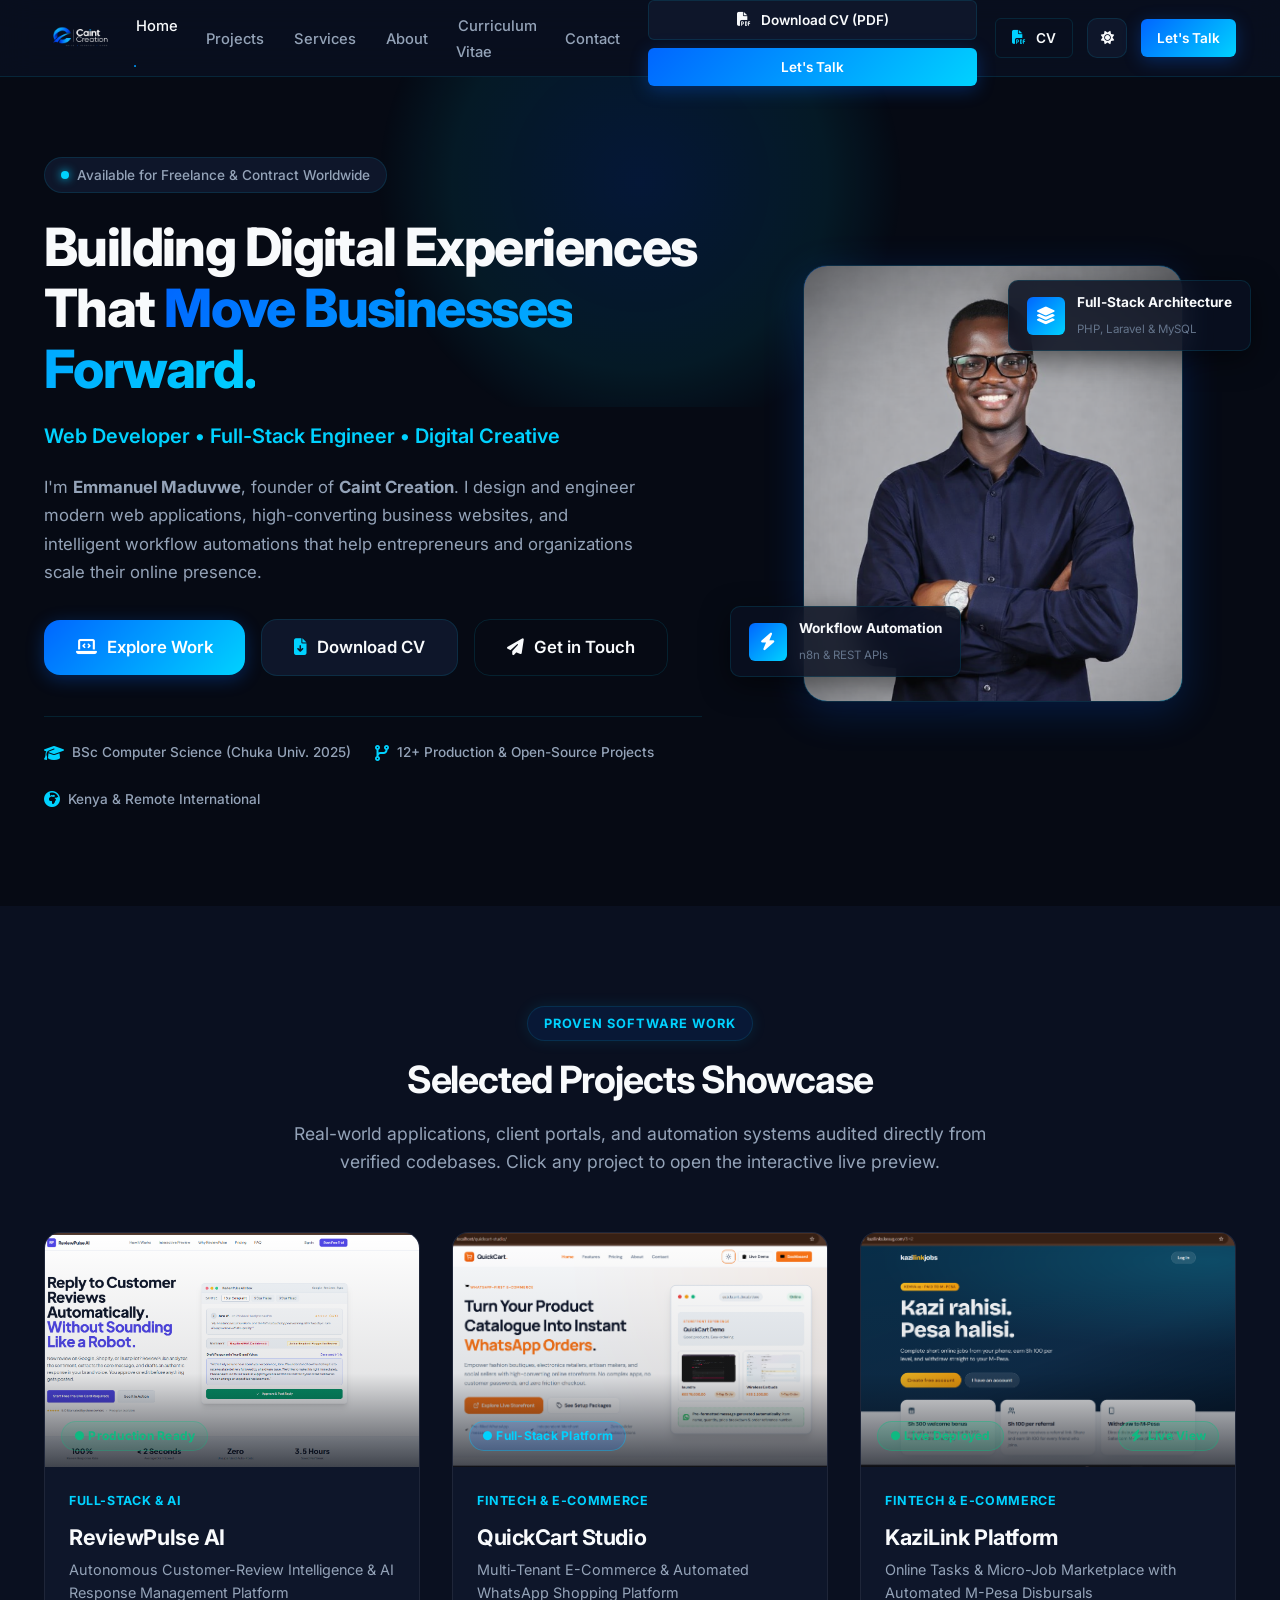
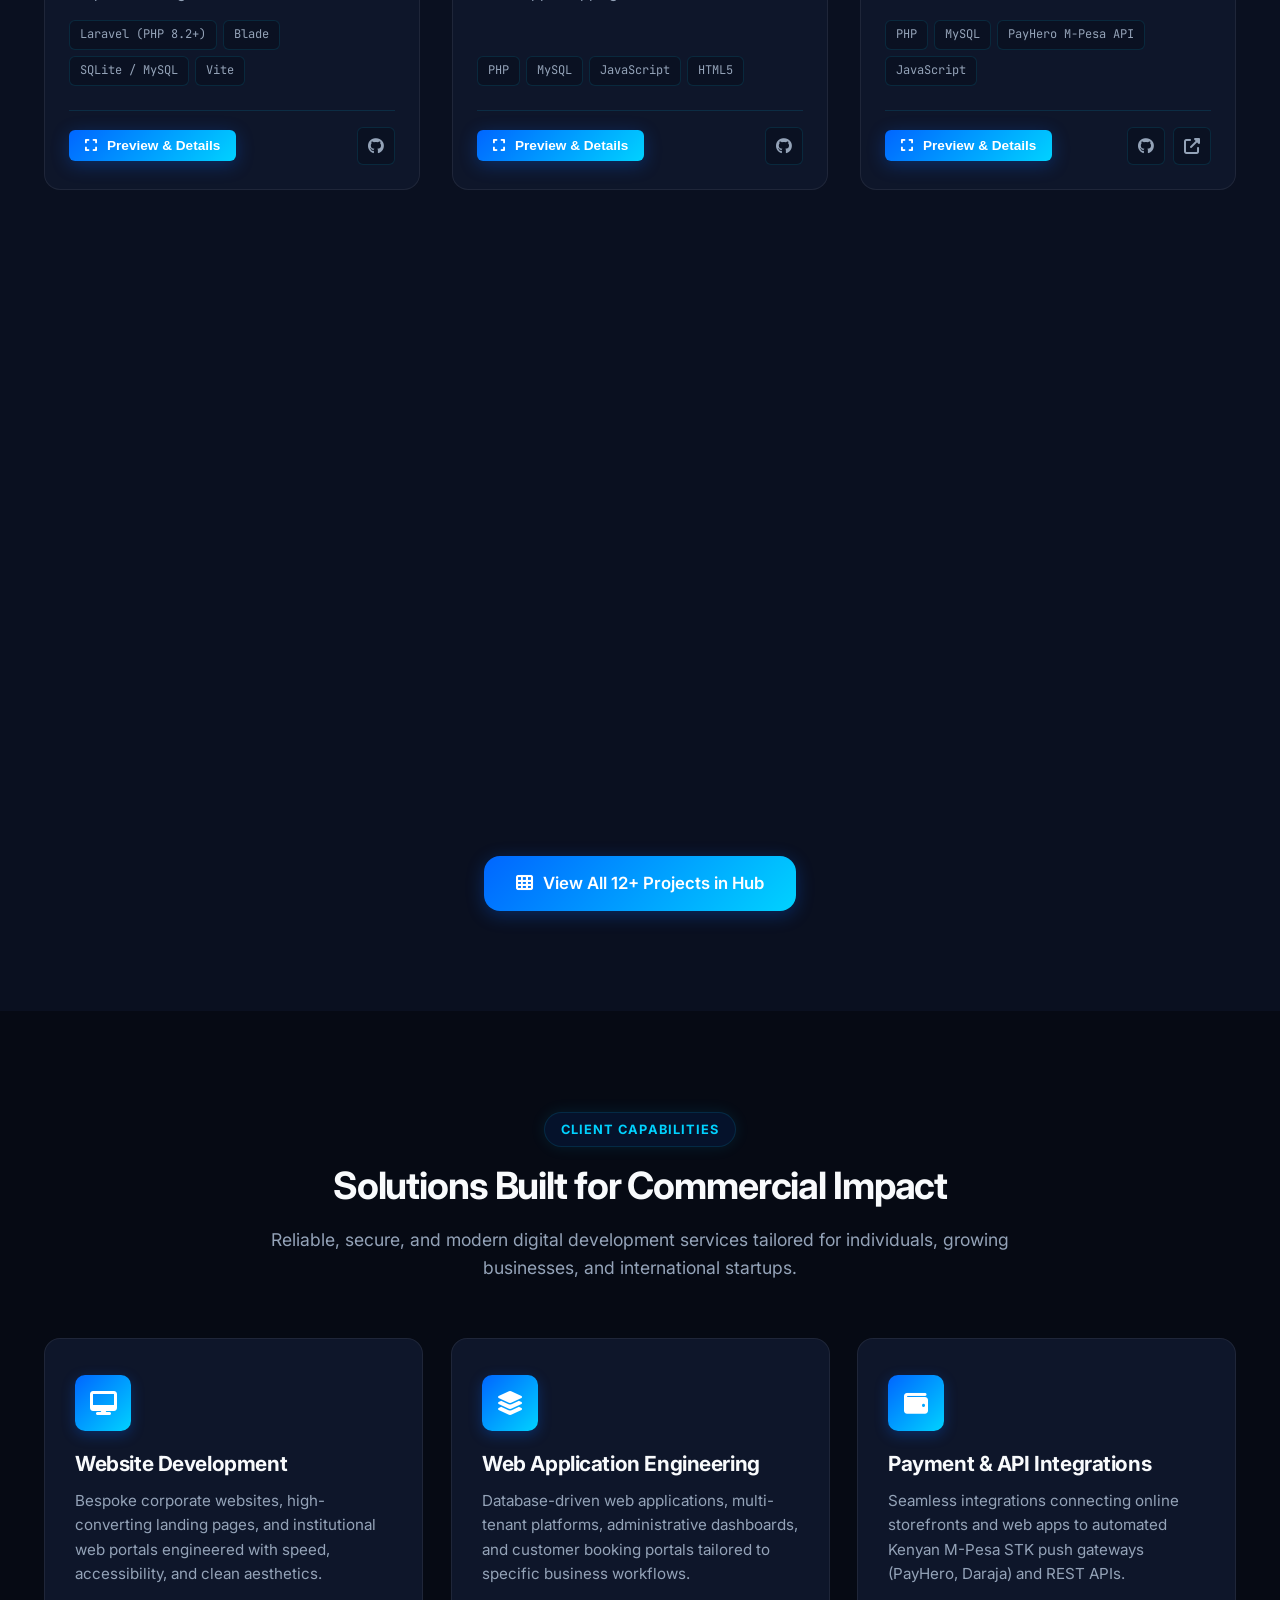
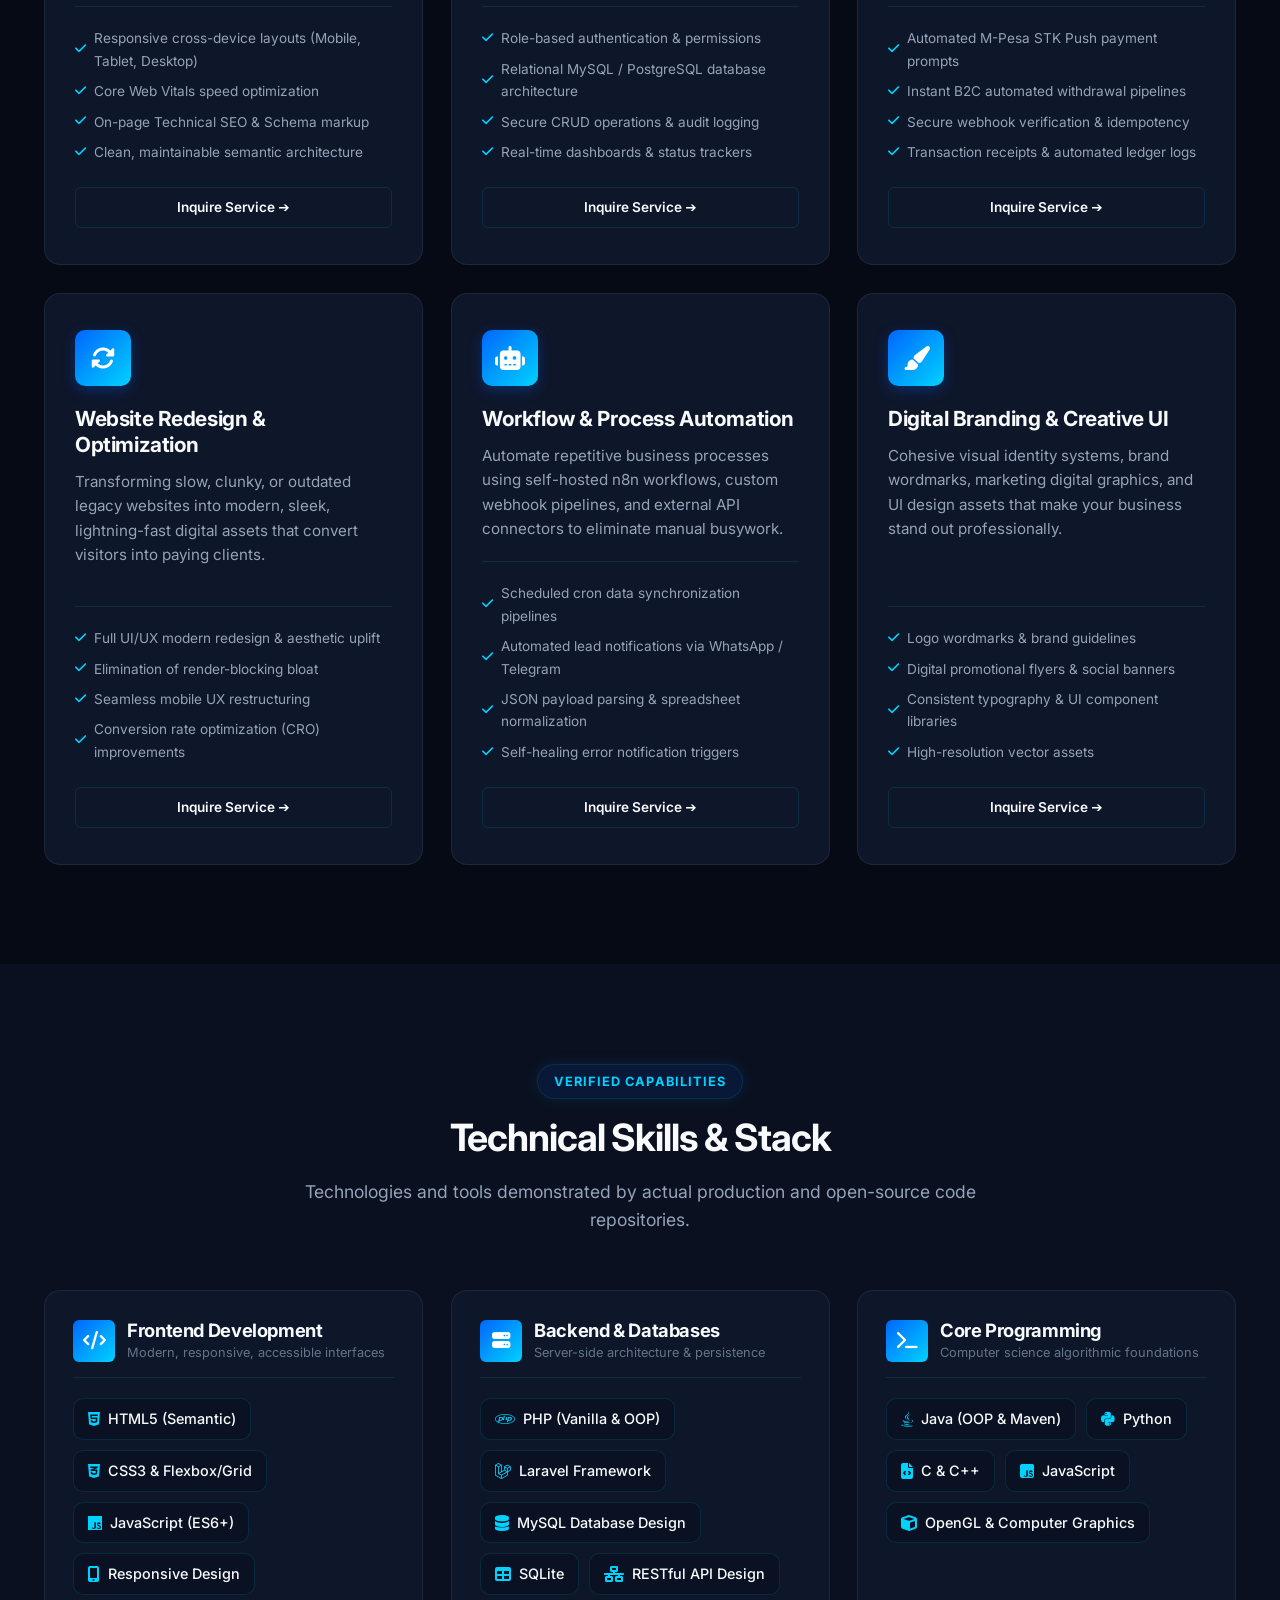
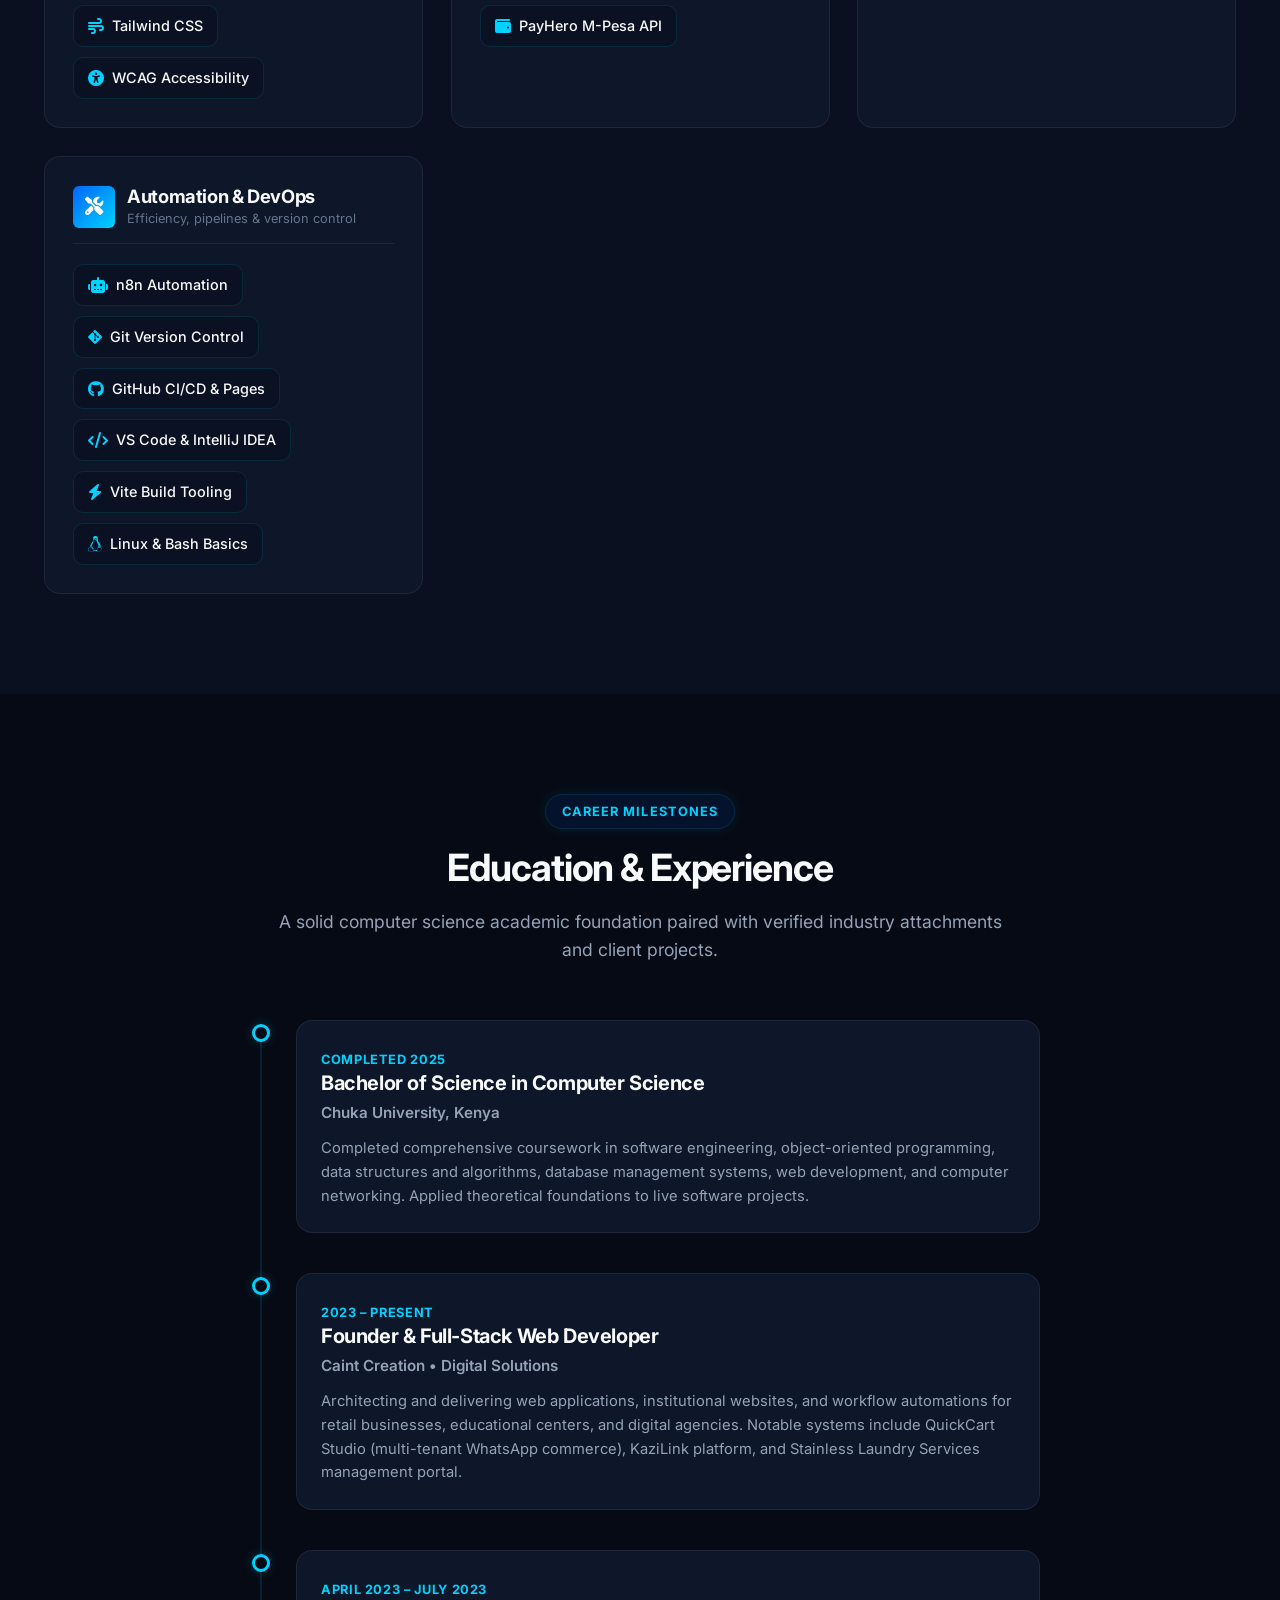
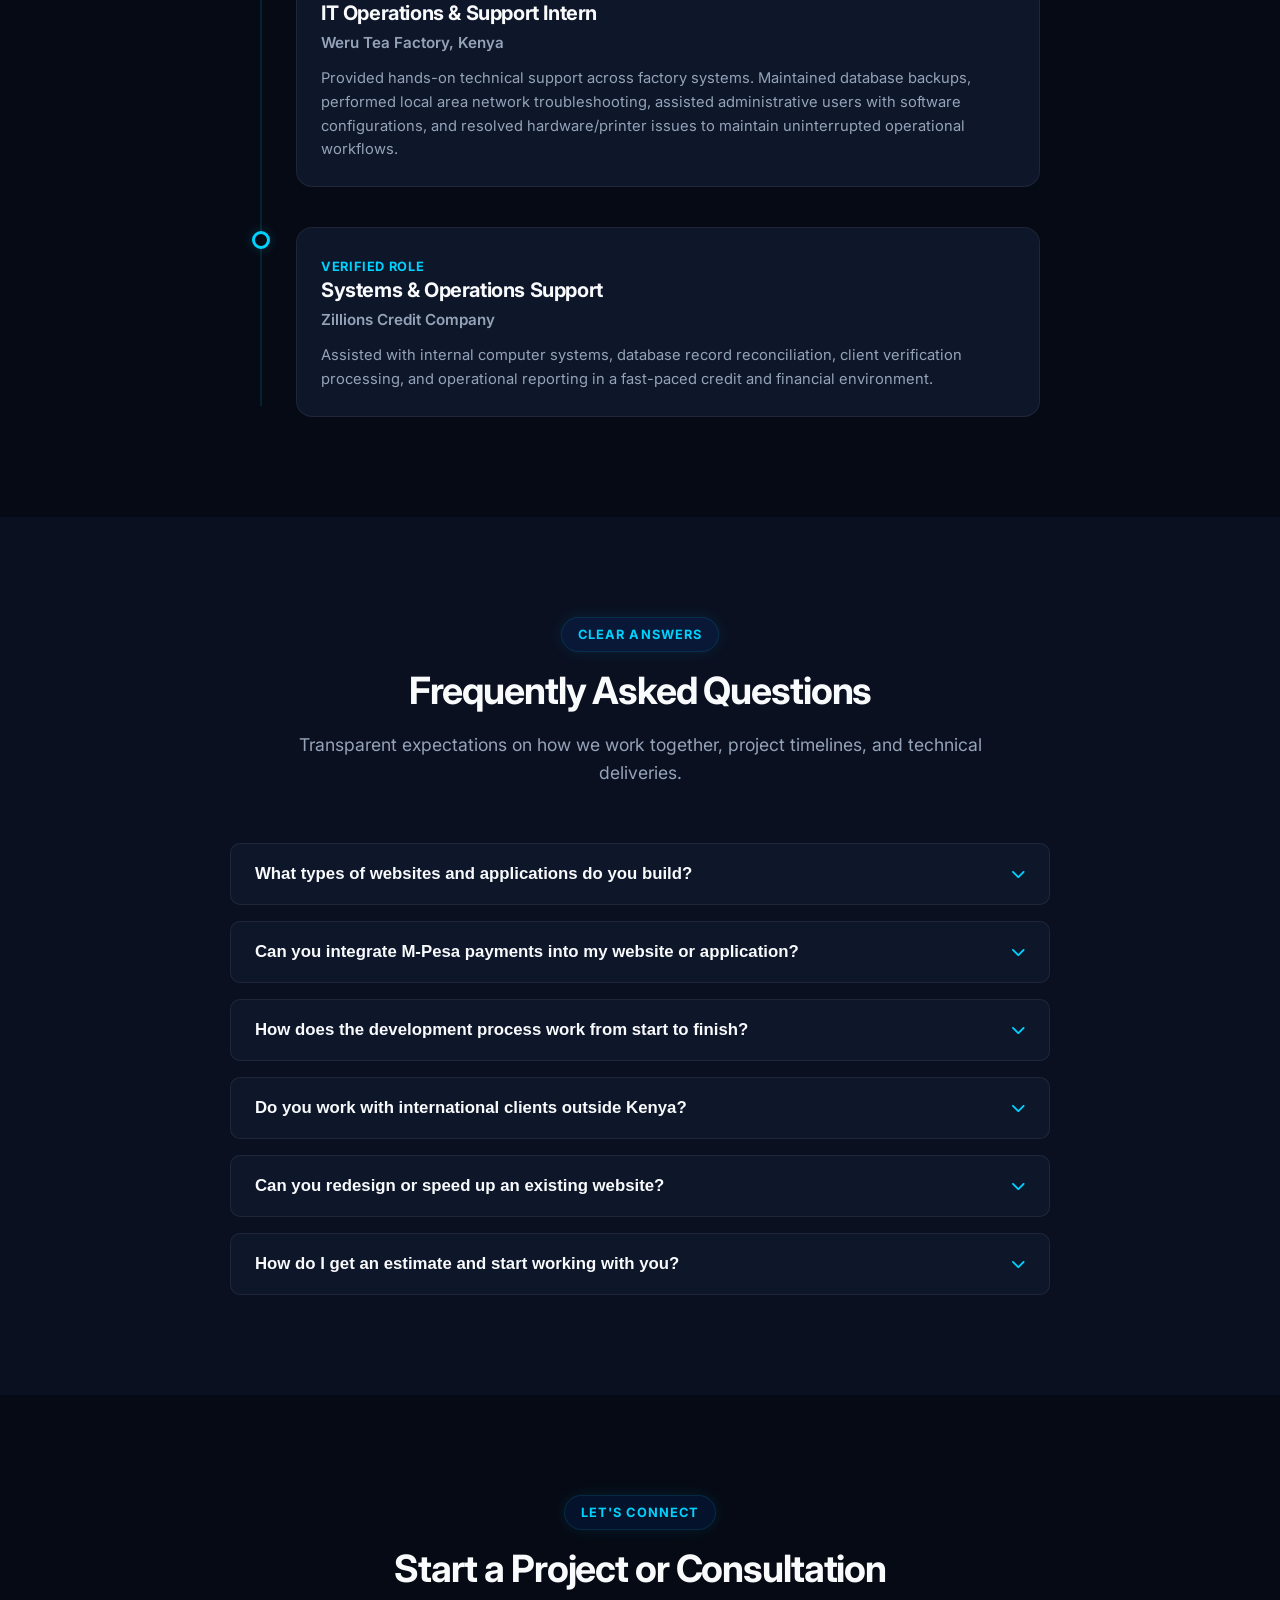
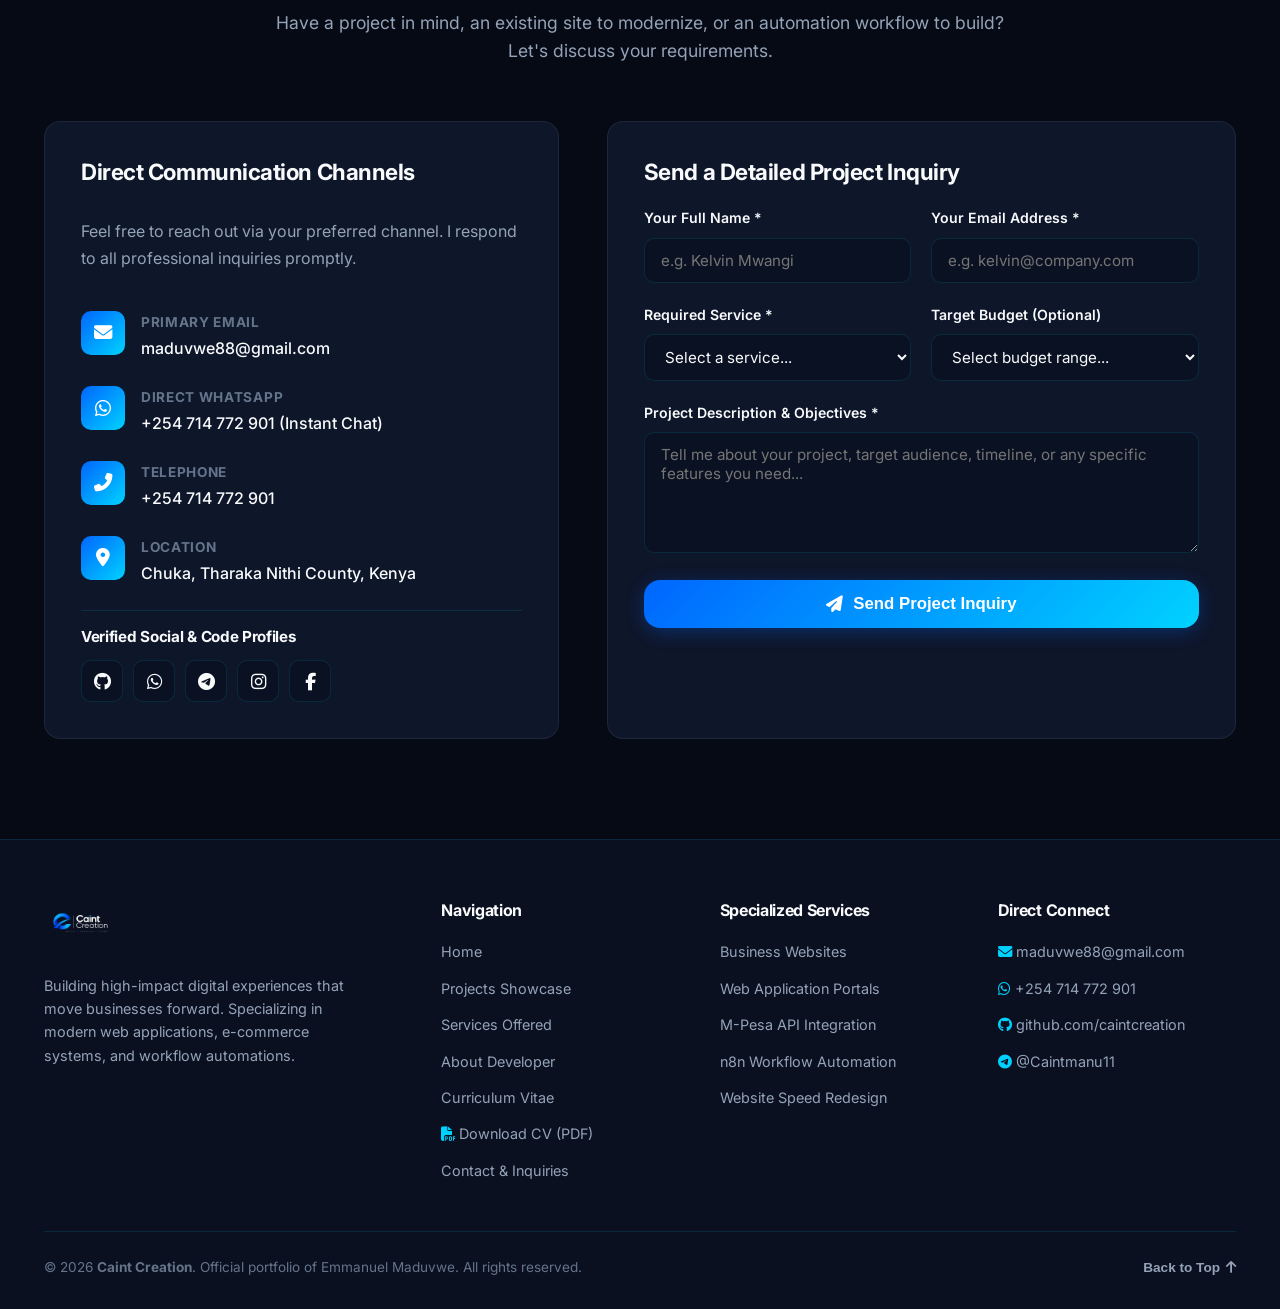
==== commit 12e0f25d: "Add cache-busting v=2.1 to ensure instant live asset loading" ====
--- a/index.html
+++ b/index.html
@@ -39,7 +39,7 @@
   <link rel="stylesheet" href="https://cdnjs.cloudflare.com/ajax/libs/font-awesome/6.5.1/css/all.min.css">
 
   <!-- Main Stylesheet with Official Brand Colors -->
-  <link rel="stylesheet" href="style.css">
+  <link rel="stylesheet" href="style.css?v=2.1">
 
   <!-- JSON-LD Structured Data for SEO -->
   <script type="application/ld+json">
@@ -870,7 +870,7 @@
   </footer>
 
   <!-- Scripts -->
-  <script src="projects-data.js"></script>
-  <script src="script.js"></script>
+  <script src="projects-data.js?v=2.1"></script>
+  <script src="script.js?v=2.1"></script>
 </body>
 </html>
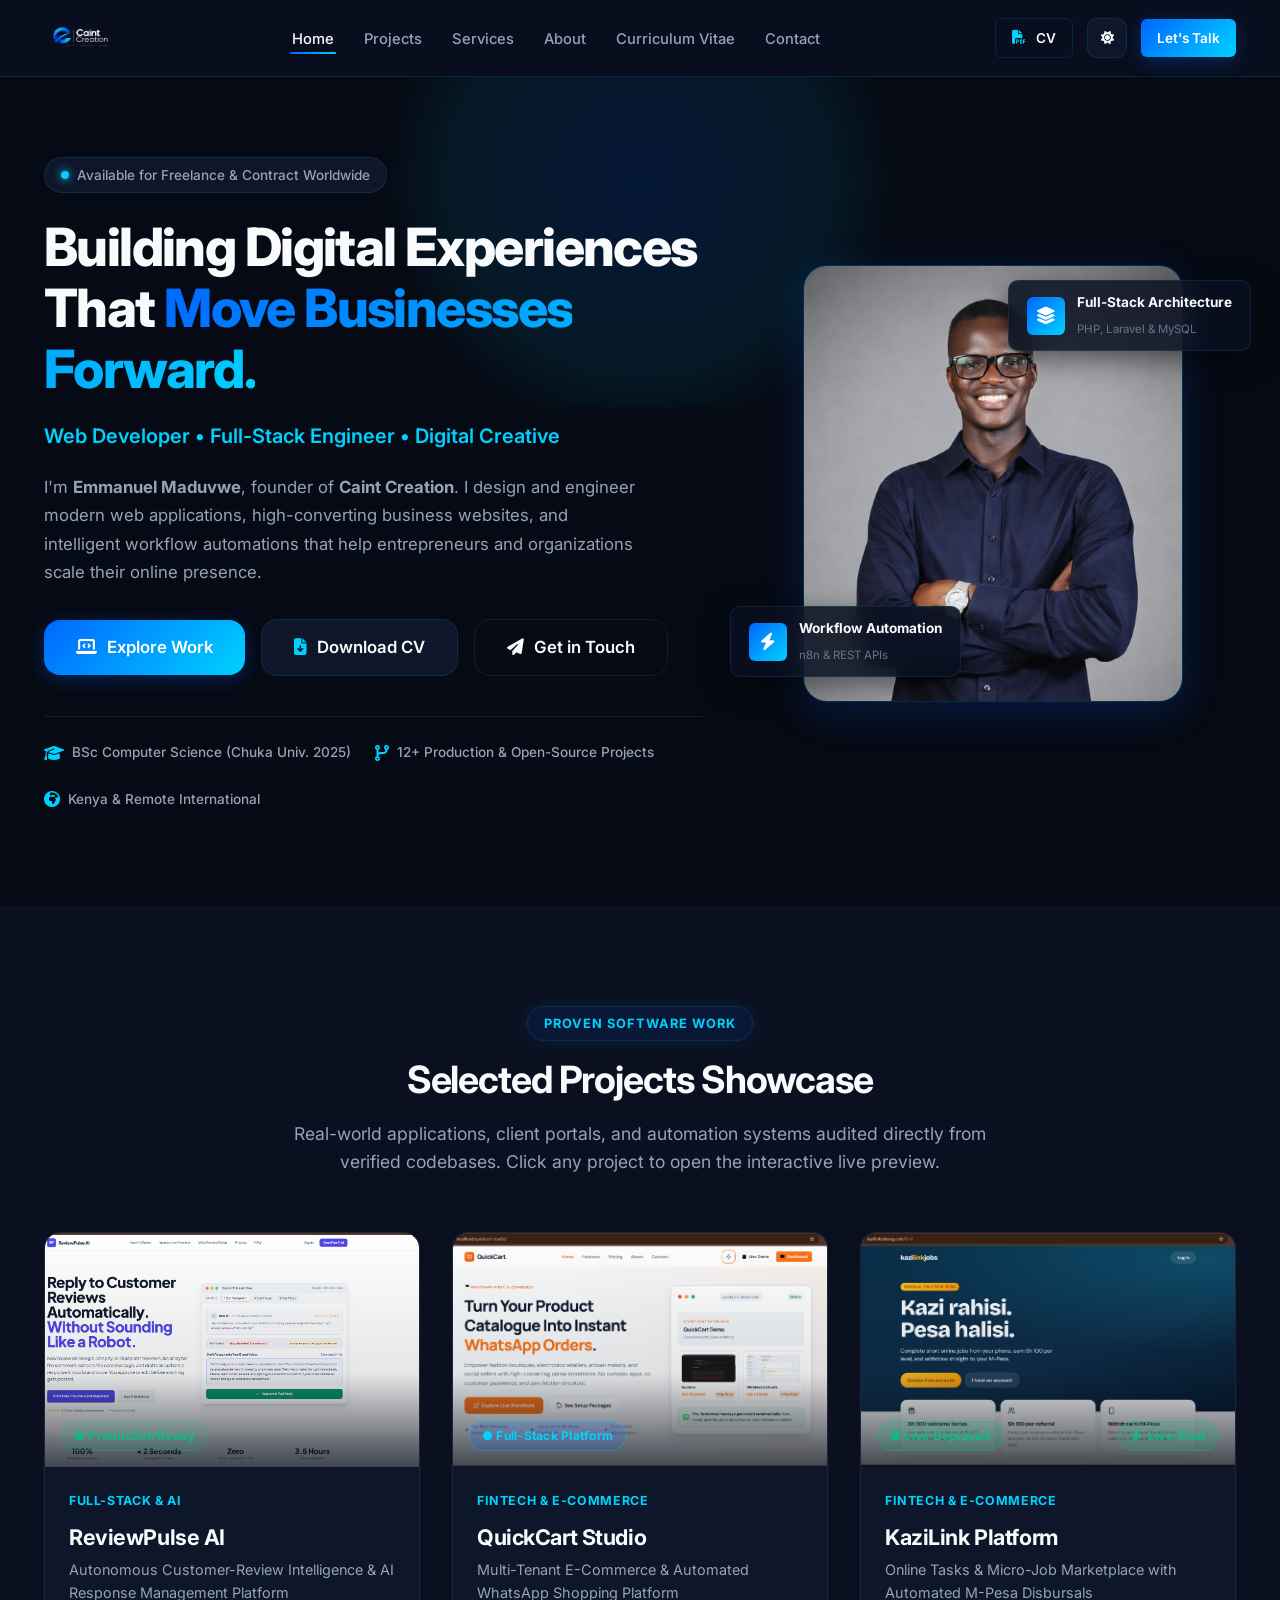
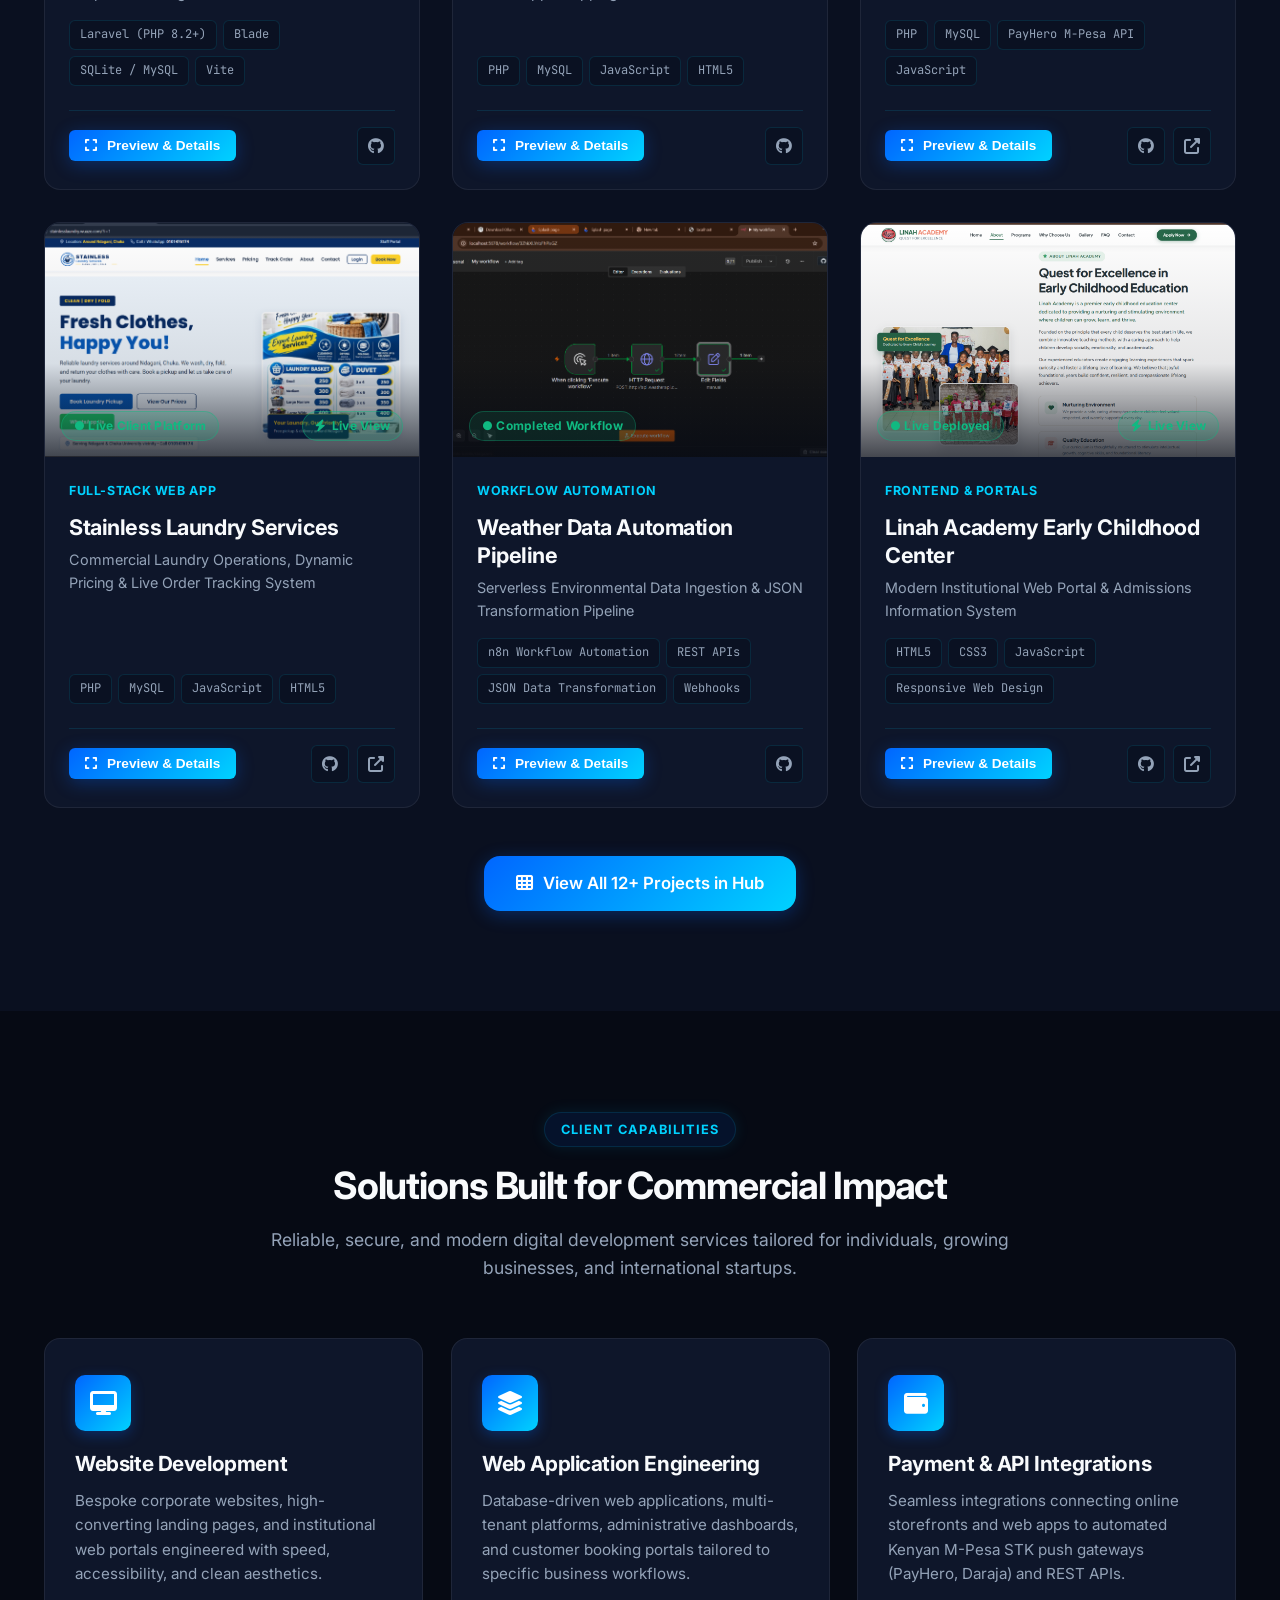
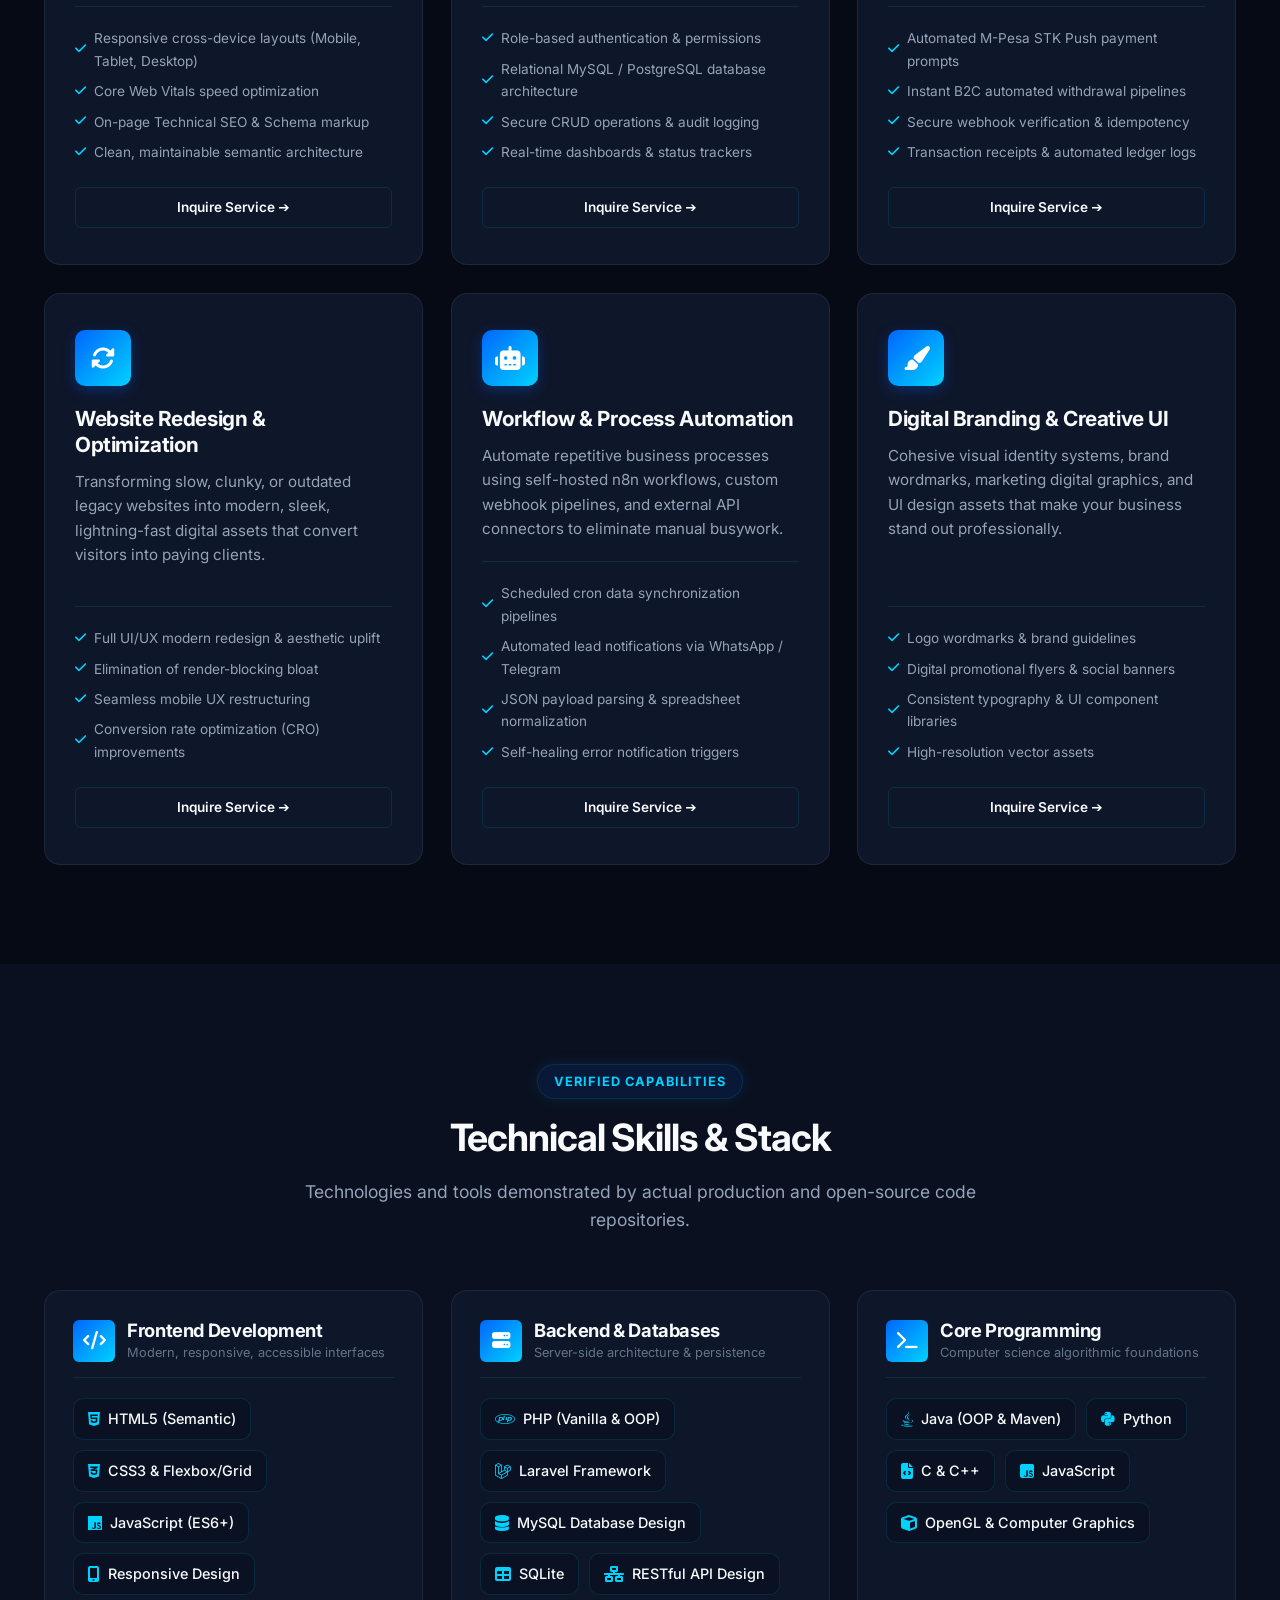
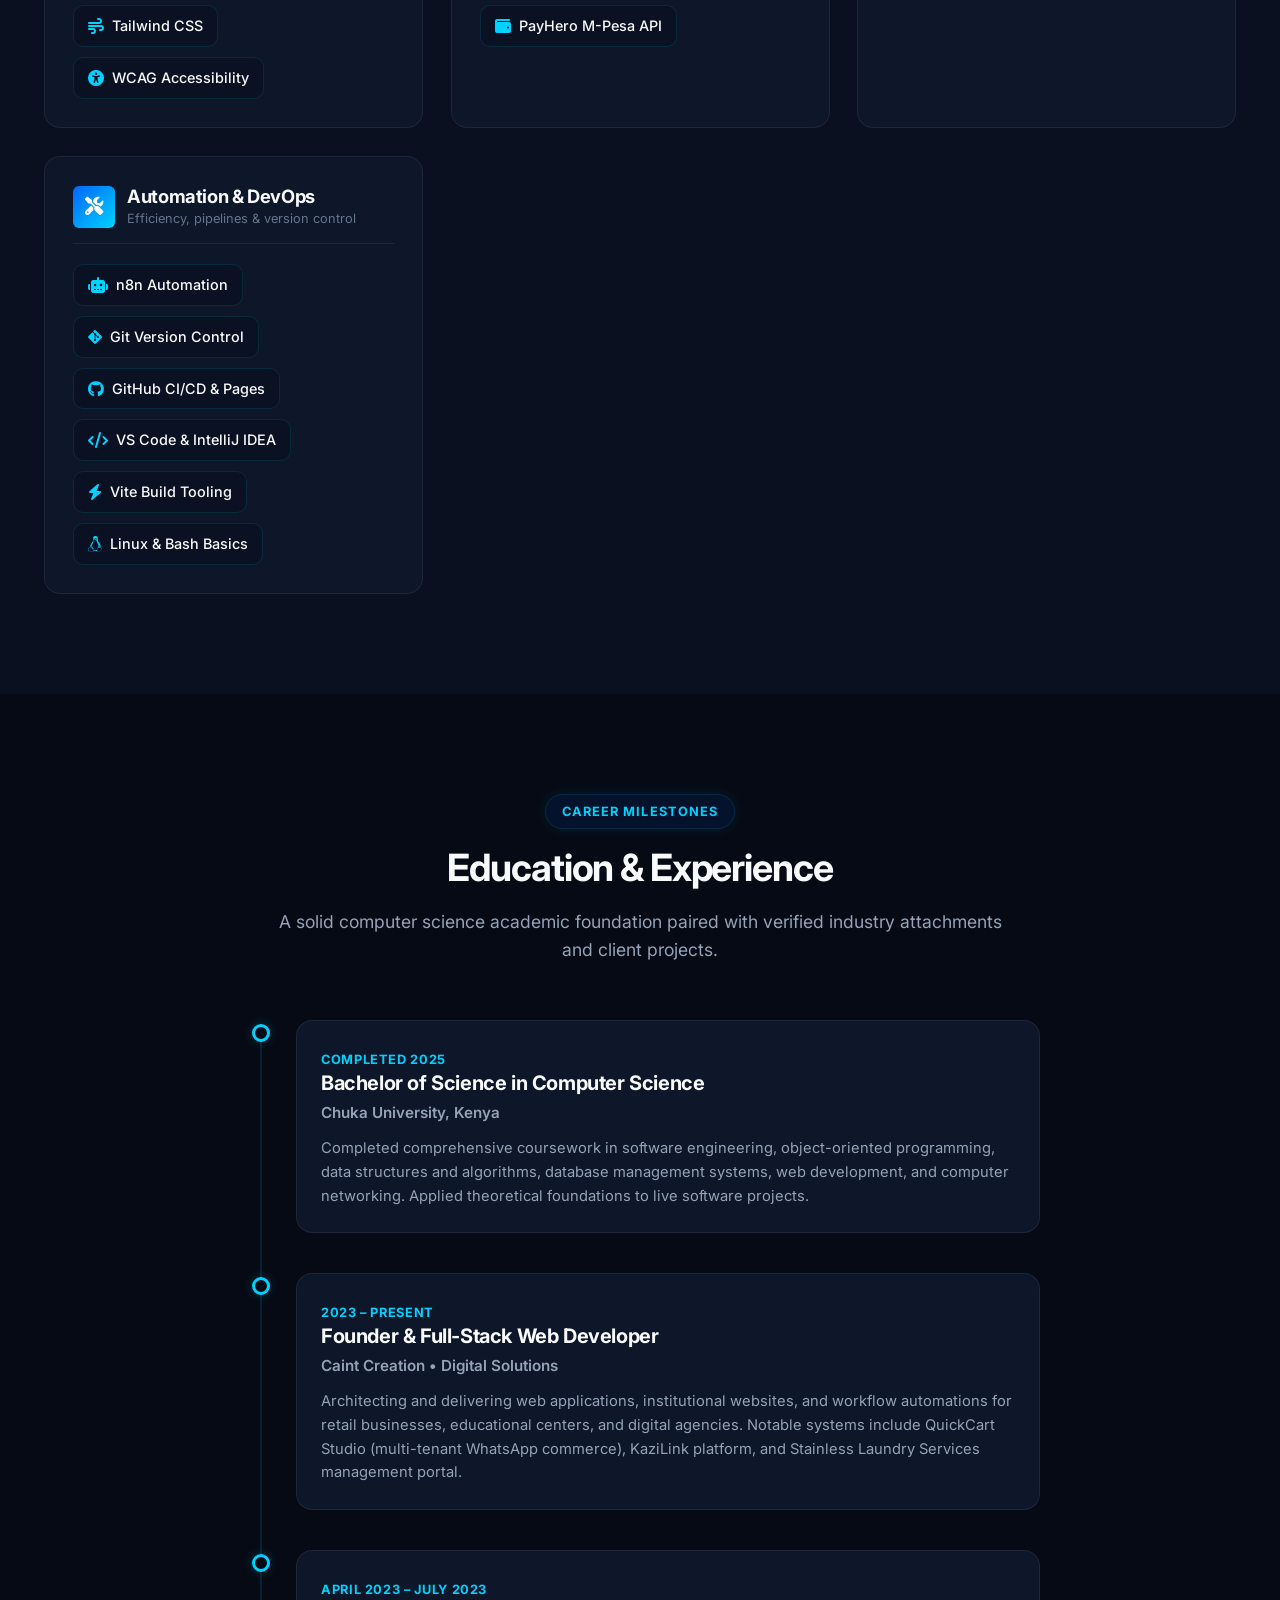
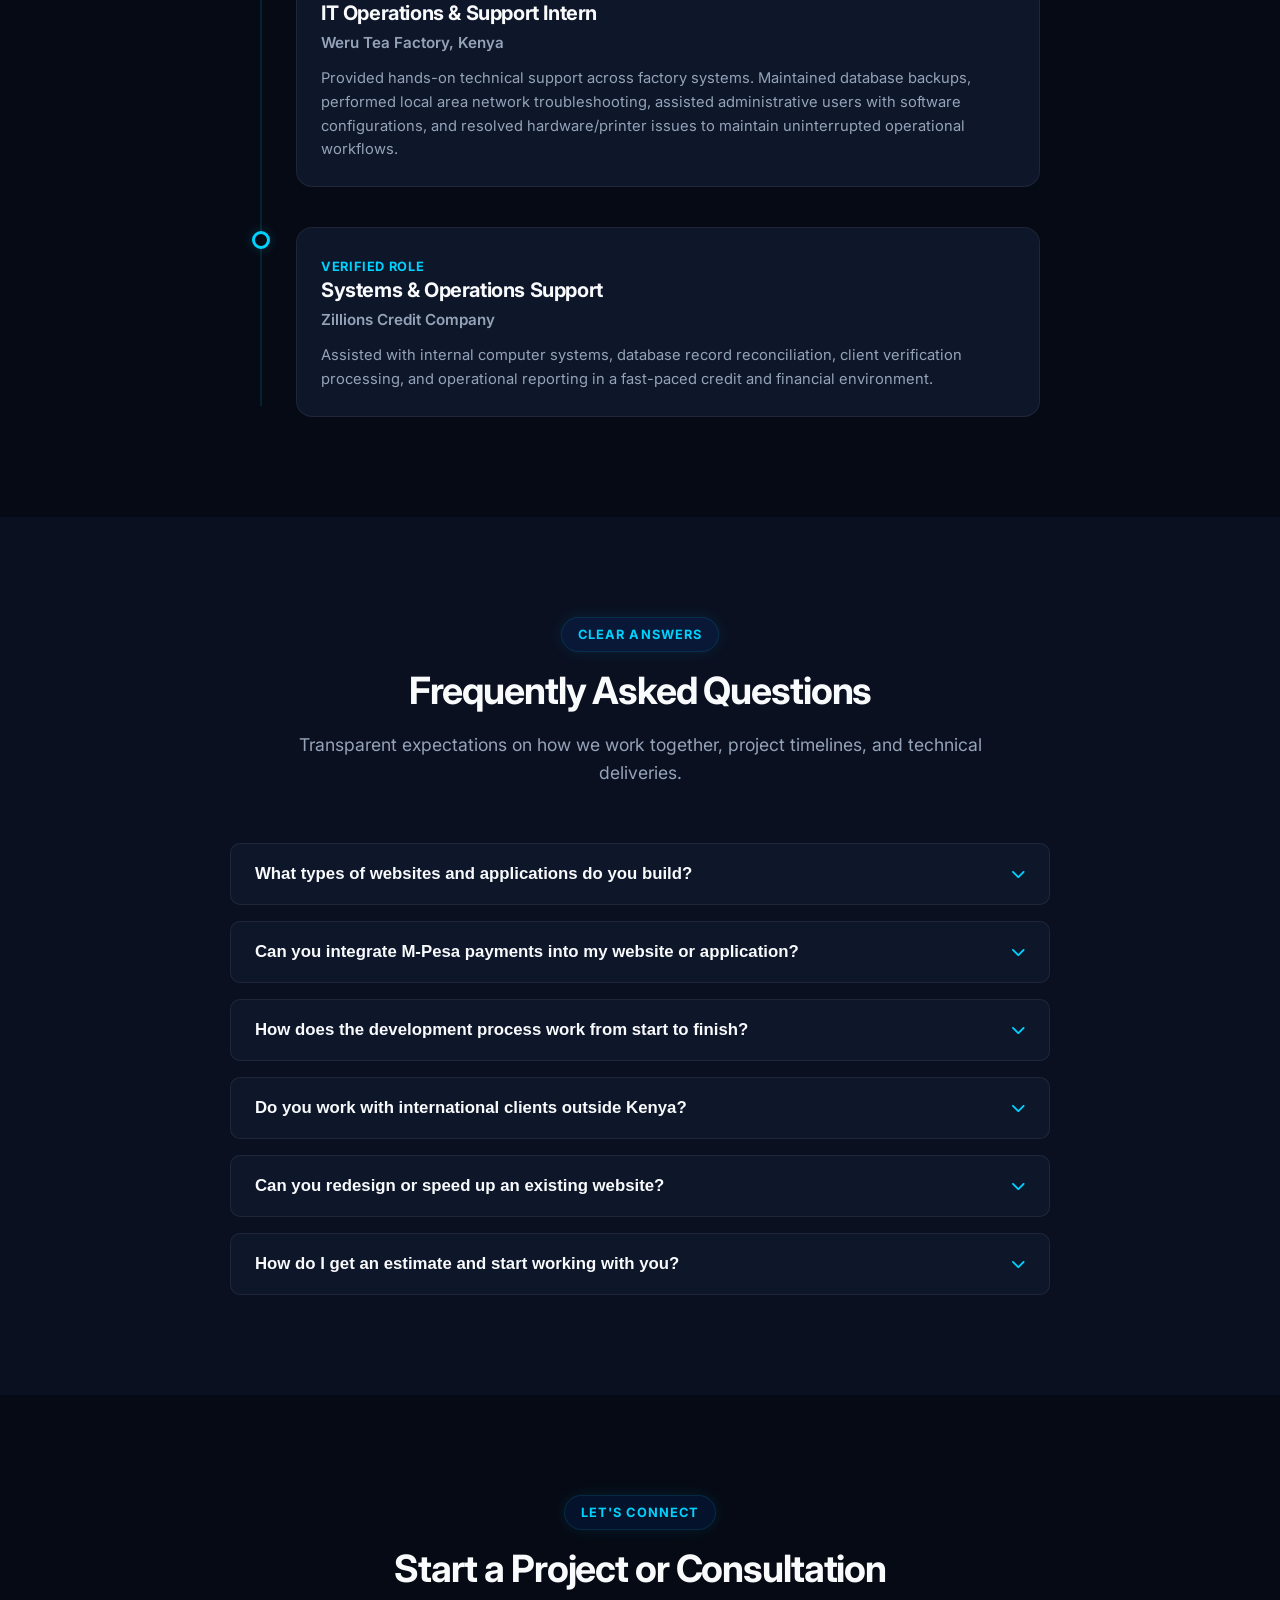
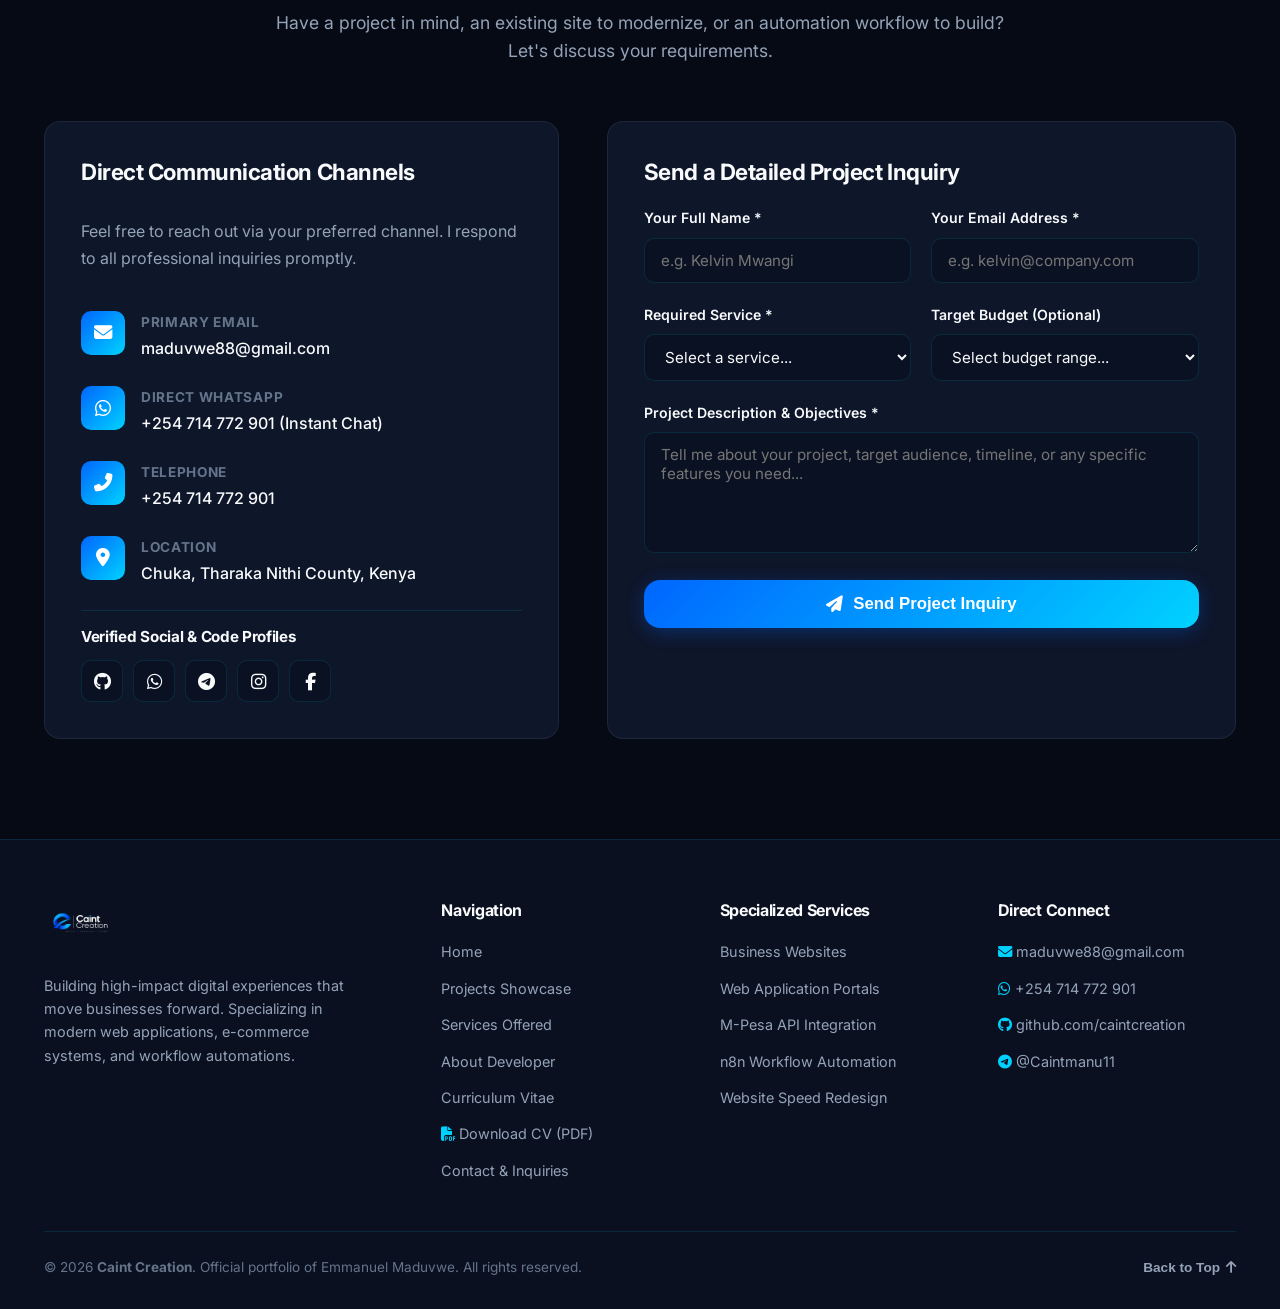
==== commit fda8502e: "Fix mobile responsiveness: isolate off-canvas drawer with CSS transform, clean mobile navbar, and el" ====
--- a/index.html
+++ b/index.html
@@ -39,7 +39,7 @@
   <link rel="stylesheet" href="https://cdnjs.cloudflare.com/ajax/libs/font-awesome/6.5.1/css/all.min.css">
 
   <!-- Main Stylesheet with Official Brand Colors -->
-  <link rel="stylesheet" href="style.css?v=2.1">
+  <link rel="stylesheet" href="style.css?v=2.2">
 
   <!-- JSON-LD Structured Data for SEO -->
   <script type="application/ld+json">
@@ -870,7 +870,7 @@
   </footer>
 
   <!-- Scripts -->
-  <script src="projects-data.js?v=2.1"></script>
-  <script src="script.js?v=2.1"></script>
+  <script src="projects-data.js?v=2.2"></script>
+  <script src="script.js?v=2.2"></script>
 </body>
 </html>
--- a/style.css
+++ b/style.css
@@ -117,6 +117,9 @@
   scroll-behavior: smooth;
   font-size: 16px;
   -webkit-text-size-adjust: 100%;
+  overflow-x: hidden;
+  width: 100%;
+  max-width: 100%;
 }
 
 body {
@@ -124,11 +127,22 @@
   color: var(--text-primary);
   line-height: 1.65;
   overflow-x: hidden;
+  width: 100%;
+  max-width: 100%;
   position: relative;
   transition: background-color var(--transition-normal), color var(--transition-normal);
   min-height: 100vh;
   display: flex;
   flex-direction: column;
+}
+
+/* Visibility utilities */
+.mobile-only {
+  display: none !important;
+}
+
+.desktop-only {
+  display: inline-flex !important;
 }
 
 main {
@@ -1820,6 +1834,7 @@
   .hero-container {
     grid-template-columns: 1fr;
     text-align: center;
+    gap: 40px;
   }
 
   .hero-content {
@@ -1845,61 +1860,317 @@
 
   .footer-top {
     grid-template-columns: 1fr 1fr;
-  }
-}
-
-@media (max-width: 768px) {
-  .section-padding {
-    padding-top: 64px;
-    padding-bottom: 64px;
-  }
-
-  .hero-title {
-    font-size: 2.3rem;
-  }
-
-  .section-title {
-    font-size: 1.85rem;
+    gap: 36px;
+  }
+
+  .services-grid {
+    grid-template-columns: repeat(auto-fill, minmax(300px, 1fr));
+  }
+
+  .skills-container {
+    grid-template-columns: repeat(auto-fit, minmax(300px, 1fr));
+  }
+}
+
+/* Tablet & Mobile Navigation Breakpoint */
+@media (max-width: 992px) {
+  .desktop-only {
+    display: none !important;
+  }
+
+  .mobile-only {
+    display: block !important;
   }
 
   .hamburger {
-    display: block;
+    display: flex;
+    align-items: center;
+    justify-content: center;
   }
 
   .nav-links {
     position: fixed;
     top: 0;
-    right: -100%;
-    width: 290px;
+    right: 0;
+    width: min(320px, 85vw);
     height: 100vh;
+    height: 100dvh;
     background: var(--bg-card);
     border-left: 1px solid var(--border-color);
     flex-direction: column;
     align-items: flex-start;
-    padding: 80px 30px;
+    padding: 72px 24px 30px;
+    gap: 16px;
+    transform: translateX(105%);
+    visibility: hidden;
+    pointer-events: none;
+    transition: transform var(--transition-normal), visibility var(--transition-normal);
+    z-index: 1001;
+    overflow-y: auto;
+    -webkit-overflow-scrolling: touch;
+    box-shadow: -15px 0 45px rgba(0, 0, 0, 0.75);
+  }
+
+  .nav-links.active {
+    transform: translateX(0);
+    visibility: visible;
+    pointer-events: auto;
+  }
+
+  .nav-links li {
+    width: 100%;
+  }
+
+  .nav-links .nav-link {
+    display: block;
+    width: 100%;
+    padding: 10px 14px;
+    font-size: 1.05rem;
+    border-radius: var(--radius-sm);
+  }
+
+  .nav-links .nav-link:hover,
+  .nav-links .nav-link.active {
+    background: rgba(0, 210, 255, 0.08);
+  }
+
+  .nav-actions {
+    gap: 10px;
+  }
+
+  .brand-logo-img {
+    height: 40px;
+    max-width: 160px;
+  }
+}
+
+/* Mobile Devices */
+@media (max-width: 768px) {
+  .container {
+    padding-left: 16px;
+    padding-right: 16px;
+  }
+
+  .section-padding {
+    padding-top: 56px;
+    padding-bottom: 56px;
+  }
+
+  .nav-container {
+    height: 64px;
+  }
+
+  .brand-logo-img {
+    height: 36px;
+    max-width: 140px;
+  }
+
+  .theme-toggle {
+    width: 36px;
+    height: 36px;
+  }
+
+  /* Hero Section Mobile */
+  .hero {
+    padding-top: 32px;
+    padding-bottom: 48px;
+  }
+
+  .hero-pill {
+    font-size: 0.78rem;
+    padding: 6px 12px;
+    margin-bottom: 16px;
+    max-width: 100%;
+  }
+
+  .hero-title {
+    font-size: clamp(1.95rem, 7.5vw, 2.45rem);
+    line-height: 1.2;
+    margin-bottom: 14px;
+    word-break: break-word;
+  }
+
+  .hero-subtitle {
+    font-size: 1.05rem;
+    margin-bottom: 14px;
+    line-height: 1.4;
+  }
+
+  .hero-description {
+    font-size: 0.95rem;
+    margin-bottom: 24px;
+    line-height: 1.6;
+  }
+
+  .hero-actions {
+    flex-direction: column;
+    width: 100%;
+    gap: 12px;
+    margin-bottom: 30px;
+  }
+
+  .hero-actions .btn {
+    width: 100%;
+    justify-content: center;
+  }
+
+  .hero-trust-bar {
+    flex-direction: column;
+    align-items: flex-start;
+    gap: 12px;
+    padding-top: 20px;
+  }
+
+  .trust-item {
+    font-size: 0.82rem;
+  }
+
+  /* Hero Portrait on Mobile */
+  .portrait-frame {
+    max-width: min(320px, 90vw);
+    aspect-ratio: 1 / 1.15;
+    margin: 0 auto;
+  }
+
+  .floating-badge {
+    padding: 8px 12px;
+    gap: 8px;
+  }
+
+  .floating-badge-top {
+    top: 10px;
+    right: 8px;
+  }
+
+  .floating-badge-bottom {
+    bottom: 10px;
+    left: 8px;
+  }
+
+  .floating-icon {
+    width: 32px;
+    height: 32px;
+    font-size: 0.95rem;
+  }
+
+  .floating-text strong {
+    font-size: 0.78rem;
+  }
+
+  .floating-text span {
+    font-size: 0.68rem;
+  }
+
+  /* Section Titles */
+  .section-header {
+    margin-bottom: 36px;
+  }
+
+  .section-eyebrow {
+    font-size: 0.78rem;
+  }
+
+  .section-title {
+    font-size: 1.75rem;
+  }
+
+  .section-subtitle {
+    font-size: 0.92rem;
+  }
+
+  /* Grids Mobile */
+  .projects-grid {
+    grid-template-columns: 1fr;
+    gap: 24px;
+  }
+
+  .project-body {
+    padding: 20px 16px;
+  }
+
+  .project-card-actions {
+    flex-direction: column;
+    align-items: stretch;
+    gap: 12px;
+  }
+
+  .project-card-actions .btn {
+    width: 100%;
+    justify-content: center;
+  }
+
+  .project-links {
+    justify-content: center;
+  }
+
+  /* Search & Filter Controls Mobile */
+  .search-filter-wrap {
+    flex-direction: column;
+    align-items: stretch;
+    gap: 16px;
+  }
+
+  .filter-bar {
+    justify-content: flex-start;
+    overflow-x: auto;
+    flex-wrap: nowrap;
+    padding-bottom: 8px;
+    -webkit-overflow-scrolling: touch;
+    width: 100%;
+    scrollbar-width: none;
+  }
+
+  .filter-bar::-webkit-scrollbar {
+    display: none;
+  }
+
+  .filter-btn {
+    white-space: nowrap;
+    flex-shrink: 0;
+    padding: 6px 14px;
+    font-size: 0.82rem;
+  }
+
+  .project-search-box {
+    max-width: 100%;
+    min-width: 100%;
+  }
+
+  .services-grid {
+    grid-template-columns: 1fr;
     gap: 20px;
-    transition: right var(--transition-normal);
-    z-index: 999;
-  }
-
-  .nav-links.active {
-    right: 0;
+  }
+
+  .service-card {
+    padding: 24px 18px;
+  }
+
+  .skills-container {
+    grid-template-columns: 1fr;
+    gap: 20px;
+  }
+
+  .skill-category-card {
+    padding: 22px 18px;
   }
 
   .contact-grid {
     grid-template-columns: 1fr;
+    gap: 32px;
+  }
+
+  .contact-card,
+  .contact-form-container {
+    padding: 24px 18px;
   }
 
   .form-row {
     grid-template-columns: 1fr;
   }
 
-  .projects-grid {
-    grid-template-columns: 1fr;
-  }
-
   .footer-top {
     grid-template-columns: 1fr;
+    gap: 28px;
   }
 
   .footer-bottom {
@@ -1908,12 +2179,94 @@
     text-align: center;
   }
 
+  /* Subpage Headers */
+  .page-header {
+    padding: 48px 0 28px;
+  }
+
+  .page-title {
+    font-size: 2rem;
+  }
+
+  .page-desc {
+    font-size: 0.95rem;
+  }
+
+  /* Modal Mobile Responsiveness */
+  .modal-container {
+    max-height: 94vh;
+    border-radius: var(--radius-lg);
+    margin: 8px;
+    width: calc(100% - 16px);
+  }
+
+  .modal-header {
+    padding: 14px 16px;
+    flex-wrap: wrap;
+    gap: 10px;
+  }
+
+  .modal-body {
+    padding: 16px 12px;
+  }
+
+  .viewport-switch-bar {
+    display: none;
+  }
+
   .modal-frame-stage {
-    min-height: 320px;
+    min-height: 240px;
+    border-radius: var(--radius-md);
+    border-top: 1px solid var(--border-color);
   }
 
   .modal-live-iframe {
-    height: 380px;
+    height: 340px;
+  }
+
+  .modal-mode-tabs {
+    flex-wrap: wrap;
+    gap: 6px;
+    width: 100%;
+  }
+
+  .modal-tab-btn {
+    flex: 1 1 auto;
+    justify-content: center;
+    padding: 6px 10px;
+    font-size: 0.78rem;
+  }
+}
+
+/* Very Small Mobile Screens (360px and under) */
+@media (max-width: 380px) {
+  .hero-title {
+    font-size: 1.85rem;
+  }
+
+  .hero-pill {
+    font-size: 0.72rem;
+  }
+
+  .brand-logo-img {
+    height: 32px;
+    max-width: 125px;
+  }
+
+  .portrait-frame {
+    max-width: 270px;
+  }
+
+  .floating-badge {
+    padding: 6px 10px;
+  }
+
+  .floating-text strong {
+    font-size: 0.72rem;
+  }
+
+  .floating-text span {
+    font-size: 0.62rem;
   }
 }
 
